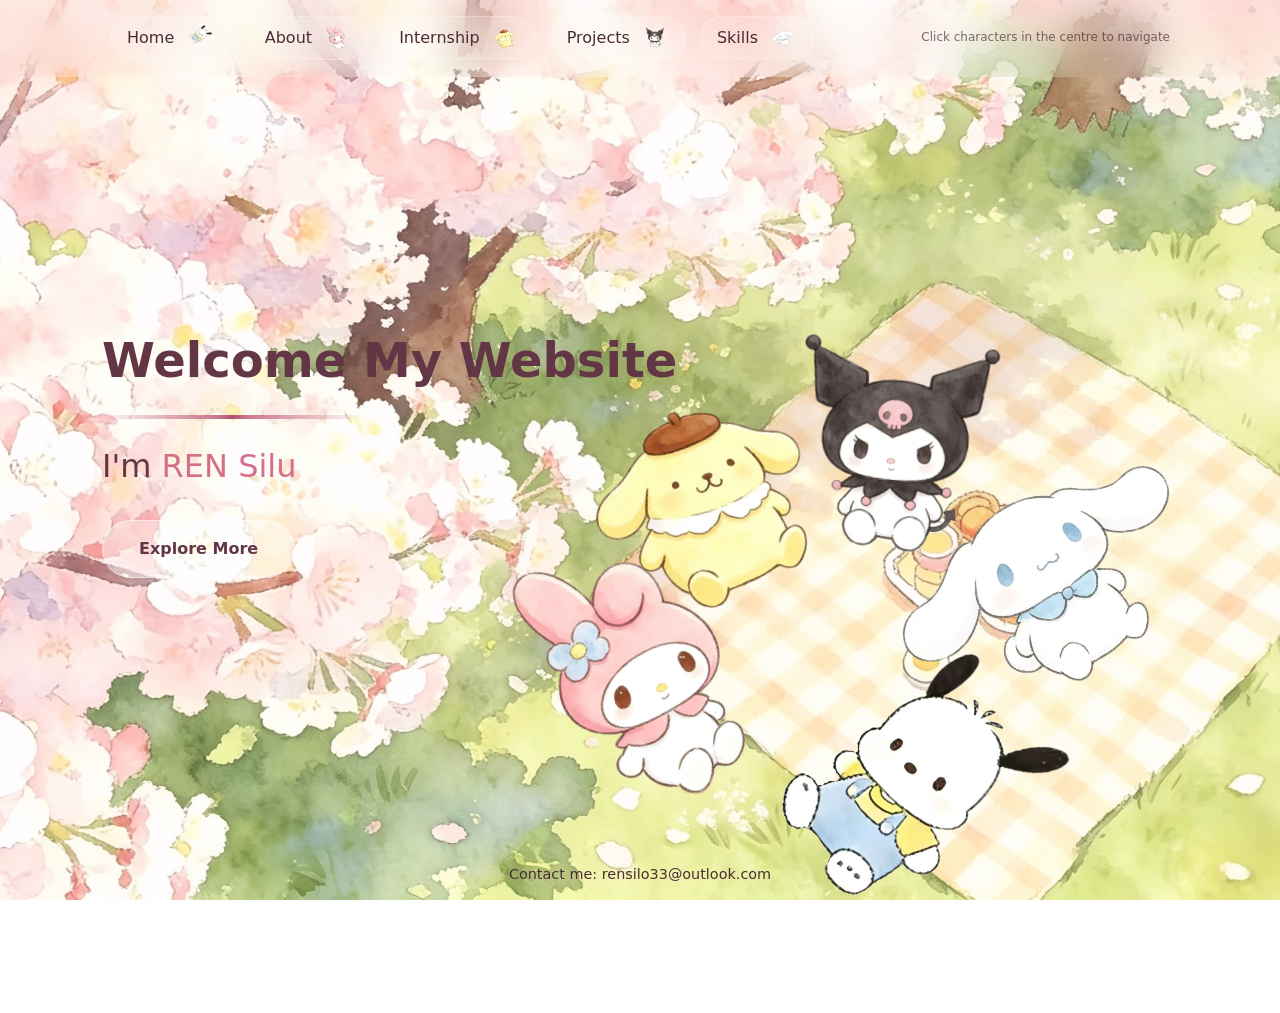
==== personal_website/home/index.html @ 6f242719 "Add files via upload" ====
<!DOCTYPE html>
<html lang="zh-HK">
<head>
    <meta charset="UTF-8">
    <meta name="viewport" content="width=device-width, initial-scale=1.0">
    <title>My Portfolio | COM1006 Assignment</title>
    <link rel="stylesheet" href="./home.css">
</head>
<body>
    <nav id="navbar">
        <div class="nav-container">
            <ul class="nav-links">
                <li>
                    <a href="../home/index.html" class="glass-nav-item">
                        Home
                        <img class="nav-char-icon" src="../images/char-home.png" alt="pochacco">
                    </a>
                </li>
                <li>
                    <a href="../about/about.html" class="glass-nav-item">
                        About
                        <img class="nav-char-icon" src="../images/char-about.png" alt="melody">
                    </a>
                </li>
                <li>
                    <a href="../internship/internship.html" class="glass-nav-item">
                        Internship
                        <img class="nav-char-icon" src="../images/char-internship.png" alt="pompompurin">
                    </a>
                </li>
                <li>
                    <a href="../projects/projects.html" class="glass-nav-item">
                        Projects
                        <img class="nav-char-icon" src="../images/char-projects.png" alt="cinnamoroll">
                    </a>
                </li>
                <li>
                    <a href="../skills/skills.html" class="glass-nav-item">
                        Skills
                        <img class="nav-char-icon" src="../images/char-skills.png" alt="kuromi">
                    </a>
                </li>
            </ul>
            <!-- Hint text on the right side of navbar -->
            <div class="nav-hint">Click characters in the centre to navigate</div>
            <div class="menu-btn" id="menuBtn">☰</div>
        </div>
    </nav>

    <section id="home" class="hero">
        <div class="hero-overlay"></div>

        <!-- Floating character PNG layer with hover lift effect -->
        <div class="character-float-wrap">
            <a href="../about/about.html" class="char-float" data-name="about">
                <img src="../images/char-about.png" alt="about">
            </a>
            <a href="../internship/internship.html" class="char-float" data-name="internship">
                <img src="../images/char-internship.png" alt="internship">
            </a>
            <a href="../projects/projects.html" class="char-float" data-name="projects">
                <img src="../images/char-projects.png" alt="projects">
            </a>
            <a href="../skills/skills.html" class="char-float" data-name="skills">
                <img src="../images/char-skills.png" alt="skills">
            </a>
            <a href="./index.html" class="char-float" data-name="home">
                <img src="../images/char-home.png" alt="home">
            </a>
        </div>

        <div class="hero-content">
            <div class="animate-item item-1 title-main">Welcome My Website</div>
            <div class="animate-item item-2 divider-line"></div>
            <div class="animate-item item-3">
                <p class="intro-text">I'm <span class="highlight">REN Silu</span></p>
            </div>
            <div class="animate-item item-4">
                <a href="../about/about.html" class="btn-explore">Explore More</a>
            </div>
        </div>
    </section>

    <footer>
        <p>Contact me: rensilo33@outlook.com</p>
    </footer>

    <script src="./home.js"></script>
</body>
</html>
---- personal_website/home/home.css ----
* {
    margin: 0;
    padding: 0;
    box-sizing: border-box;
    font-family: system-ui, -apple-system, BlinkMacSystemFont, "Segoe UI", sans-serif;
}

html {
    scroll-behavior: smooth;
}

body {
    line-height: 1.6;
    color: #443333;
    height:100vh;
    overflow:hidden;
}

/* ====================== Navbar｜Glassmorphism capsule style ====================== */
#navbar {
    position: fixed;
    width: 100%;
    z-index: 999;
    background: rgba(255, 255, 255, 0.04);
    backdrop-filter: blur(22px);
    -webkit-backdrop-filter: blur(22px);
    border-bottom: 1px solid rgba(255,255,255,0.08);
}

.nav-container {
    max-width: 1100px;
    margin: 0 auto;
    padding: 1rem 20px;
    display: flex;
    justify-content: space-between;
    align-items: center;
}

.logo {
    font-size: 1.3rem;
    font-weight: 600;
    color: #4b2c36;
}

.nav-links {
    display: flex;
    gap:14px;
    list-style: none;
}

.glass-nav-item{
    display: inline-block;
    padding:7px 16px;
    border-radius:999px;
    background:rgba(255,255,255,0.15);
    backdrop-filter: blur(12px);
    -webkit-backdrop-filter: blur(12px);
    border:1px solid rgba(255,255,255,0.25);
    color:#4b2c36;
    text-decoration: none;
    font-weight:500;
    transition: all 0.25s ease;
}

.glass-nav-item:hover{
    transform: scale(1.12);
    background:rgba(255,255,255,0.3);
    color:#b85c78;
}

.menu-btn {
    display: none;
    font-size: 1.8rem;
    cursor: pointer;
    color: #4b2c36;
}

/* ===================== Hero Section｜Left aligned text ===================== */
.hero {
    height: 100vh;
    width: 100%;
    background: url("../images/home-bg.png") center center / cover no-repeat;
    position: relative;
    display: flex;
    align-items: center;
    justify-content: flex-start;
    padding-left: 8vw;
}

.hero-overlay {
    position: absolute;
    inset: 0;
    background-color: rgba(255, 245, 248, 0.22);
}

.hero-content {
    position: relative;
    z-index: 10;
    text-align: left;
}

/* Pop bounce animation */
.animate-item{
    opacity: 0;
    transform: translateY(80px) scale(0.92);
}
.item-1{
    animation: popBounce 0.85s cubic-bezier(0.175, 0.885, 0.32, 1.275) forwards;
}
.item-2{
    animation: popBounce 0.85s cubic-bezier(0.175, 0.885, 0.32, 1.275) 0.22s forwards;
}
.item-3{
    animation: popBounce 0.85s cubic-bezier(0.175, 0.885, 0.32, 1.275) 0.44s forwards;
}
.item-4{
    animation: popBounce 0.85s cubic-bezier(0.175, 0.885, 0.32, 1.275) 0.66s forwards;
}

@keyframes popBounce {
    to{
        opacity:1;
        transform: translateY(0) scale(1);
    }
}

.title-main{
    font-size:3rem;
    font-weight:600;
    color:#633646;
}

.divider-line{
    width: 260px;
    height:4px;
    margin:16px 0 22px;
    background: linear-gradient(90deg, transparent, #c9748f 45%,#b04f6b 50%,#c9748f 55%, transparent);
    font-size:0 !important;
}

.intro-text{
    font-size:2rem;
    color:#633646;
}
.highlight{
    color:#d46e8c;
}

.btn-explore{
    display: inline-block;
    margin-top:28px;
    padding:15px 36px;
    border-radius:999px;
    background: rgba(255, 255, 255, 0.45);
    backdrop-filter: blur(8px);
    -webkit-backdrop-filter: blur(8px);
    border:1px solid rgba(255,255,255,0.45);
    color:#633646;
    text-decoration:none;
    font-weight:600;
    transition: all 0.25s ease;
}

.btn-explore:hover{
    transform: scale(1.08);
    background:rgba(255,255,255,0.38);
}

footer{
    position: fixed;
    bottom:0;
    width:100%;
    text-align:center;
    padding:14px;
    color:#4b2c36;
    font-size:0.9rem;
}

/* ========= Floating character PNG layer ========= */
.character-float-wrap{
    position: absolute;

    /* Position of the whole group for ~1500px window */
    right: 90px;
    bottom: -20px;

    /* Size ratio 5:4 */
    width: 800px;
    height: 640px;

    z-index: 5;
}

.char-float{
    position: absolute;
    display: block;
    cursor: pointer;
    transform-origin: center bottom;
    background: transparent;
    transition: transform 0.3s cubic-bezier(0.2,1.3,0.4,1),
                filter 0.3s ease;
}

/* Image scales with parent container */
.char-float img{
    width: 100%;
    height: auto;
    display: block;
    background: transparent;
}

/* Hover lift effect */
.char-float:hover{
    filter: drop-shadow(0 18px 26px rgba(176,79,107,0.35));
    z-index: 20;
}

/* ===== About (My Melody) ===== */
.char-float[data-name="about"]{
    width: 303px;
    left: 132px;
    top: 240px;
    transform: rotate(-11.5deg);
}
.char-float[data-name="about"]:hover{
    transform: translateY(-14px) scale(1.005) rotate(-11.5deg);
}

/* ===== Internship (Pompompurin) ===== */
.char-float[data-name="internship"]{
    width: 300px;
    left: 195px;
    top: 65.5px;
    transform: rotate(-10.5deg);
}
.char-float[data-name="internship"]:hover{
    transform: translateY(-14px) scale(1.005) rotate(-10.5deg);
}

/* ===== Projects (Cinnamoroll) ===== */
.char-float[data-name="projects"]{
    width: 303px;
    left: 345px;
    top: 18px;
    transform: rotate(3.8deg);
}
.char-float[data-name="projects"]:hover{
    transform: translateY(-14px) scale(1.005) rotate(3deg);
}

/* ===== Skills (Kuromi) ===== */
.char-float[data-name="skills"]{
    width: 370px;
    left: 525px;
    top: 110px;
    transform: rotate(-17deg);
}
.char-float[data-name="skills"]:hover{
    transform: translateY(-14px) scale(1.005) rotate(-17deg);
}

/* ===== Contact (Pochacco) ===== */
.char-float[data-name="home"]{
    width: 420px;
    left: 330px;
    top: 355px;
    transform: rotate(-1deg);
}
.char-float[data-name="home"]:hover{
    transform: translateY(-14px) scale(1.005) rotate(-1deg);
}

/* ========== Mobile responsive ========== */
@media(max-width:768px){
    .nav-links{
        position:absolute;
        top:100%;
        left:0;
        right:0;
        background:rgba(255, 255, 255, 0.10);
        backdrop-filter: blur(18px);
        -webkit-backdrop-filter: blur(18px);
        flex-direction:column;
        text-align:center;
        gap:12px;
        padding:18px 0;
        display:none;
    }
    .nav-links.active{
        display:flex;
    }
    .menu-btn{
        display:block;
    }
    .hero{
        justify-content:flex-start;
        padding-left:5vw;
    }
    .title-main{
        font-size:2rem;
    }
    .intro-text{
        font-size:1.4rem;
    }
    .divider-line{
        width:200px;
    }
    .character-float-wrap{
        right:3vw;
        bottom:17vw;
        width:54vw;
        height:44vw;
    }
    .char-float:hover{
        transform: translateY(-8px) scale(1.08) !important;
    }
}

/* ========= New: Navbar small character icons (decorative only, not clickable) ========= */
.nav-char-icon{
    height:28px;
    width:auto;
    margin-left:6px;
    vertical-align:middle;
    pointer-events:none; /* Image is decorative only, click passes through */
}
/* Hint text on right of navbar */
.nav-hint{
    color:#4b2c36;
    font-size:0.75rem;
    opacity:0.7;
    white-space:nowrap;
    margin-left:20px;
}

/* Mobile adaptation: hide hint text, shrink small nav icons */
@media(max-width:768px){
    .nav-hint{
        display:none;
    }
    .nav-char-icon{
        height:14px;
    }
}
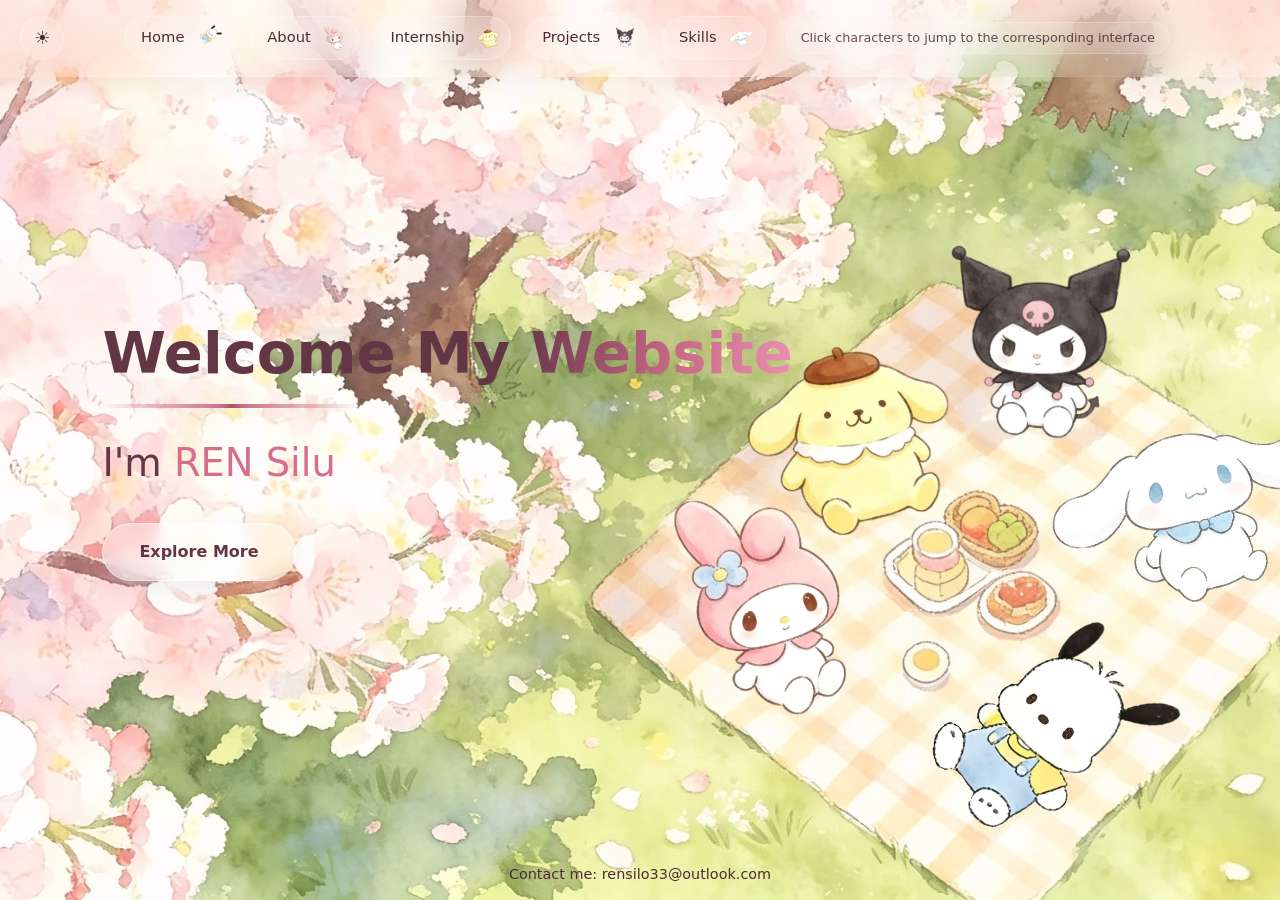
==== commit 2fdcaf3a: "Add files via upload" ====
--- a/personal_website/home/index.html
+++ b/personal_website/home/index.html
@@ -1,90 +1,106 @@
-<!DOCTYPE html>
-<html lang="zh-HK">
-<head>
-    <meta charset="UTF-8">
-    <meta name="viewport" content="width=device-width, initial-scale=1.0">
-    <title>My Portfolio | COM1006 Assignment</title>
-    <link rel="stylesheet" href="./home.css">
-</head>
-<body>
-    <nav id="navbar">
-        <div class="nav-container">
-            <ul class="nav-links">
-                <li>
-                    <a href="../home/index.html" class="glass-nav-item">
-                        Home
-                        <img class="nav-char-icon" src="../images/char-home.png" alt="pochacco">
-                    </a>
-                </li>
-                <li>
-                    <a href="../about/about.html" class="glass-nav-item">
-                        About
-                        <img class="nav-char-icon" src="../images/char-about.png" alt="melody">
-                    </a>
-                </li>
-                <li>
-                    <a href="../internship/internship.html" class="glass-nav-item">
-                        Internship
-                        <img class="nav-char-icon" src="../images/char-internship.png" alt="pompompurin">
-                    </a>
-                </li>
-                <li>
-                    <a href="../projects/projects.html" class="glass-nav-item">
-                        Projects
-                        <img class="nav-char-icon" src="../images/char-projects.png" alt="cinnamoroll">
-                    </a>
-                </li>
-                <li>
-                    <a href="../skills/skills.html" class="glass-nav-item">
-                        Skills
-                        <img class="nav-char-icon" src="../images/char-skills.png" alt="kuromi">
-                    </a>
-                </li>
-            </ul>
-            <!-- Hint text on the right side of navbar -->
-            <div class="nav-hint">Click characters in the centre to navigate</div>
-            <div class="menu-btn" id="menuBtn">☰</div>
-        </div>
-    </nav>
-
-    <section id="home" class="hero">
-        <div class="hero-overlay"></div>
-
-        <!-- Floating character PNG layer with hover lift effect -->
-        <div class="character-float-wrap">
-            <a href="../about/about.html" class="char-float" data-name="about">
-                <img src="../images/char-about.png" alt="about">
-            </a>
-            <a href="../internship/internship.html" class="char-float" data-name="internship">
-                <img src="../images/char-internship.png" alt="internship">
-            </a>
-            <a href="../projects/projects.html" class="char-float" data-name="projects">
-                <img src="../images/char-projects.png" alt="projects">
-            </a>
-            <a href="../skills/skills.html" class="char-float" data-name="skills">
-                <img src="../images/char-skills.png" alt="skills">
-            </a>
-            <a href="./index.html" class="char-float" data-name="home">
-                <img src="../images/char-home.png" alt="home">
-            </a>
-        </div>
-
-        <div class="hero-content">
-            <div class="animate-item item-1 title-main">Welcome My Website</div>
-            <div class="animate-item item-2 divider-line"></div>
-            <div class="animate-item item-3">
-                <p class="intro-text">I'm <span class="highlight">REN Silu</span></p>
-            </div>
-            <div class="animate-item item-4">
-                <a href="../about/about.html" class="btn-explore">Explore More</a>
-            </div>
-        </div>
-    </section>
-
-    <footer>
-        <p>Contact me: rensilo33@outlook.com</p>
-    </footer>
-
-    <script src="./home.js"></script>
-</body>
-</html>
+<!DOCTYPE html>
+<html lang="zh-HK">
+<head>
+    <meta charset="UTF-8">
+    <meta name="viewport" content="width=device-width, initial-scale=1.0">
+    <title>My Portfolio | COM1006 Assignment</title>
+    <link rel="stylesheet" href="../common.css?v=gradient-titles-1">
+    <link rel="stylesheet" href="./home.css?v=welcome-effects-scale-22">
+</head>
+<body>
+    <div class="night-world"></div>
+    <div class="night-stars"></div>
+    <div class="night-moon"></div>
+
+    <nav id="navbar">
+        <div class="nav-container">
+            <ul class="nav-links">
+                <!-- Day / Night -->
+                <li class="theme-switch-item">
+                    <button class="day-night-toggle" id="dayNightToggle" aria-label="Toggle day and night">
+                        <span class="sun-icon">☀</span>
+                        <span class="moon-icon">☾</span>
+                    </button>
+                </li>
+                <li>
+                    <a href="../home/index.html" class="glass-nav-item">
+                        Home
+                        <img class="nav-char-icon" src="../images/char-home.png" alt="pochacco">
+                    </a>
+                </li>
+                <li>
+                    <a href="../about/about.html" class="glass-nav-item">
+                        About
+                        <img class="nav-char-icon" src="../images/char-about.png" alt="melody">
+                    </a>
+                </li>
+                <li>
+                    <a href="../internship/internship.html" class="glass-nav-item">
+                        Internship
+                        <img class="nav-char-icon" src="../images/char-internship.png" alt="pompompurin">
+                    </a>
+                </li>
+                <li>
+                    <a href="../projects/projects.html" class="glass-nav-item">
+                        Projects
+                        <img class="nav-char-icon" src="../images/char-projects.png" alt="cinnamoroll">
+                    </a>
+                </li>
+                <li>
+                    <a href="../skills/skills.html" class="glass-nav-item">
+                        Skills
+                        <img class="nav-char-icon" src="../images/char-skills.png" alt="kuromi">
+                    </a>
+                </li>
+            </ul>
+            <div class="menu-btn" id="menuBtn">☰</div>
+            <p class="welcome-hint">Click characters to jump to the corresponding interface</p>
+        </div>
+    </nav>
+
+    <section id="home" class="hero">
+        <div class="hero-overlay"></div>
+        <div class="petals-container"></div>
+         <div class="cursor-glow"></div>
+        <div class="floating-ribbons" aria-hidden="true"></div>
+        <div class="floating-bubbles" aria-hidden="true"></div>
+        <div class="sparkles" aria-hidden="true"></div>
+
+        <!-- Floating character PNG layer with hover lift effect -->
+        <div class="character-float-wrap">
+            <a href="../about/about.html" class="char-float" data-name="about">
+                <img src="../images/char-about-rug.png" alt="about">
+            </a>
+            <a href="../internship/internship.html" class="char-float" data-name="internship">
+                <img src="../images/char-internship-rug.png" alt="internship">
+            </a>
+            <a href="../projects/projects.html" class="char-float" data-name="projects">
+                <img src="../images/char-projects-rug.png" alt="projects">
+            </a>
+            <a href="../skills/skills.html" class="char-float" data-name="skills">
+                <img src="../images/char-skills-rug.png" alt="skills">
+            </a>
+            <a href="./index.html" class="char-float" data-name="home">
+                <img src="../images/char-home-rug.png" alt="home">
+            </a>
+        </div>
+
+        <div class="hero-content">
+            <div class="animate-item item-1 title-main"><span class="title-heading">Welcome My</span> <span class="title-gradient-accent">Website</span></div>
+            <div class="animate-item item-2 divider-line"></div>
+            <div class="animate-item item-3">
+                <p class="intro-text">I'm <span class="highlight">REN Silu</span></p>
+            </div>
+            <div class="animate-item item-4">
+                <a href="../about/about.html" class="btn-explore">Explore More</a>
+            </div>
+        </div>
+    </section>
+
+    <footer>
+        <p>Contact me: rensilo33@outlook.com</p>
+    </footer>
+
+    <script src="./home.js"></script>
+</body>
+</html>
--- a/personal_website/common.css
+++ b/personal_website/common.css
@@ -0,0 +1,417 @@
+/* Shared layout polish across the portfolio pages. */
+:root {
+    --ink: #4b2c36;
+    --ink-soft: #704e5b;
+    --rose: #b85c78;
+    --glass: rgba(255, 255, 255, .68);
+    --glass-border: rgba(255, 255, 255, .72);
+    --shadow: 0 18px 48px rgba(92, 48, 64, .12);
+}
+
+*, *::before, *::after { box-sizing: border-box; }
+html { scroll-behavior: smooth; }
+body { min-height: 100vh; overflow-x: hidden; color: var(--ink); }
+img { max-width: 100%; }
+
+#navbar {
+    background: rgba(255, 250, 252, .76);
+    border-bottom: 1px solid rgba(255, 255, 255, .8);
+    box-shadow: 0 6px 24px rgba(92, 48, 64, .06);
+}
+.nav-container {
+    width: min(100% - 40px, 1200px);
+    min-height: 76px;
+    padding: 10px 0;
+    gap: 20px;
+}
+.nav-links { align-items: center; gap: 10px; }
+.glass-nav-item {
+    display: inline-flex;
+    align-items: center;
+    justify-content: center;
+    gap: 7px;
+    min-height: 44px;
+    padding: 6px 15px;
+    white-space: nowrap;
+    font-size: .92rem;
+    transition: transform .2s ease, background .2s ease, box-shadow .2s ease;
+}
+.glass-nav-item:hover { transform: translateY(-2px); box-shadow: 0 8px 20px rgba(184, 92, 119, .13); }
+.nav-char-icon { width: 30px; height: 30px; object-fit: contain; margin: 0; vertical-align: middle; }
+.menu-btn { min-width: 44px; min-height: 44px; align-items: center; justify-content: center; }
+
+.btn-primary, .btn-secondary, .btn-explore {
+    min-height: 48px;
+    display: inline-flex;
+    align-items: center;
+    justify-content: center;
+    gap: 8px;
+    padding: 12px 24px;
+    border-radius: 999px;
+    box-shadow: 0 8px 22px rgba(92, 48, 64, .08);
+    transition: transform .2s ease, box-shadow .2s ease, background .2s ease;
+}
+.btn-primary:hover, .btn-secondary:hover, .btn-explore:hover { transform: translateY(-2px); box-shadow: 0 12px 26px rgba(92, 48, 64, .14); }
+.page-bottom-btn-group { width: min(100%, 1100px); gap: 18px !important; justify-content: space-between; align-items: center; margin: 30px auto 0; }
+.page-title { line-height: 1.12; text-wrap: balance; }
+.title-gradient-accent {
+    color: #c66b89;
+    background: linear-gradient(100deg, #6b384c 0%, #bd627f 48%, #ed91b3 100%);
+    -webkit-background-clip: text;
+    background-clip: text;
+    -webkit-text-fill-color: transparent;
+}
+
+/* Home */
+body:has(.hero) { height: auto; min-height: 100vh; overflow-x: hidden; overflow-y: auto; }
+.hero { min-height: 720px; height: 100svh; }
+.character-float-wrap { max-width: 58vw; max-height: 74vh; }
+footer { pointer-events: none; }
+
+/* About */
+.about-hero { min-height: 100svh; height: auto; padding: 120px 6vw 54px; }
+.about-container { width: min(100%, 1120px); gap: clamp(28px, 5vw, 72px); margin: 0 auto 28px; }
+.profile-img-wrap img { width: clamp(210px, 25vw, 320px); height: clamp(210px, 25vw, 320px); object-fit: cover; }
+.about-container .glass-card { max-width: 720px; background: var(--glass); border-color: var(--glass-border); box-shadow: var(--shadow); }
+.decor { pointer-events: none; }
+
+/* Internship and project pages */
+.internship-hero, .projects-hero { min-height: 100svh; height: auto; }
+.internship-container { max-width: 1120px; margin-top: 18px; }
+.internship-container .page-title, .projects-container .page-title { font-size: clamp(2.35rem, 5vw, 3.6rem); color: #563340; margin: 12px auto 30px; }
+.internship-container .two-col-wrapper, .projects-container .two-col-wrapper { gap: 24px; }
+.internship-container .text-box, .projects-container .glass-card { background: var(--glass); border-color: var(--glass-border); box-shadow: var(--shadow); }
+.internship-container .text-box { min-height: 220px; padding: 22px; }
+.internship-container .image-box { aspect-ratio: 4 / 3; }
+.internship-container .slider-track img { object-fit: contain; background: rgba(255,255,255,.4); }
+.slider-btn { width: 42px; height: 42px; box-shadow: 0 4px 14px rgba(0,0,0,.13); }
+.projects-container { max-width: 1120px; }
+.projects-container .hero-carousel { height: clamp(210px, 30vw, 340px); box-shadow: var(--shadow); }
+.projects-container .glass-card { height: 100%; }
+
+/* Skills */
+.skills-stage { min-height: 100svh; }
+.skills-content { width: min(100%, 1180px); }
+
+@media (max-width: 900px) {
+    .nav-container { width: min(100% - 32px, 1200px); }
+    .nav-links { gap: 6px; }
+    .glass-nav-item { padding: 6px 10px; font-size: .84rem; }
+    .nav-char-icon { width: 25px; height: 25px; }
+    .nav-hint { display: none; }
+    .character-float-wrap { right: 2vw; max-width: 66vw; transform: scale(.85); transform-origin: right bottom; }
+}
+
+@media (max-width: 768px) {
+    html, body { height: auto; overflow-x: hidden; overflow-y: auto; }
+    .nav-container { width: 100%; min-height: 64px; padding: 8px 18px; }
+    .menu-btn { display: flex; }
+    .nav-links {
+        position: absolute; top: 100%; left: 0; right: 0;
+        display: none; flex-direction: column; align-items: stretch; gap: 8px;
+        padding: 14px 18px 18px; background: rgba(255, 250, 252, .96);
+        border-bottom: 1px solid rgba(255,255,255,.85); box-shadow: 0 14px 24px rgba(92,48,64,.1);
+    }
+    .nav-links.active { display: flex; }
+    .glass-nav-item { justify-content: center; width: 100%; min-height: 46px; font-size: .95rem; }
+    .nav-char-icon { width: 26px; height: 26px; }
+    .hero { min-height: 680px; height: 100svh; padding: 0 7vw; align-items: flex-start; justify-content: center; flex-direction: column; }
+    .hero-content { margin-top: -130px; }
+    .character-float-wrap { width: 70vw; height: 56vw; right: 0; bottom: 6vh; transform: scale(.78); }
+    .title-main { font-size: clamp(2rem, 8vw, 3rem); }
+    .intro-text { font-size: clamp(1.25rem, 5vw, 1.8rem); }
+    .about-hero { padding: 96px 20px 42px; }
+    .about-container { flex-direction: column; text-align: center; gap: 22px; }
+    .about-container .glass-card { padding: 26px; }
+    .card-divider { margin-left: auto; margin-right: auto; }
+    .decor { width: 74px; }
+    .decor-left { left: 0; bottom: -40px; }
+    .decor-right { right: 0; bottom: -40px; }
+    .page-bottom-btn-group { justify-content: center; flex-wrap: wrap; }
+    .internship-hero, .projects-hero { padding: 88px 20px 36px; }
+    .internship-container { margin-top: 0; }
+    .internship-container .two-col-wrapper, .projects-container .two-col-wrapper { grid-template-columns: 1fr; }
+    .internship-container .text-box { min-height: 0; }
+    .internship-container .image-box { aspect-ratio: 16 / 10; }
+    .projects-container .hero-carousel { height: 220px; }
+    .internship-hero .page-bottom-btn-group, .projects-hero .page-bottom-btn-group { justify-content: space-between; }
+    .skills-stage { padding: 100px 20px 60px; }
+    .page-bottom-btn-group a { flex: 1 1 210px; text-align: center; }
+}
+
+@media (max-width: 480px) {
+    .character-float-wrap { width: 92vw; height: 72vw; right: -12vw; bottom: 5vh; transform: scale(.72); }
+    .hero-content { margin-top: -180px; }
+    .about-container .glass-card { padding: 22px 18px; }
+    .internship-container .page-title, .projects-container .page-title { font-size: 2.15rem; }
+    .internship-hero .page-bottom-btn-group, .projects-hero .page-bottom-btn-group { flex-direction: column; }
+    .internship-hero .page-bottom-btn-group a, .projects-hero .page-bottom-btn-group a { width: 100%; }
+}
+
+@media (prefers-reduced-motion: reduce) {
+    *, *::before, *::after { scroll-behavior: auto !important; animation-duration: .01ms !important; animation-iteration-count: 1 !important; transition-duration: .01ms !important; }
+}
+
+/* Responsive sticker layer follows the same cover crop as the home background. */
+body:has(.hero .character-float-wrap) { overflow-x: hidden; }
+.hero {
+    width: 100%;
+    min-width: 0;
+    height: 100svh;
+    min-height: 100svh;
+    background-position: center center;
+    background-size: cover;
+    overflow: hidden;
+}
+.hero .character-float-wrap {
+    position: absolute;
+    top: 50%;
+    left: 50%;
+    right: auto;
+    bottom: auto;
+    width: max(100%, calc(100svh * 1.78));
+    height: max(100%, calc(100vw / 1.78));
+    max-width: none;
+    max-height: none;
+    transform: translate(-50%, -50%);
+}
+.hero .character-float-wrap .char-float {
+    width: auto;
+    height: auto;
+    transform: translate(-50%, -50%);
+}
+.hero .character-float-wrap .char-float img {
+    display: block;
+    width: auto;
+    height: clamp(120px, 15vh, 172px);
+    max-width: none;
+    object-fit: contain;
+}
+.hero .character-float-wrap .char-float[data-name="projects"] { left: 66%; top: 48%; }
+.hero .character-float-wrap .char-float[data-name="about"] { left: 79%; top: 51%; }
+.hero .character-float-wrap .char-float[data-name="internship"] { left: 58%; top: 69%; }
+.hero .character-float-wrap .char-float[data-name="skills"] { left: 85%; top: 69%; }
+.hero .character-float-wrap .char-float[data-name="home"] { left: 72%; top: 87%; }
+.hero .character-float-wrap .char-float:hover { transform: translate(-50%, -56%) scale(1.04); }
+
+/* =====================================================
+   DAY / NIGHT BUTTON
+   ===================================================== */
+
+.theme-switch-item {
+    display: flex;
+    align-items: center;
+}
+
+.day-night-toggle {
+    width: 44px;
+    height: 44px;
+
+    padding: 0;
+    margin: 0;
+
+    display: inline-flex;
+    align-items: center;
+    justify-content: center;
+
+    border-radius: 999px;
+
+    border: 1px solid rgba(255,255,255,.25);
+
+    background: rgba(255,255,255,.15);
+
+    backdrop-filter: blur(12px);
+    -webkit-backdrop-filter: blur(12px);
+
+    color: #4b2c36;
+
+    font-size: 18px;
+
+    cursor: pointer;
+
+    transition:
+        transform .25s ease,
+        background .25s ease,
+        box-shadow .25s ease;
+}
+
+.day-night-toggle:hover {
+    transform: scale(1.08);
+
+    background: rgba(255,255,255,.30);
+
+    box-shadow:
+        0 8px 20px rgba(184,92,119,.14);
+}
+
+
+/* Sun / Moon animation */
+
+.sun-icon,
+.moon-icon {
+    position: absolute;
+
+    transition:
+        opacity .35s ease,
+        transform .35s ease;
+}
+
+.sun-icon {
+    opacity: 1;
+    transform: scale(1) rotate(0deg);
+}
+
+.moon-icon {
+    opacity: 0;
+    transform: scale(.5) rotate(-90deg);
+}
+
+
+/* Night */
+
+body.night-mode .sun-icon {
+    opacity: 0;
+    transform: scale(.5) rotate(90deg);
+}
+
+body.night-mode .moon-icon {
+    opacity: 1;
+    transform: scale(1) rotate(0deg);
+}
+
+/* =====================================================
+   NIGHT WORLD
+   ===================================================== */
+
+.night-world {
+    position: fixed;
+    inset: 0;
+
+    z-index: 1;
+
+    pointer-events: none;
+
+    opacity: 0;
+
+    background:
+        radial-gradient(
+            circle at 78% 18%,
+            rgba(255,190,225,.25),
+            transparent 25%
+        ),
+        radial-gradient(
+            circle at 20% 78%,
+            rgba(180,140,255,.18),
+            transparent 30%
+        ),
+        linear-gradient(
+            145deg,
+            #21152e 0%,
+            #321b3e 42%,
+            #4a2449 72%,
+            #24152f 100%
+        );
+
+    transition: opacity 1s ease;
+}
+
+body.night-mode .night-world {
+    opacity: 1;
+}
+
+/* =====================================================
+   NIGHT STARS
+   ===================================================== */
+
+.night-stars {
+    position: fixed;
+    inset: 0;
+
+    z-index: 4;
+
+    pointer-events: none;
+
+    opacity: 0;
+
+    transition: opacity 1s ease;
+}
+
+body.night-mode .night-stars {
+    opacity: 1;
+}
+
+.night-star {
+    position: absolute;
+
+    width: 3px;
+    height: 3px;
+
+    border-radius: 50%;
+
+    background: #fff7fc;
+
+    box-shadow:
+        0 0 5px rgba(255,220,240,.9),
+        0 0 12px rgba(255,170,215,.55);
+
+    animation:
+        nightTwinkle 2.8s ease-in-out infinite;
+}
+
+@keyframes nightTwinkle {
+
+    0%,
+    100% {
+        opacity: .25;
+        transform: scale(.7);
+    }
+
+    50% {
+        opacity: 1;
+        transform: scale(1.35);
+    }
+}
+/* =====================================================
+   NIGHT MOON
+   ===================================================== */
+
+.night-moon {
+    position: fixed;
+
+    top: 105px;
+    right: 9vw;
+
+    width: 105px;
+    height: 105px;
+
+    border-radius: 50%;
+
+    pointer-events: none;
+    z-index: 4;
+    opacity: 0;
+
+    transform: scale(.7);
+
+    background:
+        radial-gradient(
+            circle at 35% 35%,
+            #fffafd 0%,
+            #ffe8f5 45%,
+            #f7b9dc 100%
+        );
+
+    box-shadow:
+        0 0 25px rgba(255,215,240,.55),
+        0 0 70px rgba(255,175,220,.28),
+        0 0 120px rgba(210,150,255,.18);
+
+    transition:
+        opacity 1s ease,
+        transform 1s cubic-bezier(.2,.8,.2,1);
+}
+
+body.night-mode .night-moon {
+    opacity: 1;
+    transform: scale(1);
+}
+
--- a/personal_website/home/home.css
+++ b/personal_website/home/home.css
@@ -1,344 +1,568 @@
-* {
-    margin: 0;
-    padding: 0;
-    box-sizing: border-box;
-    font-family: system-ui, -apple-system, BlinkMacSystemFont, "Segoe UI", sans-serif;
-}
-
-html {
-    scroll-behavior: smooth;
-}
-
-body {
-    line-height: 1.6;
-    color: #443333;
-    height:100vh;
-    overflow:hidden;
-}
-
-/* ====================== Navbar｜Glassmorphism capsule style ====================== */
-#navbar {
-    position: fixed;
-    width: 100%;
-    z-index: 999;
-    background: rgba(255, 255, 255, 0.04);
-    backdrop-filter: blur(22px);
-    -webkit-backdrop-filter: blur(22px);
-    border-bottom: 1px solid rgba(255,255,255,0.08);
-}
-
-.nav-container {
-    max-width: 1100px;
-    margin: 0 auto;
-    padding: 1rem 20px;
-    display: flex;
-    justify-content: space-between;
-    align-items: center;
-}
-
-.logo {
-    font-size: 1.3rem;
-    font-weight: 600;
-    color: #4b2c36;
-}
-
-.nav-links {
-    display: flex;
-    gap:14px;
-    list-style: none;
-}
-
-.glass-nav-item{
-    display: inline-block;
-    padding:7px 16px;
-    border-radius:999px;
-    background:rgba(255,255,255,0.15);
-    backdrop-filter: blur(12px);
-    -webkit-backdrop-filter: blur(12px);
-    border:1px solid rgba(255,255,255,0.25);
-    color:#4b2c36;
-    text-decoration: none;
-    font-weight:500;
-    transition: all 0.25s ease;
-}
-
-.glass-nav-item:hover{
-    transform: scale(1.12);
-    background:rgba(255,255,255,0.3);
-    color:#b85c78;
-}
-
-.menu-btn {
-    display: none;
-    font-size: 1.8rem;
-    cursor: pointer;
-    color: #4b2c36;
-}
-
-/* ===================== Hero Section｜Left aligned text ===================== */
-.hero {
-    height: 100vh;
-    width: 100%;
-    background: url("../images/home-bg.png") center center / cover no-repeat;
-    position: relative;
-    display: flex;
-    align-items: center;
-    justify-content: flex-start;
-    padding-left: 8vw;
-}
-
-.hero-overlay {
-    position: absolute;
-    inset: 0;
-    background-color: rgba(255, 245, 248, 0.22);
-}
-
-.hero-content {
-    position: relative;
-    z-index: 10;
-    text-align: left;
-}
-
-/* Pop bounce animation */
-.animate-item{
-    opacity: 0;
-    transform: translateY(80px) scale(0.92);
-}
-.item-1{
-    animation: popBounce 0.85s cubic-bezier(0.175, 0.885, 0.32, 1.275) forwards;
-}
-.item-2{
-    animation: popBounce 0.85s cubic-bezier(0.175, 0.885, 0.32, 1.275) 0.22s forwards;
-}
-.item-3{
-    animation: popBounce 0.85s cubic-bezier(0.175, 0.885, 0.32, 1.275) 0.44s forwards;
-}
-.item-4{
-    animation: popBounce 0.85s cubic-bezier(0.175, 0.885, 0.32, 1.275) 0.66s forwards;
-}
-
-@keyframes popBounce {
-    to{
-        opacity:1;
-        transform: translateY(0) scale(1);
-    }
-}
-
-.title-main{
-    font-size:3rem;
-    font-weight:600;
-    color:#633646;
-}
-
-.divider-line{
-    width: 260px;
-    height:4px;
-    margin:16px 0 22px;
-    background: linear-gradient(90deg, transparent, #c9748f 45%,#b04f6b 50%,#c9748f 55%, transparent);
-    font-size:0 !important;
-}
-
-.intro-text{
-    font-size:2rem;
-    color:#633646;
-}
-.highlight{
-    color:#d46e8c;
-}
-
-.btn-explore{
-    display: inline-block;
-    margin-top:28px;
-    padding:15px 36px;
-    border-radius:999px;
-    background: rgba(255, 255, 255, 0.45);
-    backdrop-filter: blur(8px);
-    -webkit-backdrop-filter: blur(8px);
-    border:1px solid rgba(255,255,255,0.45);
-    color:#633646;
-    text-decoration:none;
-    font-weight:600;
-    transition: all 0.25s ease;
-}
-
-.btn-explore:hover{
-    transform: scale(1.08);
-    background:rgba(255,255,255,0.38);
-}
-
-footer{
-    position: fixed;
-    bottom:0;
-    width:100%;
-    text-align:center;
-    padding:14px;
-    color:#4b2c36;
-    font-size:0.9rem;
-}
-
-/* ========= Floating character PNG layer ========= */
-.character-float-wrap{
-    position: absolute;
-
-    /* Position of the whole group for ~1500px window */
-    right: 90px;
-    bottom: -20px;
-
-    /* Size ratio 5:4 */
-    width: 800px;
-    height: 640px;
-
-    z-index: 5;
-}
-
-.char-float{
-    position: absolute;
-    display: block;
-    cursor: pointer;
-    transform-origin: center bottom;
-    background: transparent;
-    transition: transform 0.3s cubic-bezier(0.2,1.3,0.4,1),
-                filter 0.3s ease;
-}
-
-/* Image scales with parent container */
-.char-float img{
-    width: 100%;
-    height: auto;
-    display: block;
-    background: transparent;
-}
-
-/* Hover lift effect */
-.char-float:hover{
-    filter: drop-shadow(0 18px 26px rgba(176,79,107,0.35));
-    z-index: 20;
-}
-
-/* ===== About (My Melody) ===== */
-.char-float[data-name="about"]{
-    width: 303px;
-    left: 132px;
-    top: 240px;
-    transform: rotate(-11.5deg);
-}
-.char-float[data-name="about"]:hover{
-    transform: translateY(-14px) scale(1.005) rotate(-11.5deg);
-}
-
-/* ===== Internship (Pompompurin) ===== */
-.char-float[data-name="internship"]{
-    width: 300px;
-    left: 195px;
-    top: 65.5px;
-    transform: rotate(-10.5deg);
-}
-.char-float[data-name="internship"]:hover{
-    transform: translateY(-14px) scale(1.005) rotate(-10.5deg);
-}
-
-/* ===== Projects (Cinnamoroll) ===== */
-.char-float[data-name="projects"]{
-    width: 303px;
-    left: 345px;
-    top: 18px;
-    transform: rotate(3.8deg);
-}
-.char-float[data-name="projects"]:hover{
-    transform: translateY(-14px) scale(1.005) rotate(3deg);
-}
-
-/* ===== Skills (Kuromi) ===== */
-.char-float[data-name="skills"]{
-    width: 370px;
-    left: 525px;
-    top: 110px;
-    transform: rotate(-17deg);
-}
-.char-float[data-name="skills"]:hover{
-    transform: translateY(-14px) scale(1.005) rotate(-17deg);
-}
-
-/* ===== Contact (Pochacco) ===== */
-.char-float[data-name="home"]{
-    width: 420px;
-    left: 330px;
-    top: 355px;
-    transform: rotate(-1deg);
-}
-.char-float[data-name="home"]:hover{
-    transform: translateY(-14px) scale(1.005) rotate(-1deg);
-}
-
-/* ========== Mobile responsive ========== */
-@media(max-width:768px){
-    .nav-links{
-        position:absolute;
-        top:100%;
-        left:0;
-        right:0;
-        background:rgba(255, 255, 255, 0.10);
-        backdrop-filter: blur(18px);
-        -webkit-backdrop-filter: blur(18px);
-        flex-direction:column;
-        text-align:center;
-        gap:12px;
-        padding:18px 0;
-        display:none;
-    }
-    .nav-links.active{
-        display:flex;
-    }
-    .menu-btn{
-        display:block;
-    }
-    .hero{
-        justify-content:flex-start;
-        padding-left:5vw;
-    }
-    .title-main{
-        font-size:2rem;
-    }
-    .intro-text{
-        font-size:1.4rem;
-    }
-    .divider-line{
-        width:200px;
-    }
-    .character-float-wrap{
-        right:3vw;
-        bottom:17vw;
-        width:54vw;
-        height:44vw;
-    }
-    .char-float:hover{
-        transform: translateY(-8px) scale(1.08) !important;
-    }
-}
-
-/* ========= New: Navbar small character icons (decorative only, not clickable) ========= */
-.nav-char-icon{
-    height:28px;
-    width:auto;
-    margin-left:6px;
-    vertical-align:middle;
-    pointer-events:none; /* Image is decorative only, click passes through */
-}
-/* Hint text on right of navbar */
-.nav-hint{
-    color:#4b2c36;
-    font-size:0.75rem;
-    opacity:0.7;
-    white-space:nowrap;
-    margin-left:20px;
-}
-
-/* Mobile adaptation: hide hint text, shrink small nav icons */
-@media(max-width:768px){
-    .nav-hint{
-        display:none;
-    }
-    .nav-char-icon{
-        height:14px;
-    }
-}
+* {
+    margin: 0;
+    padding: 0;
+    box-sizing: border-box;
+    font-family: system-ui, -apple-system, BlinkMacSystemFont, "Segoe UI", sans-serif;
+}
+
+html {
+    scroll-behavior: smooth;
+}
+
+body {
+    line-height: 1.6;
+    color: #443333;
+    height:100vh;
+    overflow:hidden;
+}
+
+/* ====================== Navbar｜Glassmorphism capsule style ====================== */
+#navbar {
+    position: fixed;
+    width: 100%;
+    z-index: 999;
+    background: rgba(255, 255, 255, 0.04);
+    backdrop-filter: blur(22px);
+    -webkit-backdrop-filter: blur(22px);
+    border-bottom: 1px solid rgba(255,255,255,0.08);
+}
+
+.nav-container {
+    max-width: 1100px;
+    margin: 0 auto;
+    padding: 1rem 20px;
+    display: flex;
+    justify-content: space-between;
+    align-items: center;
+}
+
+.logo {
+    font-size: 1.3rem;
+    font-weight: 600;
+    color: #4b2c36;
+}
+
+.nav-links {
+    display: flex;
+    gap:14px;
+    list-style: none;
+}
+
+.glass-nav-item{
+    display: inline-block;
+    padding:7px 16px;
+    border-radius:999px;
+    background:rgba(255,255,255,0.15);
+    backdrop-filter: blur(12px);
+    -webkit-backdrop-filter: blur(12px);
+    border:1px solid rgba(255,255,255,0.25);
+    color:#4b2c36;
+    text-decoration: none;
+    font-weight:500;
+    transition: all 0.25s ease;
+}
+
+.glass-nav-item:hover{
+    transform: scale(1.12);
+    background:rgba(255,255,255,0.3);
+    color:#b85c78;
+}
+
+.menu-btn {
+    display: none;
+    font-size: 1.8rem;
+    cursor: pointer;
+    color: #4b2c36;
+}
+
+/* ===================== Hero Section｜Left aligned text ===================== */
+.hero {
+    height: 100vh;
+    width: 100%;
+    background: url("../images/home-bg.png") center center / cover no-repeat;
+    position: relative;
+    display: flex;
+    align-items: center;
+    justify-content: flex-start;
+    padding-left: 8vw;
+}
+
+
+
+.hero-overlay {
+    position: absolute;
+    inset: 0;
+    background-color: rgba(255, 245, 248, 0.22);
+}
+
+.hero-content {
+    position: relative;
+    z-index: 10;
+    text-align: left;
+}
+
+/* Pop bounce animation */
+.animate-item{
+    opacity: 0;
+    transform: translateY(80px) scale(0.92);
+}
+.item-1{
+    animation: popBounce 0.85s cubic-bezier(0.175, 0.885, 0.32, 1.275) forwards;
+}
+.item-2{
+    animation: popBounce 0.85s cubic-bezier(0.175, 0.885, 0.32, 1.275) 0.22s forwards;
+}
+.item-3{
+    animation: popBounce 0.85s cubic-bezier(0.175, 0.885, 0.32, 1.275) 0.44s forwards;
+}
+.item-4{
+    animation: popBounce 0.85s cubic-bezier(0.175, 0.885, 0.32, 1.275) 0.66s forwards;
+}
+
+@keyframes popBounce {
+    to{
+        opacity:1;
+        transform: translateY(0) scale(1);
+    }
+}
+
+.title-main{
+    font-size:3.6rem;
+    line-height:1.2;
+    font-weight:600;
+    color:#633646;
+}
+
+.divider-line{
+    width: 260px;
+    height:4px;
+    margin:16px 0 22px;
+    background: linear-gradient(90deg, transparent, #c9748f 45%,#b04f6b 50%,#c9748f 55%, transparent);
+    font-size:0 !important;
+}
+
+.intro-text{
+    font-size:2.4rem;
+    line-height:1.7;
+    color:#633646;
+}
+.highlight{
+    color:#d46e8c;
+}
+
+.btn-explore{
+    display: inline-block;
+    margin-top:28px;
+    padding:15px 36px;
+    border-radius:999px;
+    background: rgba(255, 255, 255, 0.45);
+    backdrop-filter: blur(8px);
+    -webkit-backdrop-filter: blur(8px);
+    border:1px solid rgba(255,255,255,0.45);
+    color:#633646;
+    text-decoration:none;
+    font-weight:600;
+    transition: all 0.25s ease;
+}
+
+.btn-explore:hover{
+    transform: scale(1.08);
+    background:rgba(255,255,255,0.38);
+}
+
+footer{
+    position: fixed;
+    bottom:0;
+    width:100%;
+    text-align:center;
+    padding:14px;
+    color:#4b2c36;
+    font-size:0.9rem;
+}
+
+/* ========= Floating character PNG layer ========= */
+.character-float-wrap {
+    position:absolute;
+    z-index:5;
+}
+
+.char-float {
+    position:absolute;
+    display:block;
+    cursor:pointer;
+    transform-origin:center bottom;
+    background:transparent;
+    transition:transform .3s cubic-bezier(.2,1.3,.4,1), filter .3s ease;
+}
+
+.char-float img {
+    display:block;
+    width:100%;
+    height:auto;
+    background:transparent;
+}
+
+.char-float:hover {
+    filter:drop-shadow(0 18px 26px rgba(176,79,107,.35));
+    z-index:20;
+}
+
+.nav-char-icon {
+    width:auto;
+    height:28px;
+    margin-left:6px;
+    vertical-align:middle;
+    pointer-events:none;
+}
+@media(max-width:768px) {
+    .nav-char-icon { height:14px; }
+}
+
+/* Welcome hint and ambient background motion. */
+.welcome-hint {
+    margin:0;
+    white-space:nowrap;
+    padding:6px 14px;
+    border:1px solid rgba(255,255,255,.25);
+    border-radius:999px;
+    background:rgba(255,255,255,.15);
+    backdrop-filter:blur(12px);
+    -webkit-backdrop-filter:blur(12px);
+    color:#4b2c36;
+    font-size:.8rem;
+    line-height:1.4;
+    opacity:.85;
+}
+@media(max-width:1200px) and (min-width:1101px) {
+    .welcome-hint { font-size:.75rem; padding:5px 10px; }
+}
+/* Wide screens: pin hint to the far right edge of the navbar, away from the Skills link */
+@media(min-width:1401px) {
+    .welcome-hint {
+        position:absolute;
+        right:clamp(24px, 3vw, 56px);
+        top:50%;
+        transform:translateY(-50%);
+    }
+}
+
+.floating-ribbons,
+.floating-bubbles,
+.sparkles {
+    position:fixed;
+    inset:0;
+    pointer-events:none;
+}
+.floating-ribbons { z-index:1; overflow:hidden; }
+.floating-bubbles,
+.sparkles { z-index:2; }
+.floating-ribbons::before,
+.floating-ribbons::after {
+    content:"";
+    position:absolute;
+    width:900px;
+    height:180px;
+    border-radius:120px;
+    filter:blur(35px);
+    background:linear-gradient(90deg, rgba(255,215,230,.08), rgba(255,255,255,.04), rgba(255,215,230,.08));
+}
+.floating-ribbons::before { top:18%; left:-240px; transform:rotate(-10deg); animation:ribbonMove1 18s ease-in-out infinite; }
+.floating-ribbons::after { right:-240px; bottom:15%; transform:rotate(12deg); animation:ribbonMove2 22s ease-in-out infinite; }
+@keyframes ribbonMove1 { 50% { transform:rotate(-6deg) translateX(90px); } }
+@keyframes ribbonMove2 { 50% { transform:rotate(18deg) translateX(-90px); } }
+.floating-bubbles::before,
+.floating-bubbles::after {
+    content:"";
+    position:absolute;
+    border-radius:50%;
+    background:rgba(255,255,255,.2);
+    filter:blur(8px);
+}
+.floating-bubbles::before { width:170px; height:170px; left:8%; bottom:-120px; animation:bubbleRise1 16s linear infinite; }
+.floating-bubbles::after { width:260px; height:260px; right:6%; bottom:-170px; animation:bubbleRise2 24s linear infinite; }
+@keyframes bubbleRise1 { to { transform:translateY(-130vh); } }
+@keyframes bubbleRise2 { to { transform:translateY(-145vh); } }
+.sparkles {
+    background-image:radial-gradient(circle, #fff 1.2px, transparent 1.2px), radial-gradient(circle, #ffd9e7 1px, transparent 1px);
+    background-size:140px 140px, 90px 90px;
+    opacity:.36;
+    animation:twinkle 12s linear infinite;
+}
+@keyframes twinkle { from { background-position:0 0, 40px 60px; } to { background-position:140px 140px, -40px 120px; } }
+
+/* Enlarged character links placed across the rug. */
+/* Sticker layer follows the same cover crop as the hero background,
+   so characters stay glued to the rug at any viewport size. */
+.hero .character-float-wrap {
+    top:50%;
+    left:50%;
+    right:auto;
+    bottom:auto;
+    width:max(100%, calc(100svh * 1.78));
+    height:max(100%, calc(100vw / 1.78));
+    max-width:none;
+    max-height:none;
+    transform:translate(-50%, -50%);
+}
+.hero .character-float-wrap .char-float { width:auto; height:auto; transform:translate(-50%, -50%); transform-origin:center; }
+/* Per-character size and position matched to the rug reference image (1080x605).
+   Height uses max(f*100svh, f*100vw/1.78): the same cover-crop scale the background
+   uses, so characters keep their size/position relative to the rug at any viewport. */
+.hero .character-float-wrap .char-float img { width:auto; max-width:none; object-fit:contain; }
+.hero .character-float-wrap .char-float[data-name="internship"] { left:63%; top:49%; }
+.hero .character-float-wrap .char-float[data-name="internship"] img { height:max(21svh, 11.8vw); }
+.hero .character-float-wrap .char-float[data-name="projects"] { left:75%; top:38%; }
+.hero .character-float-wrap .char-float[data-name="projects"] img { height:max(21.5svh, 12.1vw); }
+.hero .character-float-wrap .char-float[data-name="skills"] { left:84%; top:57.5%; }
+.hero .character-float-wrap .char-float[data-name="skills"] img { height:max(19svh, 10.7vw); }
+.hero .character-float-wrap .char-float[data-name="about"] { left:57.5%; top:67.5%; }
+.hero .character-float-wrap .char-float[data-name="about"] img { height:max(24svh, 13.5vw); }
+.hero .character-float-wrap .char-float[data-name="home"] { left:76%; top:80.5%; }
+.hero .character-float-wrap .char-float[data-name="home"] img { height:max(23svh, 12.9vw); }
+.hero .character-float-wrap .char-float[data-name]:hover { transform:translate(-50%, -56%) scale(1.04); }
+
+@media(max-width:1200px) and (min-width:901px) {
+    .title-main { font-size:clamp(3rem, 5vw, 3.5rem); }
+    .intro-text { font-size:clamp(2rem, 3vw, 2.3rem); }
+}
+@media(max-width:1100px) {
+    .welcome-hint { display:none; }
+}
+@media(max-width:768px) {
+    .nav-links {
+        position:absolute;
+        top:100%;
+        left:0;
+        right:0;
+        display:none;
+        flex-direction:column;
+        gap:12px;
+        padding:18px;
+        background:rgba(255,255,255,.10);
+        backdrop-filter:blur(18px);
+        -webkit-backdrop-filter:blur(18px);
+    }
+    .nav-links.active { display:flex; }
+    .menu-btn { display:flex; }
+    .hero { justify-content:flex-start; align-items:flex-start; padding:clamp(90px, 12vh, 120px) 5vw 0; }
+    .hero-content { width:100%; min-width:0; margin-top:0; }
+    .title-main { font-size:clamp(2.4rem, 7vw, 3rem); line-height:1.2; }
+    .intro-text { font-size:clamp(1.7rem, 5vw, 2rem); }
+    .divider-line { width:200px; }
+}
+@media(max-width:480px) {
+    .hero { padding:clamp(100px, 14vh, 120px) 6vw 0; }
+    .title-main { width:100%; max-width:100%; font-size:clamp(2.15rem, 9vw, 2.7rem); line-height:1.18; white-space:normal; overflow-wrap:anywhere; text-wrap:balance; }
+    .title-main .title-gradient-accent { display:block; }
+    .intro-text { font-size:clamp(1.55rem, 7vw, 1.9rem); }
+    .btn-explore { margin-top:16px; padding:12px 24px; }
+}
+
+/* =====================================================
+   DAY / NIGHT BUTTON
+   Does NOT affect navbar layout
+   ===================================================== */
+
+#navbar .day-night-toggle {
+    position: absolute;
+
+    left: 20px;
+    top: 50%;
+    transform: translateY(-50%);
+
+    width: 44px;
+    height: 44px;
+
+    padding: 0;
+    margin: 0;
+
+    display: flex;
+    align-items: center;
+    justify-content: center;
+
+    border-radius: 999px;
+
+    border: 1px solid rgba(255,255,255,.25);
+
+    background: rgba(255,255,255,.15);
+
+    backdrop-filter: blur(12px);
+    -webkit-backdrop-filter: blur(12px);
+
+    color: #4b2c36;
+
+    font-size: 18px;
+    line-height: 1;
+
+    cursor: pointer;
+
+    z-index: 1000;
+
+    transition:
+        transform .25s ease,
+        background .25s ease,
+        box-shadow .25s ease;
+}
+
+#navbar .day-night-toggle:hover {
+    transform: translateY(-50%) scale(1.08);
+
+    background: rgba(255,255,255,.30);
+
+    box-shadow:
+        0 8px 20px rgba(184,92,119,.14);
+}
+
+#navbar .sun-icon,
+#navbar .moon-icon {
+    position: absolute;
+
+    transition:
+        opacity .35s ease,
+        transform .35s ease;
+}
+
+#navbar .sun-icon {
+    opacity: 1;
+    transform: scale(1) rotate(0deg);
+}
+
+#navbar .moon-icon {
+    opacity: 0;
+    transform: scale(.5) rotate(-90deg);
+}
+
+body.night-mode #navbar .sun-icon {
+    opacity: 0;
+    transform: scale(.5) rotate(90deg);
+}
+
+body.night-mode #navbar .moon-icon {
+    opacity: 1;
+    transform: scale(1) rotate(0deg);
+}
+/* ================= Sakura Petals ================= */
+
+.petals-container {
+    position: absolute;
+    inset: 0;
+    overflow: hidden;
+    pointer-events: none;
+    z-index: 3;
+}
+
+.petal {
+    position: absolute;
+
+    width: 18px;
+    height: 14px;
+
+    background: linear-gradient(
+        145deg,
+        #fff6fa,
+        #ffd7e7
+    );
+
+    border-radius:
+        70% 30%
+        70% 30%;
+
+    opacity: .8;
+
+    filter: drop-shadow(
+        0 0 4px rgba(255, 210, 230, .45)
+    );
+
+    animation:
+        fall linear forwards,
+        sway ease-in-out infinite;
+}
+
+@keyframes fall {
+    from {
+        transform:
+            translateY(-120px)
+            rotate(0deg);
+    }
+
+    to {
+        transform:
+            translateY(120vh)
+            rotate(360deg);
+    }
+}
+
+@keyframes sway {
+    50% {
+        margin-left: 28px;
+    }
+}
+/* ===== Sparkle Burst ===== */
+
+.sparkle {
+    position: absolute;
+    width: 8px;
+    height: 8px;
+    border-radius: 50%;
+    pointer-events: none;
+    z-index: 30;
+
+    background: radial-gradient(
+        circle,
+        #fff,
+        #ffd3e5
+    );
+
+    box-shadow:
+        0 0 12px rgba(255, 255, 255, .9),
+        0 0 22px rgba(255, 170, 205, .8);
+
+    animation: sparkleBurst .65s ease-out forwards;
+}
+
+@keyframes sparkleBurst {
+    from {
+        opacity: 1;
+
+        transform:
+            translate(0, 0)
+            scale(1);
+    }
+
+    to {
+        opacity: 0;
+
+        transform:
+            translate(var(--dx), var(--dy))
+            scale(.15);
+    }
+}
+
+
+/* ===== Cursor Glow ===== */
+
+.cursor-glow {
+    position: fixed;
+    width: 260px;
+    height: 260px;
+
+    border-radius: 50%;
+    pointer-events: none;
+
+    background:
+        radial-gradient(
+            circle,
+            rgba(255, 220, 235, .25),
+            transparent 70%
+        );
+
+    filter: blur(28px);
+
+    z-index: 2;
+
+    transform: translate(-50%, -50%);
+
+    transition:
+        left .08s linear,
+        top .08s linear;
+}
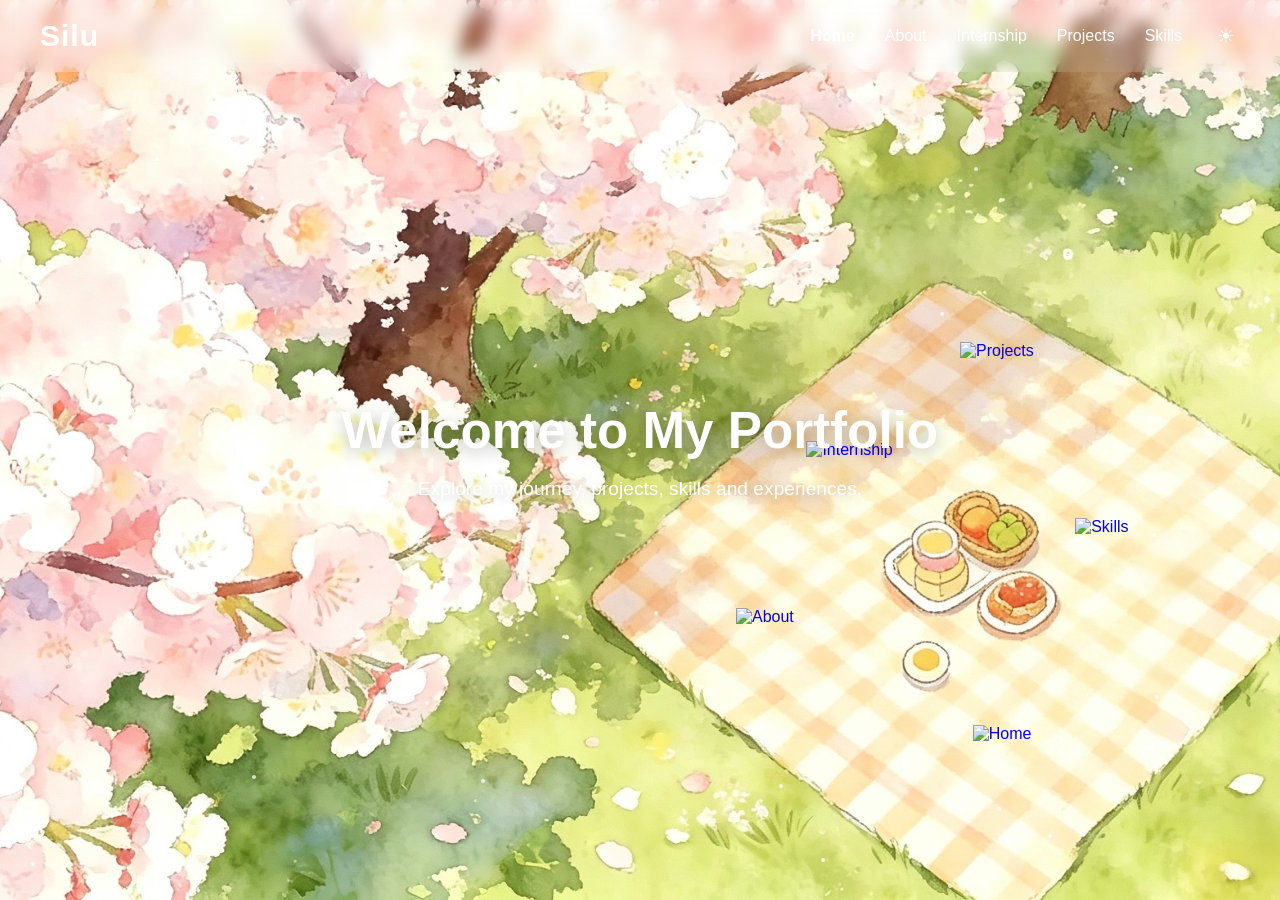
==== commit a5d5857c: "Add files via upload" ====
--- a/personal_website/home/index.html
+++ b/personal_website/home/index.html
@@ -1,106 +1,166 @@
 <!DOCTYPE html>
-<html lang="zh-HK">
+<html lang="en">
 <head>
     <meta charset="UTF-8">
     <meta name="viewport" content="width=device-width, initial-scale=1.0">
-    <title>My Portfolio | COM1006 Assignment</title>
-    <link rel="stylesheet" href="../common.css?v=gradient-titles-1">
-    <link rel="stylesheet" href="./home.css?v=welcome-effects-scale-22">
+
+    <title>Silu | Personal Website</title>
+
+    <link rel="stylesheet" href="home.css">
 </head>
+
 <body>
-    <div class="night-world"></div>
-    <div class="night-stars"></div>
-    <div class="night-moon"></div>
 
-    <nav id="navbar">
+    <!-- =========================
+         NAVIGATION
+    ========================== -->
+    <nav class="navbar">
+
         <div class="nav-container">
-            <ul class="nav-links">
-                <!-- Day / Night -->
-                <li class="theme-switch-item">
-                    <button class="day-night-toggle" id="dayNightToggle" aria-label="Toggle day and night">
-                        <span class="sun-icon">☀</span>
-                        <span class="moon-icon">☾</span>
-                    </button>
-                </li>
-                <li>
-                    <a href="../home/index.html" class="glass-nav-item">
-                        Home
-                        <img class="nav-char-icon" src="../images/char-home.png" alt="pochacco">
-                    </a>
-                </li>
-                <li>
-                    <a href="../about/about.html" class="glass-nav-item">
-                        About
-                        <img class="nav-char-icon" src="../images/char-about.png" alt="melody">
-                    </a>
-                </li>
-                <li>
-                    <a href="../internship/internship.html" class="glass-nav-item">
-                        Internship
-                        <img class="nav-char-icon" src="../images/char-internship.png" alt="pompompurin">
-                    </a>
-                </li>
-                <li>
-                    <a href="../projects/projects.html" class="glass-nav-item">
-                        Projects
-                        <img class="nav-char-icon" src="../images/char-projects.png" alt="cinnamoroll">
-                    </a>
-                </li>
-                <li>
-                    <a href="../skills/skills.html" class="glass-nav-item">
-                        Skills
-                        <img class="nav-char-icon" src="../images/char-skills.png" alt="kuromi">
-                    </a>
-                </li>
-            </ul>
-            <div class="menu-btn" id="menuBtn">☰</div>
-            <p class="welcome-hint">Click characters to jump to the corresponding interface</p>
+
+            <a href="./index.html" class="logo">
+                Silu
+            </a>
+
+            <div class="menu-btn"
+                 id="menuBtn"
+                 role="button"
+                 aria-label="Open navigation menu"
+                 tabindex="0">
+                ☰
+            </div>
+
+            <div class="nav-links">
+
+                <a href="./index.html" class="active">
+                    Home
+                </a>
+
+                <a href="../about/about.html">
+                    About
+                </a>
+
+                <a href="../internship/internship.html">
+                    Internship
+                </a>
+
+                <a href="../projects/projects.html">
+                    Projects
+                </a>
+
+                <a href="../skills/skills.html">
+                    Skills
+                </a>
+
+                <button id="themeToggle" class="theme-toggle">
+                    ☀
+                </button>
+
+            </div>
+
         </div>
+
     </nav>
 
-    <section id="home" class="hero">
+
+    <!-- =========================
+         HOME HERO
+    ========================== -->
+
+    <main class="hero" id="homeHero">
+
         <div class="hero-overlay"></div>
-        <div class="petals-container"></div>
-         <div class="cursor-glow"></div>
-        <div class="floating-ribbons" aria-hidden="true"></div>
-        <div class="floating-bubbles" aria-hidden="true"></div>
-        <div class="sparkles" aria-hidden="true"></div>
 
-        <!-- Floating character PNG layer with hover lift effect -->
-        <div class="character-float-wrap">
-            <a href="../about/about.html" class="char-float" data-name="about">
-                <img src="../images/char-about-rug.png" alt="about">
-            </a>
-            <a href="../internship/internship.html" class="char-float" data-name="internship">
-                <img src="../images/char-internship-rug.png" alt="internship">
-            </a>
-            <a href="../projects/projects.html" class="char-float" data-name="projects">
-                <img src="../images/char-projects-rug.png" alt="projects">
-            </a>
-            <a href="../skills/skills.html" class="char-float" data-name="skills">
-                <img src="../images/char-skills-rug.png" alt="skills">
-            </a>
-            <a href="./index.html" class="char-float" data-name="home">
-                <img src="../images/char-home-rug.png" alt="home">
-            </a>
+        <!-- Decorative layers -->
+        <div class="decorations">
+            <div class="stars"></div>
+            <div class="petals"></div>
+            <div class="sparkles"></div>
         </div>
 
+
+        <!-- =========================
+             CHARACTER LINKS
+        ========================== -->
+
+        <div class="character-float-wrap">
+
+            <!-- ABOUT -->
+            <a href="../about/about.html"
+               class="character-link character-about">
+
+                <img src="../images/about.png"
+                     alt="About">
+
+            </a>
+
+
+            <!-- INTERNSHIP -->
+            <a href="../internship/internship.html"
+               class="character-link character-internship">
+
+                <img src="../images/internship.png"
+                     alt="Internship">
+
+            </a>
+
+
+            <!-- PROJECTS -->
+            <a href="../projects/projects.html"
+               class="character-link character-projects">
+
+                <img src="../images/projects.png"
+                     alt="Projects">
+
+            </a>
+
+
+            <!-- SKILLS -->
+            <a href="../skills/skills.html"
+               class="character-link character-skills">
+
+                <img src="../images/skills.png"
+                     alt="Skills">
+
+            </a>
+
+
+            <!-- HOME -->
+            <a href="./index.html"
+               class="character-link character-home">
+
+                <img src="../images/home.png"
+                     alt="Home">
+
+            </a>
+
+        </div>
+
+
+        <!-- =========================
+             HERO TEXT
+        ========================== -->
+
         <div class="hero-content">
-            <div class="animate-item item-1 title-main"><span class="title-heading">Welcome My</span> <span class="title-gradient-accent">Website</span></div>
-            <div class="animate-item item-2 divider-line"></div>
-            <div class="animate-item item-3">
-                <p class="intro-text">I'm <span class="highlight">REN Silu</span></p>
-            </div>
-            <div class="animate-item item-4">
-                <a href="../about/about.html" class="btn-explore">Explore More</a>
-            </div>
+
+            <h1>
+                Welcome to My Portfolio
+            </h1>
+
+            <p>
+                Explore my journey, projects, skills and experiences.
+            </p>
+
         </div>
-    </section>
 
-    <footer>
-        <p>Contact me: rensilo33@outlook.com</p>
-    </footer>
+    </main>
 
-    <script src="./home.js"></script>
+
+    <!-- =========================
+         JAVASCRIPT
+    ========================== -->
+
+    <script src="home.js"></script>
+
 </body>
-</html>
+</html>
--- a/personal_website/home/home.css
+++ b/personal_website/home/home.css
@@ -1,568 +1,1277 @@
+/* =========================================================
+   HOME PAGE
+   ORIGINAL DESKTOP STYLES
+========================================================= */
+
 * {
     margin: 0;
     padding: 0;
     box-sizing: border-box;
-    font-family: system-ui, -apple-system, BlinkMacSystemFont, "Segoe UI", sans-serif;
-}
-
-html {
-    scroll-behavior: smooth;
-}
-
+}
+
+html,
 body {
-    line-height: 1.6;
-    color: #443333;
-    height:100vh;
-    overflow:hidden;
-}
-
-/* ====================== Navbar｜Glassmorphism capsule style ====================== */
-#navbar {
+    width: 100%;
+    height: 100%;
+}
+
+body {
+    font-family: Arial, Helvetica, sans-serif;
+    overflow: hidden;
+    background: #fff7f5;
+}
+
+
+/* =========================================================
+   NAVBAR
+========================================================= */
+
+.navbar {
     position: fixed;
+    top: 0;
+    left: 0;
     width: 100%;
-    z-index: 999;
-    background: rgba(255, 255, 255, 0.04);
-    backdrop-filter: blur(22px);
-    -webkit-backdrop-filter: blur(22px);
-    border-bottom: 1px solid rgba(255,255,255,0.08);
+    height: 72px;
+
+    display: flex;
+    align-items: center;
+
+    z-index: 1000;
+
+    background: rgba(255, 255, 255, 0.08);
+
+    backdrop-filter: blur(8px);
+    -webkit-backdrop-filter: blur(8px);
 }
 
 .nav-container {
-    max-width: 1100px;
+    width: 100%;
+    max-width: 1400px;
+
     margin: 0 auto;
-    padding: 1rem 20px;
+
+    padding: 0 40px;
+
     display: flex;
+    align-items: center;
     justify-content: space-between;
-    align-items: center;
 }
 
 .logo {
-    font-size: 1.3rem;
-    font-weight: 600;
-    color: #4b2c36;
+    text-decoration: none;
+
+    font-size: 30px;
+    font-weight: 700;
+
+    color: #ffffff;
+
+    letter-spacing: 1px;
+
+    z-index: 1001;
 }
 
 .nav-links {
     display: flex;
-    gap:14px;
-    list-style: none;
-}
-
-.glass-nav-item{
-    display: inline-block;
-    padding:7px 16px;
-    border-radius:999px;
-    background:rgba(255,255,255,0.15);
-    backdrop-filter: blur(12px);
-    -webkit-backdrop-filter: blur(12px);
-    border:1px solid rgba(255,255,255,0.25);
-    color:#4b2c36;
+    align-items: center;
+
+    gap: 30px;
+}
+
+.nav-links a {
     text-decoration: none;
-    font-weight:500;
-    transition: all 0.25s ease;
-}
-
-.glass-nav-item:hover{
-    transform: scale(1.12);
-    background:rgba(255,255,255,0.3);
-    color:#b85c78;
+
+    color: #ffffff;
+
+    font-size: 16px;
+    font-weight: 500;
+
+    transition: 0.3s ease;
+}
+
+.nav-links a:hover {
+    opacity: 0.7;
+}
+
+.nav-links a.active {
+    font-weight: 700;
 }
 
 .menu-btn {
     display: none;
-    font-size: 1.8rem;
+
+    font-size: 28px;
+
+    color: #ffffff;
+
     cursor: pointer;
-    color: #4b2c36;
-}
-
-/* ===================== Hero Section｜Left aligned text ===================== */
+
+    user-select: none;
+}
+
+.theme-toggle {
+    border: none;
+    background: transparent;
+
+    color: #ffffff;
+
+    font-size: 20px;
+
+    cursor: pointer;
+
+    padding: 5px;
+}
+
+
+/* =========================================================
+   HERO
+========================================================= */
+
 .hero {
+    position: relative;
+
+    width: 100%;
     height: 100vh;
-    width: 100%;
-    background: url("../images/home-bg.png") center center / cover no-repeat;
-    position: relative;
-    display: flex;
-    align-items: center;
-    justify-content: flex-start;
-    padding-left: 8vw;
-}
-
-
+
+    overflow: hidden;
+
+    background: #fff7f5;
+}
+
+
+/* =========================================================
+   BACKGROUND
+========================================================= */
+
+.hero::before {
+    content: "";
+
+    position: absolute;
+
+    inset: 0;
+
+    background:
+        url("../images/home-bg.png")
+        center center /
+        cover
+        no-repeat;
+
+    z-index: 0;
+}
+
+
+/* =========================================================
+   OVERLAY
+========================================================= */
 
 .hero-overlay {
     position: absolute;
+
     inset: 0;
-    background-color: rgba(255, 245, 248, 0.22);
-}
+
+    z-index: 1;
+
+    pointer-events: none;
+}
+
+
+/* =========================================================
+   DECORATIONS
+========================================================= */
+
+.decorations {
+    position: absolute;
+
+    inset: 0;
+
+    z-index: 2;
+
+    pointer-events: none;
+
+    overflow: hidden;
+}
+
+.stars,
+.petals,
+.sparkles {
+    position: absolute;
+
+    inset: 0;
+}
+
+
+/* =========================================================
+   CHARACTER CONTAINER
+========================================================= */
+
+.character-float-wrap {
+    position: absolute;
+
+    left: 0;
+    top: 50%;
+
+    width: 100%;
+    height: 100%;
+
+    transform: translateY(-50%);
+
+    z-index: 5;
+
+    pointer-events: none;
+}
+
+
+/* =========================================================
+   CHARACTER LINKS
+========================================================= */
+
+.character-link {
+    position: absolute;
+
+    display: block;
+
+    pointer-events: auto;
+
+    text-decoration: none;
+
+    transition:
+        transform 0.35s ease,
+        filter 0.35s ease;
+
+    animation:
+        characterFloat 4s ease-in-out infinite;
+}
+
+.character-link img {
+    display: block;
+
+    width: 100%;
+    height: auto;
+
+    object-fit: contain;
+
+    user-select: none;
+
+    -webkit-user-drag: none;
+}
+
+.character-link:hover {
+    transform: scale(1.08);
+
+    filter:
+        drop-shadow(
+            0 12px 20px
+            rgba(0, 0, 0, 0.18)
+        );
+}
+
+
+/* =========================================================
+   CHARACTER POSITIONS
+========================================================= */
+
+.character-internship {
+    left: 63%;
+    top: 49%;
+
+    width: 17%;
+}
+
+.character-projects {
+    left: 75%;
+    top: 38%;
+
+    width: 16%;
+}
+
+.character-skills {
+    left: 84%;
+    top: 57.5%;
+
+    width: 14%;
+}
+
+.character-about {
+    left: 57.5%;
+    top: 67.5%;
+
+    width: 17%;
+}
+
+.character-home {
+    left: 76%;
+    top: 80.5%;
+
+    width: 15%;
+}
+
+
+/* =========================================================
+   HERO CONTENT
+========================================================= */
 
 .hero-content {
-    position: relative;
+    position: absolute;
+
+    left: 50%;
+    top: 50%;
+
+    transform:
+        translate(-50%, -50%);
+
     z-index: 10;
-    text-align: left;
-}
-
-/* Pop bounce animation */
-.animate-item{
-    opacity: 0;
-    transform: translateY(80px) scale(0.92);
-}
-.item-1{
-    animation: popBounce 0.85s cubic-bezier(0.175, 0.885, 0.32, 1.275) forwards;
-}
-.item-2{
-    animation: popBounce 0.85s cubic-bezier(0.175, 0.885, 0.32, 1.275) 0.22s forwards;
-}
-.item-3{
-    animation: popBounce 0.85s cubic-bezier(0.175, 0.885, 0.32, 1.275) 0.44s forwards;
-}
-.item-4{
-    animation: popBounce 0.85s cubic-bezier(0.175, 0.885, 0.32, 1.275) 0.66s forwards;
-}
-
-@keyframes popBounce {
-    to{
-        opacity:1;
-        transform: translateY(0) scale(1);
-    }
-}
-
-.title-main{
-    font-size:3.6rem;
-    line-height:1.2;
-    font-weight:600;
-    color:#633646;
-}
-
-.divider-line{
-    width: 260px;
-    height:4px;
-    margin:16px 0 22px;
-    background: linear-gradient(90deg, transparent, #c9748f 45%,#b04f6b 50%,#c9748f 55%, transparent);
-    font-size:0 !important;
-}
-
-.intro-text{
-    font-size:2.4rem;
-    line-height:1.7;
-    color:#633646;
-}
-.highlight{
-    color:#d46e8c;
-}
-
-.btn-explore{
-    display: inline-block;
-    margin-top:28px;
-    padding:15px 36px;
-    border-radius:999px;
-    background: rgba(255, 255, 255, 0.45);
-    backdrop-filter: blur(8px);
-    -webkit-backdrop-filter: blur(8px);
-    border:1px solid rgba(255,255,255,0.45);
-    color:#633646;
-    text-decoration:none;
-    font-weight:600;
-    transition: all 0.25s ease;
-}
-
-.btn-explore:hover{
-    transform: scale(1.08);
-    background:rgba(255,255,255,0.38);
-}
-
-footer{
-    position: fixed;
-    bottom:0;
-    width:100%;
-    text-align:center;
-    padding:14px;
-    color:#4b2c36;
-    font-size:0.9rem;
-}
-
-/* ========= Floating character PNG layer ========= */
-.character-float-wrap {
-    position:absolute;
-    z-index:5;
-}
-
-.char-float {
-    position:absolute;
-    display:block;
-    cursor:pointer;
-    transform-origin:center bottom;
-    background:transparent;
-    transition:transform .3s cubic-bezier(.2,1.3,.4,1), filter .3s ease;
-}
-
-.char-float img {
-    display:block;
-    width:100%;
-    height:auto;
-    background:transparent;
-}
-
-.char-float:hover {
-    filter:drop-shadow(0 18px 26px rgba(176,79,107,.35));
-    z-index:20;
-}
-
-.nav-char-icon {
-    width:auto;
-    height:28px;
-    margin-left:6px;
-    vertical-align:middle;
-    pointer-events:none;
-}
-@media(max-width:768px) {
-    .nav-char-icon { height:14px; }
-}
-
-/* Welcome hint and ambient background motion. */
-.welcome-hint {
-    margin:0;
-    white-space:nowrap;
-    padding:6px 14px;
-    border:1px solid rgba(255,255,255,.25);
-    border-radius:999px;
-    background:rgba(255,255,255,.15);
-    backdrop-filter:blur(12px);
-    -webkit-backdrop-filter:blur(12px);
-    color:#4b2c36;
-    font-size:.8rem;
-    line-height:1.4;
-    opacity:.85;
-}
-@media(max-width:1200px) and (min-width:1101px) {
-    .welcome-hint { font-size:.75rem; padding:5px 10px; }
-}
-/* Wide screens: pin hint to the far right edge of the navbar, away from the Skills link */
-@media(min-width:1401px) {
-    .welcome-hint {
-        position:absolute;
-        right:clamp(24px, 3vw, 56px);
-        top:50%;
-        transform:translateY(-50%);
-    }
-}
-
-.floating-ribbons,
-.floating-bubbles,
-.sparkles {
-    position:fixed;
-    inset:0;
-    pointer-events:none;
-}
-.floating-ribbons { z-index:1; overflow:hidden; }
-.floating-bubbles,
-.sparkles { z-index:2; }
-.floating-ribbons::before,
-.floating-ribbons::after {
-    content:"";
-    position:absolute;
-    width:900px;
-    height:180px;
-    border-radius:120px;
-    filter:blur(35px);
-    background:linear-gradient(90deg, rgba(255,215,230,.08), rgba(255,255,255,.04), rgba(255,215,230,.08));
-}
-.floating-ribbons::before { top:18%; left:-240px; transform:rotate(-10deg); animation:ribbonMove1 18s ease-in-out infinite; }
-.floating-ribbons::after { right:-240px; bottom:15%; transform:rotate(12deg); animation:ribbonMove2 22s ease-in-out infinite; }
-@keyframes ribbonMove1 { 50% { transform:rotate(-6deg) translateX(90px); } }
-@keyframes ribbonMove2 { 50% { transform:rotate(18deg) translateX(-90px); } }
-.floating-bubbles::before,
-.floating-bubbles::after {
-    content:"";
-    position:absolute;
-    border-radius:50%;
-    background:rgba(255,255,255,.2);
-    filter:blur(8px);
-}
-.floating-bubbles::before { width:170px; height:170px; left:8%; bottom:-120px; animation:bubbleRise1 16s linear infinite; }
-.floating-bubbles::after { width:260px; height:260px; right:6%; bottom:-170px; animation:bubbleRise2 24s linear infinite; }
-@keyframes bubbleRise1 { to { transform:translateY(-130vh); } }
-@keyframes bubbleRise2 { to { transform:translateY(-145vh); } }
-.sparkles {
-    background-image:radial-gradient(circle, #fff 1.2px, transparent 1.2px), radial-gradient(circle, #ffd9e7 1px, transparent 1px);
-    background-size:140px 140px, 90px 90px;
-    opacity:.36;
-    animation:twinkle 12s linear infinite;
-}
-@keyframes twinkle { from { background-position:0 0, 40px 60px; } to { background-position:140px 140px, -40px 120px; } }
-
-/* Enlarged character links placed across the rug. */
-/* Sticker layer follows the same cover crop as the hero background,
-   so characters stay glued to the rug at any viewport size. */
-.hero .character-float-wrap {
-    top:50%;
-    left:50%;
-    right:auto;
-    bottom:auto;
-    width:max(100%, calc(100svh * 1.78));
-    height:max(100%, calc(100vw / 1.78));
-    max-width:none;
-    max-height:none;
-    transform:translate(-50%, -50%);
-}
-.hero .character-float-wrap .char-float { width:auto; height:auto; transform:translate(-50%, -50%); transform-origin:center; }
-/* Per-character size and position matched to the rug reference image (1080x605).
-   Height uses max(f*100svh, f*100vw/1.78): the same cover-crop scale the background
-   uses, so characters keep their size/position relative to the rug at any viewport. */
-.hero .character-float-wrap .char-float img { width:auto; max-width:none; object-fit:contain; }
-.hero .character-float-wrap .char-float[data-name="internship"] { left:63%; top:49%; }
-.hero .character-float-wrap .char-float[data-name="internship"] img { height:max(21svh, 11.8vw); }
-.hero .character-float-wrap .char-float[data-name="projects"] { left:75%; top:38%; }
-.hero .character-float-wrap .char-float[data-name="projects"] img { height:max(21.5svh, 12.1vw); }
-.hero .character-float-wrap .char-float[data-name="skills"] { left:84%; top:57.5%; }
-.hero .character-float-wrap .char-float[data-name="skills"] img { height:max(19svh, 10.7vw); }
-.hero .character-float-wrap .char-float[data-name="about"] { left:57.5%; top:67.5%; }
-.hero .character-float-wrap .char-float[data-name="about"] img { height:max(24svh, 13.5vw); }
-.hero .character-float-wrap .char-float[data-name="home"] { left:76%; top:80.5%; }
-.hero .character-float-wrap .char-float[data-name="home"] img { height:max(23svh, 12.9vw); }
-.hero .character-float-wrap .char-float[data-name]:hover { transform:translate(-50%, -56%) scale(1.04); }
-
-@media(max-width:1200px) and (min-width:901px) {
-    .title-main { font-size:clamp(3rem, 5vw, 3.5rem); }
-    .intro-text { font-size:clamp(2rem, 3vw, 2.3rem); }
-}
-@media(max-width:1100px) {
-    .welcome-hint { display:none; }
-}
-@media(max-width:768px) {
-    .nav-links {
-        position:absolute;
-        top:100%;
-        left:0;
-        right:0;
-        display:none;
-        flex-direction:column;
-        gap:12px;
-        padding:18px;
-        background:rgba(255,255,255,.10);
-        backdrop-filter:blur(18px);
-        -webkit-backdrop-filter:blur(18px);
-    }
-    .nav-links.active { display:flex; }
-    .menu-btn { display:flex; }
-    .hero { justify-content:flex-start; align-items:flex-start; padding:clamp(90px, 12vh, 120px) 5vw 0; }
-    .hero-content { width:100%; min-width:0; margin-top:0; }
-    .title-main { font-size:clamp(2.4rem, 7vw, 3rem); line-height:1.2; }
-    .intro-text { font-size:clamp(1.7rem, 5vw, 2rem); }
-    .divider-line { width:200px; }
-}
-@media(max-width:480px) {
-    .hero { padding:clamp(100px, 14vh, 120px) 6vw 0; }
-    .title-main { width:100%; max-width:100%; font-size:clamp(2.15rem, 9vw, 2.7rem); line-height:1.18; white-space:normal; overflow-wrap:anywhere; text-wrap:balance; }
-    .title-main .title-gradient-accent { display:block; }
-    .intro-text { font-size:clamp(1.55rem, 7vw, 1.9rem); }
-    .btn-explore { margin-top:16px; padding:12px 24px; }
-}
-
-/* =====================================================
-   DAY / NIGHT BUTTON
-   Does NOT affect navbar layout
-   ===================================================== */
-
-#navbar .day-night-toggle {
+
+    text-align: center;
+
+    color: #ffffff;
+
+    pointer-events: none;
+}
+
+.hero-content h1 {
+    font-size: clamp(
+        32px,
+        4vw,
+        68px
+    );
+
+    font-weight: 700;
+
+    margin-bottom: 18px;
+
+    text-shadow:
+        0 4px 15px
+        rgba(0, 0, 0, 0.25);
+}
+
+.hero-content p {
+    font-size: clamp(
+        15px,
+        1.5vw,
+        22px
+    );
+
+    text-shadow:
+        0 3px 12px
+        rgba(0, 0, 0, 0.2);
+}
+
+
+/* =========================================================
+   CHARACTER FLOAT ANIMATION
+========================================================= */
+
+@keyframes characterFloat {
+
+    0% {
+        margin-top: 0;
+    }
+
+    50% {
+        margin-top: -10px;
+    }
+
+    100% {
+        margin-top: 0;
+    }
+
+}
+
+
+/* =========================================================
+   STARS
+========================================================= */
+
+.star {
     position: absolute;
 
-    left: 20px;
-    top: 50%;
-    transform: translateY(-50%);
-
-    width: 44px;
-    height: 44px;
-
-    padding: 0;
-    margin: 0;
-
-    display: flex;
-    align-items: center;
-    justify-content: center;
-
-    border-radius: 999px;
-
-    border: 1px solid rgba(255,255,255,.25);
-
-    background: rgba(255,255,255,.15);
-
-    backdrop-filter: blur(12px);
-    -webkit-backdrop-filter: blur(12px);
-
-    color: #4b2c36;
-
-    font-size: 18px;
-    line-height: 1;
-
-    cursor: pointer;
-
-    z-index: 1000;
-
-    transition:
-        transform .25s ease,
-        background .25s ease,
-        box-shadow .25s ease;
-}
-
-#navbar .day-night-toggle:hover {
-    transform: translateY(-50%) scale(1.08);
-
-    background: rgba(255,255,255,.30);
-
-    box-shadow:
-        0 8px 20px rgba(184,92,119,.14);
-}
-
-#navbar .sun-icon,
-#navbar .moon-icon {
-    position: absolute;
-
-    transition:
-        opacity .35s ease,
-        transform .35s ease;
-}
-
-#navbar .sun-icon {
-    opacity: 1;
-    transform: scale(1) rotate(0deg);
-}
-
-#navbar .moon-icon {
-    opacity: 0;
-    transform: scale(.5) rotate(-90deg);
-}
-
-body.night-mode #navbar .sun-icon {
-    opacity: 0;
-    transform: scale(.5) rotate(90deg);
-}
-
-body.night-mode #navbar .moon-icon {
-    opacity: 1;
-    transform: scale(1) rotate(0deg);
-}
-/* ================= Sakura Petals ================= */
-
-.petals-container {
-    position: absolute;
-    inset: 0;
-    overflow: hidden;
-    pointer-events: none;
-    z-index: 3;
-}
+    width: 4px;
+    height: 4px;
+
+    border-radius: 50%;
+
+    background: #ffffff;
+
+    opacity: 0.75;
+
+    animation:
+        starTwinkle 2s
+        ease-in-out
+        infinite;
+}
+
+@keyframes starTwinkle {
+
+    0%,
+    100% {
+        opacity: 0.25;
+        transform: scale(0.8);
+    }
+
+    50% {
+        opacity: 1;
+        transform: scale(1.3);
+    }
+
+}
+
+
+/* =========================================================
+   PETALS
+========================================================= */
 
 .petal {
     position: absolute;
 
-    width: 18px;
-    height: 14px;
-
-    background: linear-gradient(
-        145deg,
-        #fff6fa,
-        #ffd7e7
+    width: 12px;
+    height: 18px;
+
+    border-radius:
+        80% 20% 80% 20%;
+
+    background: rgba(
+        255,
+        255,
+        255,
+        0.75
     );
 
-    border-radius:
-        70% 30%
-        70% 30%;
-
-    opacity: .8;
-
-    filter: drop-shadow(
-        0 0 4px rgba(255, 210, 230, .45)
-    );
-
     animation:
-        fall linear forwards,
-        sway ease-in-out infinite;
-}
-
-@keyframes fall {
-    from {
+        petalFall
+        linear
+        infinite;
+}
+
+@keyframes petalFall {
+
+    0% {
         transform:
-            translateY(-120px)
+            translateY(-50px)
             rotate(0deg);
-    }
-
-    to {
+
+        opacity: 0;
+    }
+
+    10% {
+        opacity: 1;
+    }
+
+    90% {
+        opacity: 1;
+    }
+
+    100% {
         transform:
-            translateY(120vh)
+            translateY(110vh)
             rotate(360deg);
-    }
-}
-
-@keyframes sway {
-    50% {
-        margin-left: 28px;
-    }
-}
-/* ===== Sparkle Burst ===== */
+
+        opacity: 0;
+    }
+
+}
+
+
+/* =========================================================
+   SPARKLES
+========================================================= */
 
 .sparkle {
     position: absolute;
-    width: 8px;
-    height: 8px;
+
+    width: 5px;
+    height: 5px;
+
     border-radius: 50%;
+
+    background: #ffffff;
+
     pointer-events: none;
-    z-index: 30;
-
-    background: radial-gradient(
-        circle,
-        #fff,
-        #ffd3e5
-    );
-
-    box-shadow:
-        0 0 12px rgba(255, 255, 255, .9),
-        0 0 22px rgba(255, 170, 205, .8);
-
-    animation: sparkleBurst .65s ease-out forwards;
-}
-
-@keyframes sparkleBurst {
-    from {
+
+    animation:
+        sparkleAnimation
+        0.8s
+        ease-out
+        forwards;
+}
+
+@keyframes sparkleAnimation {
+
+    0% {
         opacity: 1;
 
         transform:
-            translate(0, 0)
-            scale(1);
-    }
-
-    to {
+            scale(1)
+            translate(0, 0);
+    }
+
+    100% {
         opacity: 0;
 
         transform:
-            translate(var(--dx), var(--dy))
-            scale(.15);
-    }
-}
-
-
-/* ===== Cursor Glow ===== */
-
-.cursor-glow {
-    position: fixed;
-    width: 260px;
-    height: 260px;
-
-    border-radius: 50%;
-    pointer-events: none;
-
+            scale(0)
+            translate(
+                var(--tx),
+                var(--ty)
+            );
+    }
+
+}
+
+
+/* =========================================================
+   DAY / NIGHT
+========================================================= */
+
+body.night-mode {
+    background: #111522;
+}
+
+body.night-mode .navbar {
     background:
-        radial-gradient(
-            circle,
-            rgba(255, 220, 235, .25),
-            transparent 70%
+        rgba(
+            15,
+            20,
+            35,
+            0.2
         );
-
-    filter: blur(28px);
-
-    z-index: 2;
-
-    transform: translate(-50%, -50%);
-
-    transition:
-        left .08s linear,
-        top .08s linear;
+}
+
+body.night-mode .hero::before {
+    filter:
+        brightness(0.65)
+        saturate(0.85);
+}
+
+
+/* =========================================================
+   LARGE DESKTOP
+========================================================= */
+
+@media screen and (min-width: 1400px) {
+
+    .nav-container {
+        padding-left: 60px;
+        padding-right: 60px;
+    }
+
+    .character-internship {
+        width: 18%;
+    }
+
+    .character-projects {
+        width: 17%;
+    }
+
+    .character-skills {
+        width: 15%;
+    }
+
+    .character-about {
+        width: 18%;
+    }
+
+    .character-home {
+        width: 16%;
+    }
+
+}
+
+
+/* =========================================================
+   TABLET
+========================================================= */
+
+@media screen and (min-width: 769px)
+and (max-width: 1100px) {
+
+    .nav-container {
+        padding-left: 25px;
+        padding-right: 25px;
+    }
+
+    .nav-links {
+        gap: 18px;
+    }
+
+}
+
+
+/* =========================================================
+   MOBILE ONLY
+   Everything below this point affects screens
+   768px and smaller.
+========================================================= */
+
+@media screen and (max-width: 768px) {
+
+    html,
+    body {
+        width: 100%;
+        min-width: 0;
+        height: 100%;
+
+        overflow: hidden;
+    }
+
+
+    /* =====================================================
+       MOBILE NAVBAR
+    ===================================================== */
+
+    .navbar {
+        position: fixed;
+
+        top: 0;
+        left: 0;
+
+        width: 100%;
+        height: 64px;
+
+        background:
+            rgba(
+                255,
+                250,
+                252,
+                0.97
+            );
+
+        backdrop-filter: none;
+        -webkit-backdrop-filter: none;
+
+        box-shadow:
+            0 2px 12px
+            rgba(
+                0,
+                0,
+                0,
+                0.08
+            );
+
+        z-index: 10000;
+    }
+
+    .nav-container {
+        width: 100%;
+
+        padding:
+            0 18px;
+
+        margin: 0;
+
+        display: flex;
+
+        align-items: center;
+        justify-content: space-between;
+    }
+
+    .logo {
+        color: #5f4650;
+
+        font-size: 24px;
+
+        z-index: 10002;
+    }
+
+    .menu-btn {
+        display: block;
+
+        color: #5f4650;
+
+        font-size: 29px;
+
+        line-height: 1;
+
+        z-index: 10002;
+
+        cursor: pointer;
+
+        padding: 6px;
+    }
+
+
+    /* =====================================================
+       MOBILE MENU
+    ===================================================== */
+
+    .nav-links {
+        position: fixed;
+
+        top: 64px;
+        left: 0;
+
+        width: 100%;
+
+        display: none;
+
+        flex-direction: column;
+
+        align-items: stretch;
+
+        gap: 0;
+
+        padding:
+            8px 14px 14px;
+
+        background:
+            rgba(
+                255,
+                250,
+                252,
+                0.99
+            );
+
+        box-shadow:
+            0 8px 18px
+            rgba(
+                0,
+                0,
+                0,
+                0.10
+            );
+
+        z-index: 10001;
+
+        max-height:
+            calc(
+                100svh - 64px
+            );
+
+        overflow-y: auto;
+    }
+
+    .nav-links.active {
+        display: flex;
+    }
+
+    .nav-links a {
+        display: flex;
+
+        align-items: center;
+
+        min-height: 48px;
+
+        padding:
+            10px 14px;
+
+        color: #5f4650;
+
+        font-size: 16px;
+
+        border-bottom:
+            1px solid
+            rgba(
+                95,
+                70,
+                80,
+                0.08
+            );
+
+        text-decoration: none;
+    }
+
+    .nav-links a:last-of-type {
+        border-bottom: none;
+    }
+
+    .nav-links a.active {
+        font-weight: 700;
+    }
+
+    .nav-links a:hover {
+        opacity: 1;
+
+        background:
+            rgba(
+                255,
+                220,
+                230,
+                0.35
+            );
+    }
+
+    .theme-toggle {
+        display: flex;
+
+        align-items: center;
+        justify-content: center;
+
+        align-self: flex-start;
+
+        margin:
+            10px 0 0 8px;
+
+        width: 42px;
+        height: 42px;
+
+        border-radius: 50%;
+
+        color: #5f4650;
+
+        background:
+            rgba(
+                255,
+                225,
+                235,
+                0.5
+            );
+    }
+
+
+    /* =====================================================
+       MOBILE HERO
+       Horizontal scrolling scene
+    ===================================================== */
+
+    .hero {
+        position: relative;
+
+        width: 100%;
+
+        height: 100svh;
+
+        min-height: 100svh;
+
+        padding: 0;
+        margin: 0;
+
+        display: block;
+
+        overflow-x: auto;
+        overflow-y: hidden;
+
+        -webkit-overflow-scrolling: touch;
+
+        overscroll-behavior-x: contain;
+
+        touch-action: pan-x;
+
+        scrollbar-width: none;
+
+        background: #fff7f5;
+    }
+
+    .hero::-webkit-scrollbar {
+        display: none;
+    }
+
+
+    /* =====================================================
+       WIDE MOBILE SCENE
+    ===================================================== */
+
+    .hero::before {
+        content: "";
+
+        position: absolute;
+
+        left: 0;
+        top: 50%;
+
+        width: 1100px;
+        height: 618px;
+
+        transform:
+            translateY(-50%);
+
+        background:
+            url("../images/home-bg.png")
+            center center /
+            100% 100%
+            no-repeat;
+
+        pointer-events: none;
+
+        z-index: 0;
+    }
+
+
+    .hero-overlay {
+        position: absolute;
+
+        left: 0;
+        top: 50%;
+
+        width: 1100px;
+        height: 618px;
+
+        transform:
+            translateY(-50%);
+
+        pointer-events: none;
+
+        z-index: 1;
+    }
+
+
+    /* =====================================================
+       MOBILE DECORATIONS
+    ===================================================== */
+
+    .decorations {
+        position: absolute;
+
+        left: 0;
+        top: 0;
+
+        width: 1100px;
+        height: 100%;
+
+        pointer-events: none;
+
+        z-index: 2;
+    }
+
+
+    /* =====================================================
+       MOBILE CHARACTER AREA
+    ===================================================== */
+
+    .character-float-wrap {
+        position: absolute;
+
+        left: 0;
+        top: 50%;
+
+        width: 1100px;
+        height: 618px;
+
+        transform:
+            translateY(-50%);
+
+        z-index: 5;
+
+        pointer-events: none;
+    }
+
+    .character-link {
+        pointer-events: auto;
+
+        animation:
+            characterFloatMobile
+            4s
+            ease-in-out
+            infinite;
+    }
+
+
+    /* =====================================================
+       MOBILE CHARACTER POSITIONS
+       Original relative positions retained
+    ===================================================== */
+
+    .character-internship {
+        left: 63%;
+        top: 49%;
+
+        width: clamp(
+            150px,
+            18vw,
+            205px
+        );
+    }
+
+    .character-projects {
+        left: 75%;
+        top: 38%;
+
+        width: clamp(
+            145px,
+            17vw,
+            195px
+        );
+    }
+
+    .character-skills {
+        left: 84%;
+        top: 57.5%;
+
+        width: clamp(
+            125px,
+            15vw,
+            175px
+        );
+    }
+
+    .character-about {
+        left: 57.5%;
+        top: 67.5%;
+
+        width: clamp(
+            150px,
+            18vw,
+            205px
+        );
+    }
+
+    .character-home {
+        left: 76%;
+        top: 80.5%;
+
+        width: clamp(
+            135px,
+            16vw,
+            185px
+        );
+    }
+
+
+    /* =====================================================
+       MOBILE CHARACTER IMAGE
+    ===================================================== */
+
+    .character-link img {
+        width: 100%;
+        height: auto;
+
+        display: block;
+
+        object-fit: contain;
+    }
+
+    .character-link:hover {
+        transform: none;
+
+        filter: none;
+    }
+
+    .character-link:active {
+        transform: scale(0.97);
+    }
+
+
+    /* =====================================================
+       MOBILE FLOAT ANIMATION
+    ===================================================== */
+
+    @keyframes characterFloatMobile {
+
+        0% {
+            margin-top: 0;
+        }
+
+        50% {
+            margin-top: -7px;
+        }
+
+        100% {
+            margin-top: 0;
+        }
+
+    }
+
+
+    /* =====================================================
+       MOBILE HERO TEXT
+       Text remains fixed in viewport
+    ===================================================== */
+
+    .hero-content {
+        position: sticky;
+
+        left: 0;
+
+        width: 100vw;
+
+        max-width: 100vw;
+
+        min-height: 100svh;
+
+        padding:
+            86px 20px 30px;
+
+        display: flex;
+
+        flex-direction: column;
+
+        align-items: center;
+        justify-content: center;
+
+        text-align: center;
+
+        transform: none;
+
+        z-index: 10;
+
+        pointer-events: none;
+    }
+
+    .hero-content h1 {
+        max-width: 90vw;
+
+        font-size:
+            clamp(
+                25px,
+                7vw,
+                38px
+            );
+
+        line-height: 1.15;
+
+        margin-bottom: 12px;
+
+        text-shadow:
+            0 3px 12px
+            rgba(
+                0,
+                0,
+                0,
+                0.22
+            );
+    }
+
+    .hero-content p {
+        max-width: 82vw;
+
+        font-size:
+            clamp(
+                13px,
+                3.6vw,
+                18px
+            );
+
+        line-height: 1.5;
+    }
+
+
+    /* =====================================================
+       SMALL MOBILE
+    ===================================================== */
+
+    @media screen and (max-width: 480px) {
+
+        .navbar {
+            height: 60px;
+        }
+
+        .nav-links {
+            top: 60px;
+
+            max-height:
+                calc(
+                    100svh - 60px
+                );
+        }
+
+        .logo {
+            font-size: 22px;
+        }
+
+        .menu-btn {
+            font-size: 27px;
+        }
+
+        .character-float-wrap {
+            height: 560px;
+        }
+
+        .hero::before {
+            height: 560px;
+        }
+
+        .hero-overlay {
+            height: 560px;
+        }
+
+        .character-internship {
+            width: 165px;
+        }
+
+        .character-projects {
+            width: 155px;
+        }
+
+        .character-skills {
+            width: 140px;
+        }
+
+        .character-about {
+            width: 165px;
+        }
+
+        .character-home {
+            width: 150px;
+        }
+
+    }
+
+
+    /* =====================================================
+       VERY SMALL PHONES
+    ===================================================== */
+
+    @media screen and (max-width: 360px) {
+
+        .nav-container {
+            padding-left: 14px;
+            padding-right: 14px;
+        }
+
+        .hero-content {
+            padding-left: 14px;
+            padding-right: 14px;
+        }
+
+        .character-float-wrap {
+            width: 1100px;
+        }
+
+    }
+
+
+    /* =====================================================
+       LANDSCAPE MOBILE
+    ===================================================== */
+
+    @media screen
+    and (max-height: 500px)
+    and (orientation: landscape) {
+
+        .navbar {
+            height: 52px;
+        }
+
+        .nav-links {
+            top: 52px;
+
+            max-height:
+                calc(
+                    100svh - 52px
+                );
+        }
+
+        .hero-content {
+            padding-top: 60px;
+            padding-bottom: 10px;
+        }
+
+        .hero-content h1 {
+            font-size: 24px;
+            margin-bottom: 6px;
+        }
+
+        .hero-content p {
+            font-size: 13px;
+        }
+
+    }
+
+
+    /* =====================================================
+       REDUCED MOTION
+    ===================================================== */
+
+    @media (prefers-reduced-motion: reduce) {
+
+        .character-link,
+        .star,
+        .petal,
+        .sparkle {
+            animation: none !important;
+        }
+
+        .character-link {
+            transition: none;
+        }
+
+    }
+
 }
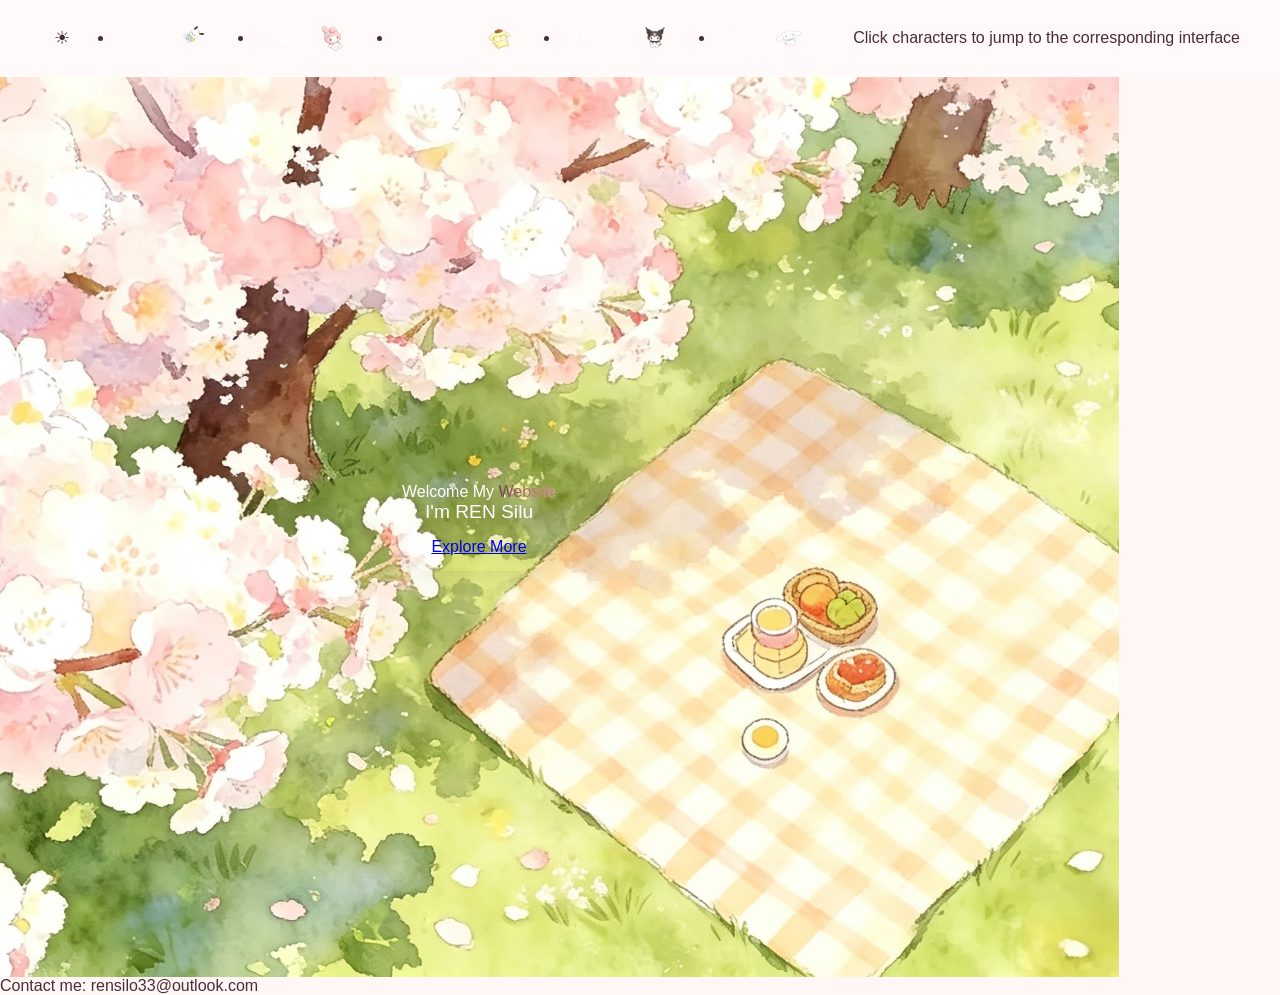
==== commit 72838e9a: "Add files via upload" ====
--- a/personal_website/home/index.html
+++ b/personal_website/home/index.html
@@ -1,166 +1,106 @@
 <!DOCTYPE html>
-<html lang="en">
+<html lang="zh-HK">
 <head>
     <meta charset="UTF-8">
     <meta name="viewport" content="width=device-width, initial-scale=1.0">
+    <title>Silu  | Personal Website</title>
+    <link rel="stylesheet" href="../common.css?v=gradient-titles-1">
+    <link rel="stylesheet" href="./home.css?v=welcome-effects-scale-22">
+</head>
+<body>
+    <div class="night-world"></div>
+    <div class="night-stars"></div>
+    <div class="night-moon"></div>
 
-    <title>Silu | Personal Website</title>
+    <nav id="navbar">
+        <div class="nav-container">
+            <ul class="nav-links">
+                <!-- Day / Night -->
+                <li class="theme-switch-item">
+                    <button class="day-night-toggle" id="dayNightToggle" aria-label="Toggle day and night">
+                        <span class="sun-icon">☀</span>
+                        <span class="moon-icon">☾</span>
+                    </button>
+                </li>
+                <li>
+                    <a href="../home/index.html" class="glass-nav-item">
+                        Home
+                        <img class="nav-char-icon" src="../images/char-home.png" alt="pochacco">
+                    </a>
+                </li>
+                <li>
+                    <a href="../about/about.html" class="glass-nav-item">
+                        About
+                        <img class="nav-char-icon" src="../images/char-about.png" alt="melody">
+                    </a>
+                </li>
+                <li>
+                    <a href="../internship/internship.html" class="glass-nav-item">
+                        Internship
+                        <img class="nav-char-icon" src="../images/char-internship.png" alt="pompompurin">
+                    </a>
+                </li>
+                <li>
+                    <a href="../projects/projects.html" class="glass-nav-item">
+                        Projects
+                        <img class="nav-char-icon" src="../images/char-projects.png" alt="cinnamoroll">
+                    </a>
+                </li>
+                <li>
+                    <a href="../skills/skills.html" class="glass-nav-item">
+                        Skills
+                        <img class="nav-char-icon" src="../images/char-skills.png" alt="kuromi">
+                    </a>
+                </li>
+            </ul>
+            <div class="menu-btn" id="menuBtn">☰</div>
+            <p class="welcome-hint">Click characters to jump to the corresponding interface</p>
+        </div>
+    </nav>
 
-    <link rel="stylesheet" href="home.css">
-</head>
+    <section id="home" class="hero">
+        <div class="hero-overlay"></div>
+        <div class="petals-container"></div>
+         <div class="cursor-glow"></div>
+        <div class="floating-ribbons" aria-hidden="true"></div>
+        <div class="floating-bubbles" aria-hidden="true"></div>
+        <div class="sparkles" aria-hidden="true"></div>
 
-<body>
-
-    <!-- =========================
-         NAVIGATION
-    ========================== -->
-    <nav class="navbar">
-
-        <div class="nav-container">
-
-            <a href="./index.html" class="logo">
-                Silu
+        <!-- Floating character PNG layer with hover lift effect -->
+        <div class="character-float-wrap">
+            <a href="../about/about.html" class="char-float" data-name="about">
+                <img src="../images/char-about-rug.png" alt="about">
             </a>
-
-            <div class="menu-btn"
-                 id="menuBtn"
-                 role="button"
-                 aria-label="Open navigation menu"
-                 tabindex="0">
-                ☰
-            </div>
-
-            <div class="nav-links">
-
-                <a href="./index.html" class="active">
-                    Home
-                </a>
-
-                <a href="../about/about.html">
-                    About
-                </a>
-
-                <a href="../internship/internship.html">
-                    Internship
-                </a>
-
-                <a href="../projects/projects.html">
-                    Projects
-                </a>
-
-                <a href="../skills/skills.html">
-                    Skills
-                </a>
-
-                <button id="themeToggle" class="theme-toggle">
-                    ☀
-                </button>
-
-            </div>
-
+            <a href="../internship/internship.html" class="char-float" data-name="internship">
+                <img src="../images/char-internship-rug.png" alt="internship">
+            </a>
+            <a href="../projects/projects.html" class="char-float" data-name="projects">
+                <img src="../images/char-projects-rug.png" alt="projects">
+            </a>
+            <a href="../skills/skills.html" class="char-float" data-name="skills">
+                <img src="../images/char-skills-rug.png" alt="skills">
+            </a>
+            <a href="./index.html" class="char-float" data-name="home">
+                <img src="../images/char-home-rug.png" alt="home">
+            </a>
         </div>
 
-    </nav>
+        <div class="hero-content">
+            <div class="animate-item item-1 title-main"><span class="title-heading">Welcome My</span> <span class="title-gradient-accent">Website</span></div>
+            <div class="animate-item item-2 divider-line"></div>
+            <div class="animate-item item-3">
+                <p class="intro-text">I'm <span class="highlight">REN Silu</span></p>
+            </div>
+            <div class="animate-item item-4">
+                <a href="../about/about.html" class="btn-explore">Explore More</a>
+            </div>
+        </div>
+    </section>
 
+    <footer>
+        <p>Contact me: rensilo33@outlook.com</p>
+    </footer>
 
-    <!-- =========================
-         HOME HERO
-    ========================== -->
-
-    <main class="hero" id="homeHero">
-
-        <div class="hero-overlay"></div>
-
-        <!-- Decorative layers -->
-        <div class="decorations">
-            <div class="stars"></div>
-            <div class="petals"></div>
-            <div class="sparkles"></div>
-        </div>
-
-
-        <!-- =========================
-             CHARACTER LINKS
-        ========================== -->
-
-        <div class="character-float-wrap">
-
-            <!-- ABOUT -->
-            <a href="../about/about.html"
-               class="character-link character-about">
-
-                <img src="../images/about.png"
-                     alt="About">
-
-            </a>
-
-
-            <!-- INTERNSHIP -->
-            <a href="../internship/internship.html"
-               class="character-link character-internship">
-
-                <img src="../images/internship.png"
-                     alt="Internship">
-
-            </a>
-
-
-            <!-- PROJECTS -->
-            <a href="../projects/projects.html"
-               class="character-link character-projects">
-
-                <img src="../images/projects.png"
-                     alt="Projects">
-
-            </a>
-
-
-            <!-- SKILLS -->
-            <a href="../skills/skills.html"
-               class="character-link character-skills">
-
-                <img src="../images/skills.png"
-                     alt="Skills">
-
-            </a>
-
-
-            <!-- HOME -->
-            <a href="./index.html"
-               class="character-link character-home">
-
-                <img src="../images/home.png"
-                     alt="Home">
-
-            </a>
-
-        </div>
-
-
-        <!-- =========================
-             HERO TEXT
-        ========================== -->
-
-        <div class="hero-content">
-
-            <h1>
-                Welcome to My Portfolio
-            </h1>
-
-            <p>
-                Explore my journey, projects, skills and experiences.
-            </p>
-
-        </div>
-
-    </main>
-
-
-    <!-- =========================
-         JAVASCRIPT
-    ========================== -->
-
-    <script src="home.js"></script>
-
+    <script src="./home.js"></script>
 </body>
-</html>+</html>
--- a/personal_website/common.css
+++ b/personal_website/common.css
@@ -0,0 +1,417 @@
+/* Shared layout polish across the portfolio pages. */
+:root {
+    --ink: #4b2c36;
+    --ink-soft: #704e5b;
+    --rose: #b85c78;
+    --glass: rgba(255, 255, 255, .68);
+    --glass-border: rgba(255, 255, 255, .72);
+    --shadow: 0 18px 48px rgba(92, 48, 64, .12);
+}
+
+*, *::before, *::after { box-sizing: border-box; }
+html { scroll-behavior: smooth; }
+body { min-height: 100vh; overflow-x: hidden; color: var(--ink); }
+img { max-width: 100%; }
+
+#navbar {
+    background: rgba(255, 250, 252, .76);
+    border-bottom: 1px solid rgba(255, 255, 255, .8);
+    box-shadow: 0 6px 24px rgba(92, 48, 64, .06);
+}
+.nav-container {
+    width: min(100% - 40px, 1200px);
+    min-height: 76px;
+    padding: 10px 0;
+    gap: 20px;
+}
+.nav-links { align-items: center; gap: 10px; }
+.glass-nav-item {
+    display: inline-flex;
+    align-items: center;
+    justify-content: center;
+    gap: 7px;
+    min-height: 44px;
+    padding: 6px 15px;
+    white-space: nowrap;
+    font-size: .92rem;
+    transition: transform .2s ease, background .2s ease, box-shadow .2s ease;
+}
+.glass-nav-item:hover { transform: translateY(-2px); box-shadow: 0 8px 20px rgba(184, 92, 119, .13); }
+.nav-char-icon { width: 30px; height: 30px; object-fit: contain; margin: 0; vertical-align: middle; }
+.menu-btn { min-width: 44px; min-height: 44px; align-items: center; justify-content: center; }
+
+.btn-primary, .btn-secondary, .btn-explore {
+    min-height: 48px;
+    display: inline-flex;
+    align-items: center;
+    justify-content: center;
+    gap: 8px;
+    padding: 12px 24px;
+    border-radius: 999px;
+    box-shadow: 0 8px 22px rgba(92, 48, 64, .08);
+    transition: transform .2s ease, box-shadow .2s ease, background .2s ease;
+}
+.btn-primary:hover, .btn-secondary:hover, .btn-explore:hover { transform: translateY(-2px); box-shadow: 0 12px 26px rgba(92, 48, 64, .14); }
+.page-bottom-btn-group { width: min(100%, 1100px); gap: 18px !important; justify-content: space-between; align-items: center; margin: 30px auto 0; }
+.page-title { line-height: 1.12; text-wrap: balance; }
+.title-gradient-accent {
+    color: #c66b89;
+    background: linear-gradient(100deg, #6b384c 0%, #bd627f 48%, #ed91b3 100%);
+    -webkit-background-clip: text;
+    background-clip: text;
+    -webkit-text-fill-color: transparent;
+}
+
+/* Home */
+body:has(.hero) { height: auto; min-height: 100vh; overflow-x: hidden; overflow-y: auto; }
+.hero { min-height: 720px; height: 100svh; }
+.character-float-wrap { max-width: 58vw; max-height: 74vh; }
+footer { pointer-events: none; }
+
+/* About */
+.about-hero { min-height: 100svh; height: auto; padding: 120px 6vw 54px; }
+.about-container { width: min(100%, 1120px); gap: clamp(28px, 5vw, 72px); margin: 0 auto 28px; }
+.profile-img-wrap img { width: clamp(210px, 25vw, 320px); height: clamp(210px, 25vw, 320px); object-fit: cover; }
+.about-container .glass-card { max-width: 720px; background: var(--glass); border-color: var(--glass-border); box-shadow: var(--shadow); }
+.decor { pointer-events: none; }
+
+/* Internship and project pages */
+.internship-hero, .projects-hero { min-height: 100svh; height: auto; }
+.internship-container { max-width: 1120px; margin-top: 18px; }
+.internship-container .page-title, .projects-container .page-title { font-size: clamp(2.35rem, 5vw, 3.6rem); color: #563340; margin: 12px auto 30px; }
+.internship-container .two-col-wrapper, .projects-container .two-col-wrapper { gap: 24px; }
+.internship-container .text-box, .projects-container .glass-card { background: var(--glass); border-color: var(--glass-border); box-shadow: var(--shadow); }
+.internship-container .text-box { min-height: 220px; padding: 22px; }
+.internship-container .image-box { aspect-ratio: 4 / 3; }
+.internship-container .slider-track img { object-fit: contain; background: rgba(255,255,255,.4); }
+.slider-btn { width: 42px; height: 42px; box-shadow: 0 4px 14px rgba(0,0,0,.13); }
+.projects-container { max-width: 1120px; }
+.projects-container .hero-carousel { height: clamp(210px, 30vw, 340px); box-shadow: var(--shadow); }
+.projects-container .glass-card { height: 100%; }
+
+/* Skills */
+.skills-stage { min-height: 100svh; }
+.skills-content { width: min(100%, 1180px); }
+
+@media (max-width: 900px) {
+    .nav-container { width: min(100% - 32px, 1200px); }
+    .nav-links { gap: 6px; }
+    .glass-nav-item { padding: 6px 10px; font-size: .84rem; }
+    .nav-char-icon { width: 25px; height: 25px; }
+    .nav-hint { display: none; }
+    .character-float-wrap { right: 2vw; max-width: 66vw; transform: scale(.85); transform-origin: right bottom; }
+}
+
+@media (max-width: 768px) {
+    html, body { height: auto; overflow-x: hidden; overflow-y: auto; }
+    .nav-container { width: 100%; min-height: 64px; padding: 8px 18px; }
+    .menu-btn { display: flex; }
+    .nav-links {
+        position: absolute; top: 100%; left: 0; right: 0;
+        display: none; flex-direction: column; align-items: stretch; gap: 8px;
+        padding: 14px 18px 18px; background: rgba(255, 250, 252, .96);
+        border-bottom: 1px solid rgba(255,255,255,.85); box-shadow: 0 14px 24px rgba(92,48,64,.1);
+    }
+    .nav-links.active { display: flex; }
+    .glass-nav-item { justify-content: center; width: 100%; min-height: 46px; font-size: .95rem; }
+    .nav-char-icon { width: 26px; height: 26px; }
+    .hero { min-height: 680px; height: 100svh; padding: 0 7vw; align-items: flex-start; justify-content: center; flex-direction: column; }
+    .hero-content { margin-top: -130px; }
+    .character-float-wrap { width: 70vw; height: 56vw; right: 0; bottom: 6vh; transform: scale(.78); }
+    .title-main { font-size: clamp(2rem, 8vw, 3rem); }
+    .intro-text { font-size: clamp(1.25rem, 5vw, 1.8rem); }
+    .about-hero { padding: 96px 20px 42px; }
+    .about-container { flex-direction: column; text-align: center; gap: 22px; }
+    .about-container .glass-card { padding: 26px; }
+    .card-divider { margin-left: auto; margin-right: auto; }
+    .decor { width: 74px; }
+    .decor-left { left: 0; bottom: -40px; }
+    .decor-right { right: 0; bottom: -40px; }
+    .page-bottom-btn-group { justify-content: center; flex-wrap: wrap; }
+    .internship-hero, .projects-hero { padding: 88px 20px 36px; }
+    .internship-container { margin-top: 0; }
+    .internship-container .two-col-wrapper, .projects-container .two-col-wrapper { grid-template-columns: 1fr; }
+    .internship-container .text-box { min-height: 0; }
+    .internship-container .image-box { aspect-ratio: 16 / 10; }
+    .projects-container .hero-carousel { height: 220px; }
+    .internship-hero .page-bottom-btn-group, .projects-hero .page-bottom-btn-group { justify-content: space-between; }
+    .skills-stage { padding: 100px 20px 60px; }
+    .page-bottom-btn-group a { flex: 1 1 210px; text-align: center; }
+}
+
+@media (max-width: 480px) {
+    .character-float-wrap { width: 92vw; height: 72vw; right: -12vw; bottom: 5vh; transform: scale(.72); }
+    .hero-content { margin-top: -180px; }
+    .about-container .glass-card { padding: 22px 18px; }
+    .internship-container .page-title, .projects-container .page-title { font-size: 2.15rem; }
+    .internship-hero .page-bottom-btn-group, .projects-hero .page-bottom-btn-group { flex-direction: column; }
+    .internship-hero .page-bottom-btn-group a, .projects-hero .page-bottom-btn-group a { width: 100%; }
+}
+
+@media (prefers-reduced-motion: reduce) {
+    *, *::before, *::after { scroll-behavior: auto !important; animation-duration: .01ms !important; animation-iteration-count: 1 !important; transition-duration: .01ms !important; }
+}
+
+/* Responsive sticker layer follows the same cover crop as the home background. */
+body:has(.hero .character-float-wrap) { overflow-x: hidden; }
+.hero {
+    width: 100%;
+    min-width: 0;
+    height: 100svh;
+    min-height: 100svh;
+    background-position: center center;
+    background-size: cover;
+    overflow: hidden;
+}
+.hero .character-float-wrap {
+    position: absolute;
+    top: 50%;
+    left: 50%;
+    right: auto;
+    bottom: auto;
+    width: max(100%, calc(100svh * 1.78));
+    height: max(100%, calc(100vw / 1.78));
+    max-width: none;
+    max-height: none;
+    transform: translate(-50%, -50%);
+}
+.hero .character-float-wrap .char-float {
+    width: auto;
+    height: auto;
+    transform: translate(-50%, -50%);
+}
+.hero .character-float-wrap .char-float img {
+    display: block;
+    width: auto;
+    height: clamp(120px, 15vh, 172px);
+    max-width: none;
+    object-fit: contain;
+}
+.hero .character-float-wrap .char-float[data-name="projects"] { left: 66%; top: 48%; }
+.hero .character-float-wrap .char-float[data-name="about"] { left: 79%; top: 51%; }
+.hero .character-float-wrap .char-float[data-name="internship"] { left: 58%; top: 69%; }
+.hero .character-float-wrap .char-float[data-name="skills"] { left: 85%; top: 69%; }
+.hero .character-float-wrap .char-float[data-name="home"] { left: 72%; top: 87%; }
+.hero .character-float-wrap .char-float:hover { transform: translate(-50%, -56%) scale(1.04); }
+
+/* =====================================================
+   DAY / NIGHT BUTTON
+   ===================================================== */
+
+.theme-switch-item {
+    display: flex;
+    align-items: center;
+}
+
+.day-night-toggle {
+    width: 44px;
+    height: 44px;
+
+    padding: 0;
+    margin: 0;
+
+    display: inline-flex;
+    align-items: center;
+    justify-content: center;
+
+    border-radius: 999px;
+
+    border: 1px solid rgba(255,255,255,.25);
+
+    background: rgba(255,255,255,.15);
+
+    backdrop-filter: blur(12px);
+    -webkit-backdrop-filter: blur(12px);
+
+    color: #4b2c36;
+
+    font-size: 18px;
+
+    cursor: pointer;
+
+    transition:
+        transform .25s ease,
+        background .25s ease,
+        box-shadow .25s ease;
+}
+
+.day-night-toggle:hover {
+    transform: scale(1.08);
+
+    background: rgba(255,255,255,.30);
+
+    box-shadow:
+        0 8px 20px rgba(184,92,119,.14);
+}
+
+
+/* Sun / Moon animation */
+
+.sun-icon,
+.moon-icon {
+    position: absolute;
+
+    transition:
+        opacity .35s ease,
+        transform .35s ease;
+}
+
+.sun-icon {
+    opacity: 1;
+    transform: scale(1) rotate(0deg);
+}
+
+.moon-icon {
+    opacity: 0;
+    transform: scale(.5) rotate(-90deg);
+}
+
+
+/* Night */
+
+body.night-mode .sun-icon {
+    opacity: 0;
+    transform: scale(.5) rotate(90deg);
+}
+
+body.night-mode .moon-icon {
+    opacity: 1;
+    transform: scale(1) rotate(0deg);
+}
+
+/* =====================================================
+   NIGHT WORLD
+   ===================================================== */
+
+.night-world {
+    position: fixed;
+    inset: 0;
+
+    z-index: 1;
+
+    pointer-events: none;
+
+    opacity: 0;
+
+    background:
+        radial-gradient(
+            circle at 78% 18%,
+            rgba(255,190,225,.25),
+            transparent 25%
+        ),
+        radial-gradient(
+            circle at 20% 78%,
+            rgba(180,140,255,.18),
+            transparent 30%
+        ),
+        linear-gradient(
+            145deg,
+            #21152e 0%,
+            #321b3e 42%,
+            #4a2449 72%,
+            #24152f 100%
+        );
+
+    transition: opacity 1s ease;
+}
+
+body.night-mode .night-world {
+    opacity: 1;
+}
+
+/* =====================================================
+   NIGHT STARS
+   ===================================================== */
+
+.night-stars {
+    position: fixed;
+    inset: 0;
+
+    z-index: 4;
+
+    pointer-events: none;
+
+    opacity: 0;
+
+    transition: opacity 1s ease;
+}
+
+body.night-mode .night-stars {
+    opacity: 1;
+}
+
+.night-star {
+    position: absolute;
+
+    width: 3px;
+    height: 3px;
+
+    border-radius: 50%;
+
+    background: #fff7fc;
+
+    box-shadow:
+        0 0 5px rgba(255,220,240,.9),
+        0 0 12px rgba(255,170,215,.55);
+
+    animation:
+        nightTwinkle 2.8s ease-in-out infinite;
+}
+
+@keyframes nightTwinkle {
+
+    0%,
+    100% {
+        opacity: .25;
+        transform: scale(.7);
+    }
+
+    50% {
+        opacity: 1;
+        transform: scale(1.35);
+    }
+}
+/* =====================================================
+   NIGHT MOON
+   ===================================================== */
+
+.night-moon {
+    position: fixed;
+
+    top: 105px;
+    right: 9vw;
+
+    width: 105px;
+    height: 105px;
+
+    border-radius: 50%;
+
+    pointer-events: none;
+    z-index: 4;
+    opacity: 0;
+
+    transform: scale(.7);
+
+    background:
+        radial-gradient(
+            circle at 35% 35%,
+            #fffafd 0%,
+            #ffe8f5 45%,
+            #f7b9dc 100%
+        );
+
+    box-shadow:
+        0 0 25px rgba(255,215,240,.55),
+        0 0 70px rgba(255,175,220,.28),
+        0 0 120px rgba(210,150,255,.18);
+
+    transition:
+        opacity 1s ease,
+        transform 1s cubic-bezier(.2,.8,.2,1);
+}
+
+body.night-mode .night-moon {
+    opacity: 1;
+    transform: scale(1);
+}
+
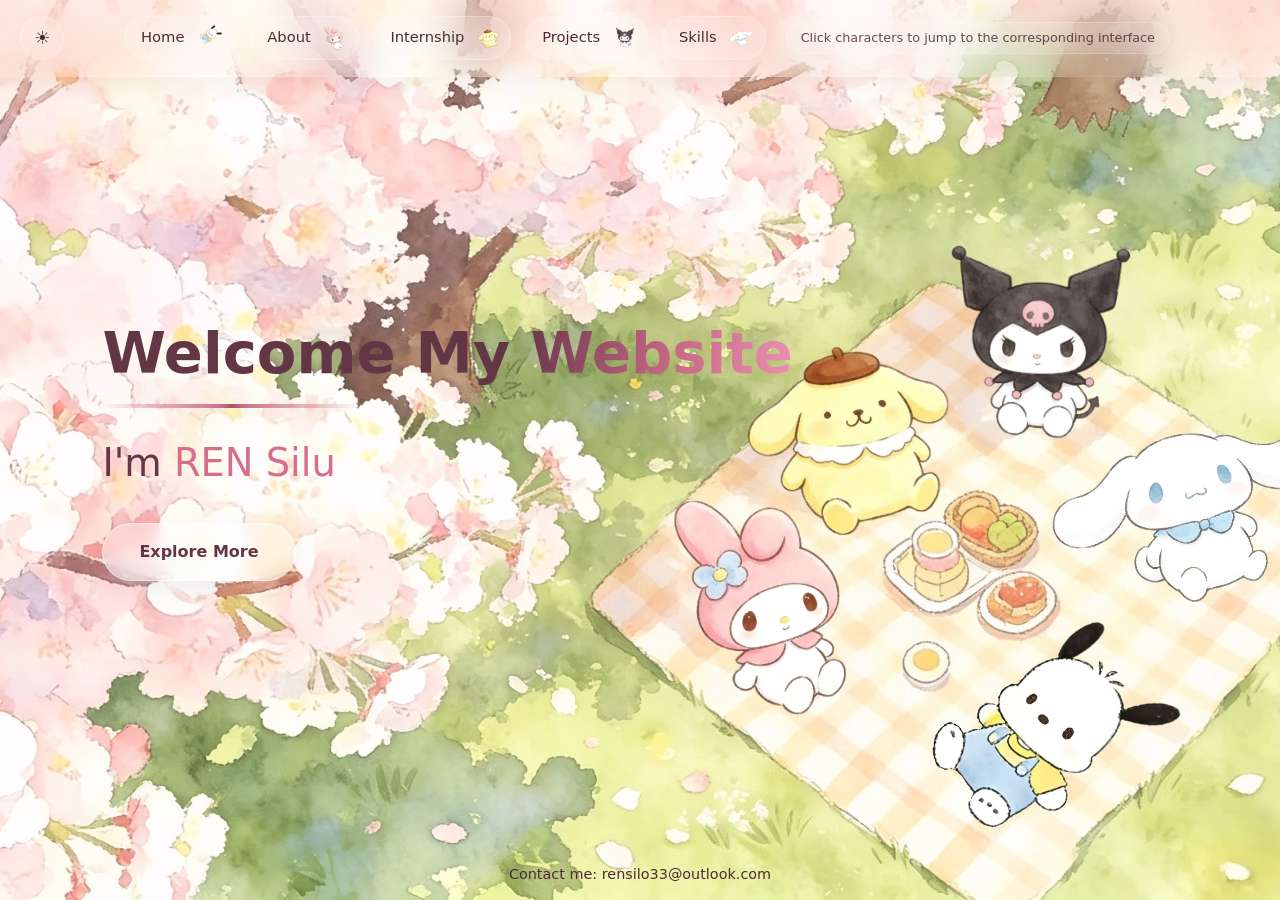
==== commit 8ab16bdb: "Add files via upload" ====
--- a/personal_website/home/index.html
+++ b/personal_website/home/index.html
@@ -3,7 +3,7 @@
 <head>
     <meta charset="UTF-8">
     <meta name="viewport" content="width=device-width, initial-scale=1.0">
-    <title>Silu  | Personal Website</title>
+    <title>Welcome to My Website</title>
     <link rel="stylesheet" href="../common.css?v=gradient-titles-1">
     <link rel="stylesheet" href="./home.css?v=welcome-effects-scale-22">
 </head>
--- a/personal_website/home/home.css
+++ b/personal_website/home/home.css
@@ -1,1277 +1,713 @@
-/* =========================================================
-   HOME PAGE
-   ORIGINAL DESKTOP STYLES
-========================================================= */
-
 * {
     margin: 0;
     padding: 0;
     box-sizing: border-box;
-}
-
-html,
+    font-family: system-ui, -apple-system, BlinkMacSystemFont, "Segoe UI", sans-serif;
+}
+
+html {
+    scroll-behavior: smooth;
+}
+
 body {
+    line-height: 1.6;
+    color: #443333;
+    height:100vh;
+    overflow:hidden;
+}
+
+/* ====================== Navbar｜Glassmorphism capsule style ====================== */
+#navbar {
+    position: fixed;
     width: 100%;
-    height: 100%;
-}
-
-body {
-    font-family: Arial, Helvetica, sans-serif;
-    overflow: hidden;
-    background: #fff7f5;
-}
-
-
-/* =========================================================
-   NAVBAR
-========================================================= */
-
-.navbar {
-    position: fixed;
-    top: 0;
-    left: 0;
+    z-index: 999;
+    background: rgba(255, 255, 255, 0.04);
+    backdrop-filter: blur(22px);
+    -webkit-backdrop-filter: blur(22px);
+    border-bottom: 1px solid rgba(255,255,255,0.08);
+}
+
+.nav-container {
+    max-width: 1100px;
+    margin: 0 auto;
+    padding: 1rem 20px;
+    display: flex;
+    justify-content: space-between;
+    align-items: center;
+}
+
+.logo {
+    font-size: 1.3rem;
+    font-weight: 600;
+    color: #4b2c36;
+}
+
+.nav-links {
+    display: flex;
+    gap:14px;
+    list-style: none;
+}
+
+.glass-nav-item{
+    display: inline-block;
+    padding:7px 16px;
+    border-radius:999px;
+    background:rgba(255,255,255,0.15);
+    backdrop-filter: blur(12px);
+    -webkit-backdrop-filter: blur(12px);
+    border:1px solid rgba(255,255,255,0.25);
+    color:#4b2c36;
+    text-decoration: none;
+    font-weight:500;
+    transition: all 0.25s ease;
+}
+
+.glass-nav-item:hover{
+    transform: scale(1.12);
+    background:rgba(255,255,255,0.3);
+    color:#b85c78;
+}
+
+.menu-btn {
+    display: none;
+    font-size: 1.8rem;
+    cursor: pointer;
+    color: #4b2c36;
+}
+
+/* ===================== Hero Section｜Left aligned text ===================== */
+.hero {
+    height: 100vh;
     width: 100%;
-    height: 72px;
-
+    background: url("../images/home-bg.png") center center / cover no-repeat;
+    position: relative;
     display: flex;
     align-items: center;
-
-    z-index: 1000;
-
-    background: rgba(255, 255, 255, 0.08);
-
+    justify-content: flex-start;
+    padding-left: 8vw;
+}
+
+
+
+.hero-overlay {
+    position: absolute;
+    inset: 0;
+    background-color: rgba(255, 245, 248, 0.22);
+}
+
+.hero-content {
+    position: relative;
+    z-index: 10;
+    text-align: left;
+}
+
+/* Pop bounce animation */
+.animate-item{
+    opacity: 0;
+    transform: translateY(80px) scale(0.92);
+}
+.item-1{
+    animation: popBounce 0.85s cubic-bezier(0.175, 0.885, 0.32, 1.275) forwards;
+}
+.item-2{
+    animation: popBounce 0.85s cubic-bezier(0.175, 0.885, 0.32, 1.275) 0.22s forwards;
+}
+.item-3{
+    animation: popBounce 0.85s cubic-bezier(0.175, 0.885, 0.32, 1.275) 0.44s forwards;
+}
+.item-4{
+    animation: popBounce 0.85s cubic-bezier(0.175, 0.885, 0.32, 1.275) 0.66s forwards;
+}
+
+@keyframes popBounce {
+    to{
+        opacity:1;
+        transform: translateY(0) scale(1);
+    }
+}
+
+.title-main{
+    font-size:3.6rem;
+    line-height:1.2;
+    font-weight:600;
+    color:#633646;
+}
+
+.divider-line{
+    width: 260px;
+    height:4px;
+    margin:16px 0 22px;
+    background: linear-gradient(90deg, transparent, #c9748f 45%,#b04f6b 50%,#c9748f 55%, transparent);
+    font-size:0 !important;
+}
+
+.intro-text{
+    font-size:2.4rem;
+    line-height:1.7;
+    color:#633646;
+}
+.highlight{
+    color:#d46e8c;
+}
+
+.btn-explore{
+    display: inline-block;
+    margin-top:28px;
+    padding:15px 36px;
+    border-radius:999px;
+    background: rgba(255, 255, 255, 0.45);
     backdrop-filter: blur(8px);
     -webkit-backdrop-filter: blur(8px);
-}
-
-.nav-container {
-    width: 100%;
-    max-width: 1400px;
-
-    margin: 0 auto;
-
-    padding: 0 40px;
+    border:1px solid rgba(255,255,255,0.45);
+    color:#633646;
+    text-decoration:none;
+    font-weight:600;
+    transition: all 0.25s ease;
+}
+
+.btn-explore:hover{
+    transform: scale(1.08);
+    background:rgba(255,255,255,0.38);
+}
+
+footer{
+    position: fixed;
+    bottom:0;
+    width:100%;
+    text-align:center;
+    padding:14px;
+    color:#4b2c36;
+    font-size:0.9rem;
+}
+
+/* ========= Floating character PNG layer ========= */
+.character-float-wrap {
+    position:absolute;
+    z-index:5;
+}
+
+.char-float {
+    position:absolute;
+    display:block;
+    cursor:pointer;
+    transform-origin:center bottom;
+    background:transparent;
+    transition:transform .3s cubic-bezier(.2,1.3,.4,1), filter .3s ease;
+}
+
+.char-float img {
+    display:block;
+    width:100%;
+    height:auto;
+    background:transparent;
+}
+
+.char-float:hover {
+    filter:drop-shadow(0 18px 26px rgba(176,79,107,.35));
+    z-index:20;
+}
+
+.nav-char-icon {
+    width:auto;
+    height:28px;
+    margin-left:6px;
+    vertical-align:middle;
+    pointer-events:none;
+}
+@media(max-width:768px) {
+    .nav-char-icon { height:14px; }
+}
+
+/* Welcome hint and ambient background motion. */
+.welcome-hint {
+    margin:0;
+    white-space:nowrap;
+    padding:6px 14px;
+    border:1px solid rgba(255,255,255,.25);
+    border-radius:999px;
+    background:rgba(255,255,255,.15);
+    backdrop-filter:blur(12px);
+    -webkit-backdrop-filter:blur(12px);
+    color:#4b2c36;
+    font-size:.8rem;
+    line-height:1.4;
+    opacity:.85;
+}
+@media(max-width:1200px) and (min-width:1101px) {
+    .welcome-hint { font-size:.75rem; padding:5px 10px; }
+}
+/* Wide screens: pin hint to the far right edge of the navbar, away from the Skills link */
+@media(min-width:1401px) {
+    .welcome-hint {
+        position:absolute;
+        right:clamp(24px, 3vw, 56px);
+        top:50%;
+        transform:translateY(-50%);
+    }
+}
+
+.floating-ribbons,
+.floating-bubbles,
+.sparkles {
+    position:fixed;
+    inset:0;
+    pointer-events:none;
+}
+.floating-ribbons { z-index:1; overflow:hidden; }
+.floating-bubbles,
+.sparkles { z-index:2; }
+.floating-ribbons::before,
+.floating-ribbons::after {
+    content:"";
+    position:absolute;
+    width:900px;
+    height:180px;
+    border-radius:120px;
+    filter:blur(35px);
+    background:linear-gradient(90deg, rgba(255,215,230,.08), rgba(255,255,255,.04), rgba(255,215,230,.08));
+}
+.floating-ribbons::before { top:18%; left:-240px; transform:rotate(-10deg); animation:ribbonMove1 18s ease-in-out infinite; }
+.floating-ribbons::after { right:-240px; bottom:15%; transform:rotate(12deg); animation:ribbonMove2 22s ease-in-out infinite; }
+@keyframes ribbonMove1 { 50% { transform:rotate(-6deg) translateX(90px); } }
+@keyframes ribbonMove2 { 50% { transform:rotate(18deg) translateX(-90px); } }
+.floating-bubbles::before,
+.floating-bubbles::after {
+    content:"";
+    position:absolute;
+    border-radius:50%;
+    background:rgba(255,255,255,.2);
+    filter:blur(8px);
+}
+.floating-bubbles::before { width:170px; height:170px; left:8%; bottom:-120px; animation:bubbleRise1 16s linear infinite; }
+.floating-bubbles::after { width:260px; height:260px; right:6%; bottom:-170px; animation:bubbleRise2 24s linear infinite; }
+@keyframes bubbleRise1 { to { transform:translateY(-130vh); } }
+@keyframes bubbleRise2 { to { transform:translateY(-145vh); } }
+.sparkles {
+    background-image:radial-gradient(circle, #fff 1.2px, transparent 1.2px), radial-gradient(circle, #ffd9e7 1px, transparent 1px);
+    background-size:140px 140px, 90px 90px;
+    opacity:.36;
+    animation:twinkle 12s linear infinite;
+}
+@keyframes twinkle { from { background-position:0 0, 40px 60px; } to { background-position:140px 140px, -40px 120px; } }
+
+/* Enlarged character links placed across the rug. */
+/* Sticker layer follows the same cover crop as the hero background,
+   so characters stay glued to the rug at any viewport size. */
+.hero .character-float-wrap {
+    top:50%;
+    left:50%;
+    right:auto;
+    bottom:auto;
+    width:max(100%, calc(100svh * 1.78));
+    height:max(100%, calc(100vw / 1.78));
+    max-width:none;
+    max-height:none;
+    transform:translate(-50%, -50%);
+}
+.hero .character-float-wrap .char-float { width:auto; height:auto; transform:translate(-50%, -50%); transform-origin:center; }
+/* Per-character size and position matched to the rug reference image (1080x605).
+   Height uses max(f*100svh, f*100vw/1.78): the same cover-crop scale the background
+   uses, so characters keep their size/position relative to the rug at any viewport. */
+.hero .character-float-wrap .char-float img { width:auto; max-width:none; object-fit:contain; }
+.hero .character-float-wrap .char-float[data-name="internship"] { left:63%; top:49%; }
+.hero .character-float-wrap .char-float[data-name="internship"] img { height:max(21svh, 11.8vw); }
+.hero .character-float-wrap .char-float[data-name="projects"] { left:75%; top:38%; }
+.hero .character-float-wrap .char-float[data-name="projects"] img { height:max(21.5svh, 12.1vw); }
+.hero .character-float-wrap .char-float[data-name="skills"] { left:84%; top:57.5%; }
+.hero .character-float-wrap .char-float[data-name="skills"] img { height:max(19svh, 10.7vw); }
+.hero .character-float-wrap .char-float[data-name="about"] { left:57.5%; top:67.5%; }
+.hero .character-float-wrap .char-float[data-name="about"] img { height:max(24svh, 13.5vw); }
+.hero .character-float-wrap .char-float[data-name="home"] { left:76%; top:80.5%; }
+.hero .character-float-wrap .char-float[data-name="home"] img { height:max(23svh, 12.9vw); }
+.hero .character-float-wrap .char-float[data-name]:hover { transform:translate(-50%, -56%) scale(1.04); }
+
+@media(max-width:1200px) and (min-width:901px) {
+    .title-main { font-size:clamp(3rem, 5vw, 3.5rem); }
+    .intro-text { font-size:clamp(2rem, 3vw, 2.3rem); }
+}
+@media(max-width:1100px) {
+    .welcome-hint { display:none; }
+}
+@media(max-width:768px) {
+    .nav-links {
+        position:absolute;
+        top:100%;
+        left:0;
+        right:0;
+        display:none;
+        flex-direction:column;
+        gap:12px;
+        padding:18px;
+        background:rgba(255,255,255,.10);
+        backdrop-filter:blur(18px);
+        -webkit-backdrop-filter:blur(18px);
+    }
+    .nav-links.active { display:flex; }
+    .menu-btn { display:flex; }
+    .hero { justify-content:flex-start; align-items:flex-start; padding:clamp(90px, 12vh, 120px) 5vw 0; }
+    .hero-content { width:100%; min-width:0; margin-top:0; }
+    .title-main { font-size:clamp(2.4rem, 7vw, 3rem); line-height:1.2; }
+    .intro-text { font-size:clamp(1.7rem, 5vw, 2rem); }
+    .divider-line { width:200px; }
+}
+@media(max-width:480px) {
+    .hero { padding:clamp(100px, 14vh, 120px) 6vw 0; }
+    .title-main { width:100%; max-width:100%; font-size:clamp(2.15rem, 9vw, 2.7rem); line-height:1.18; white-space:normal; overflow-wrap:anywhere; text-wrap:balance; }
+    .title-main .title-gradient-accent { display:block; }
+    .intro-text { font-size:clamp(1.55rem, 7vw, 1.9rem); }
+    .btn-explore { margin-top:16px; padding:12px 24px; }
+}
+
+/* =====================================================
+   DAY / NIGHT BUTTON
+   Does NOT affect navbar layout
+   ===================================================== */
+
+#navbar .day-night-toggle {
+    position: absolute;
+
+    left: 20px;
+    top: 50%;
+    transform: translateY(-50%);
+
+    width: 44px;
+    height: 44px;
+
+    padding: 0;
+    margin: 0;
 
     display: flex;
     align-items: center;
-    justify-content: space-between;
-}
-
-.logo {
-    text-decoration: none;
-
-    font-size: 30px;
-    font-weight: 700;
-
-    color: #ffffff;
-
-    letter-spacing: 1px;
-
-    z-index: 1001;
-}
-
-.nav-links {
-    display: flex;
-    align-items: center;
-
-    gap: 30px;
-}
-
-.nav-links a {
-    text-decoration: none;
-
-    color: #ffffff;
-
-    font-size: 16px;
-    font-weight: 500;
-
-    transition: 0.3s ease;
-}
-
-.nav-links a:hover {
-    opacity: 0.7;
-}
-
-.nav-links a.active {
-    font-weight: 700;
-}
-
-.menu-btn {
-    display: none;
-
-    font-size: 28px;
-
-    color: #ffffff;
+    justify-content: center;
+
+    border-radius: 999px;
+
+    border: 1px solid rgba(255,255,255,.25);
+
+    background: rgba(255,255,255,.15);
+
+    backdrop-filter: blur(12px);
+    -webkit-backdrop-filter: blur(12px);
+
+    color: #4b2c36;
+
+    font-size: 18px;
+    line-height: 1;
 
     cursor: pointer;
 
-    user-select: none;
-}
-
-.theme-toggle {
-    border: none;
-    background: transparent;
-
-    color: #ffffff;
-
-    font-size: 20px;
-
-    cursor: pointer;
-
-    padding: 5px;
-}
-
-
-/* =========================================================
-   HERO
-========================================================= */
-
-.hero {
-    position: relative;
-
-    width: 100%;
-    height: 100vh;
-
+    z-index: 1000;
+
+    transition:
+        transform .25s ease,
+        background .25s ease,
+        box-shadow .25s ease;
+}
+
+#navbar .day-night-toggle:hover {
+    transform: translateY(-50%) scale(1.08);
+
+    background: rgba(255,255,255,.30);
+
+    box-shadow:
+        0 8px 20px rgba(184,92,119,.14);
+}
+
+#navbar .sun-icon,
+#navbar .moon-icon {
+    position: absolute;
+
+    transition:
+        opacity .35s ease,
+        transform .35s ease;
+}
+
+#navbar .sun-icon {
+    opacity: 1;
+    transform: scale(1) rotate(0deg);
+}
+
+#navbar .moon-icon {
+    opacity: 0;
+    transform: scale(.5) rotate(-90deg);
+}
+
+body.night-mode #navbar .sun-icon {
+    opacity: 0;
+    transform: scale(.5) rotate(90deg);
+}
+
+body.night-mode #navbar .moon-icon {
+    opacity: 1;
+    transform: scale(1) rotate(0deg);
+}
+/* ================= Sakura Petals ================= */
+
+.petals-container {
+    position: absolute;
+    inset: 0;
     overflow: hidden;
-
-    background: #fff7f5;
-}
-
-
-/* =========================================================
-   BACKGROUND
-========================================================= */
-
-.hero::before {
-    content: "";
-
-    position: absolute;
-
-    inset: 0;
-
-    background:
-        url("../images/home-bg.png")
-        center center /
-        cover
-        no-repeat;
-
-    z-index: 0;
-}
-
-
-/* =========================================================
-   OVERLAY
-========================================================= */
-
-.hero-overlay {
-    position: absolute;
-
-    inset: 0;
-
-    z-index: 1;
-
     pointer-events: none;
-}
-
-
-/* =========================================================
-   DECORATIONS
-========================================================= */
-
-.decorations {
-    position: absolute;
-
-    inset: 0;
-
-    z-index: 2;
-
-    pointer-events: none;
-
-    overflow: hidden;
-}
-
-.stars,
-.petals,
-.sparkles {
-    position: absolute;
-
-    inset: 0;
-}
-
-
-/* =========================================================
-   CHARACTER CONTAINER
-========================================================= */
-
-.character-float-wrap {
-    position: absolute;
-
-    left: 0;
-    top: 50%;
-
-    width: 100%;
-    height: 100%;
-
-    transform: translateY(-50%);
-
-    z-index: 5;
-
-    pointer-events: none;
-}
-
-
-/* =========================================================
-   CHARACTER LINKS
-========================================================= */
-
-.character-link {
-    position: absolute;
-
-    display: block;
-
-    pointer-events: auto;
-
-    text-decoration: none;
-
-    transition:
-        transform 0.35s ease,
-        filter 0.35s ease;
-
-    animation:
-        characterFloat 4s ease-in-out infinite;
-}
-
-.character-link img {
-    display: block;
-
-    width: 100%;
-    height: auto;
-
-    object-fit: contain;
-
-    user-select: none;
-
-    -webkit-user-drag: none;
-}
-
-.character-link:hover {
-    transform: scale(1.08);
-
-    filter:
-        drop-shadow(
-            0 12px 20px
-            rgba(0, 0, 0, 0.18)
-        );
-}
-
-
-/* =========================================================
-   CHARACTER POSITIONS
-========================================================= */
-
-.character-internship {
-    left: 63%;
-    top: 49%;
-
-    width: 17%;
-}
-
-.character-projects {
-    left: 75%;
-    top: 38%;
-
-    width: 16%;
-}
-
-.character-skills {
-    left: 84%;
-    top: 57.5%;
-
-    width: 14%;
-}
-
-.character-about {
-    left: 57.5%;
-    top: 67.5%;
-
-    width: 17%;
-}
-
-.character-home {
-    left: 76%;
-    top: 80.5%;
-
-    width: 15%;
-}
-
-
-/* =========================================================
-   HERO CONTENT
-========================================================= */
-
-.hero-content {
-    position: absolute;
-
-    left: 50%;
-    top: 50%;
-
-    transform:
-        translate(-50%, -50%);
-
-    z-index: 10;
-
-    text-align: center;
-
-    color: #ffffff;
-
-    pointer-events: none;
-}
-
-.hero-content h1 {
-    font-size: clamp(
-        32px,
-        4vw,
-        68px
-    );
-
-    font-weight: 700;
-
-    margin-bottom: 18px;
-
-    text-shadow:
-        0 4px 15px
-        rgba(0, 0, 0, 0.25);
-}
-
-.hero-content p {
-    font-size: clamp(
-        15px,
-        1.5vw,
-        22px
-    );
-
-    text-shadow:
-        0 3px 12px
-        rgba(0, 0, 0, 0.2);
-}
-
-
-/* =========================================================
-   CHARACTER FLOAT ANIMATION
-========================================================= */
-
-@keyframes characterFloat {
-
-    0% {
-        margin-top: 0;
-    }
-
-    50% {
-        margin-top: -10px;
-    }
-
-    100% {
-        margin-top: 0;
-    }
-
-}
-
-
-/* =========================================================
-   STARS
-========================================================= */
-
-.star {
-    position: absolute;
-
-    width: 4px;
-    height: 4px;
-
-    border-radius: 50%;
-
-    background: #ffffff;
-
-    opacity: 0.75;
-
-    animation:
-        starTwinkle 2s
-        ease-in-out
-        infinite;
-}
-
-@keyframes starTwinkle {
-
-    0%,
-    100% {
-        opacity: 0.25;
-        transform: scale(0.8);
-    }
-
-    50% {
-        opacity: 1;
-        transform: scale(1.3);
-    }
-
-}
-
-
-/* =========================================================
-   PETALS
-========================================================= */
+    z-index: 3;
+}
 
 .petal {
     position: absolute;
 
-    width: 12px;
-    height: 18px;
+    width: 18px;
+    height: 14px;
+
+    background: linear-gradient(
+        145deg,
+        #fff6fa,
+        #ffd7e7
+    );
 
     border-radius:
-        80% 20% 80% 20%;
-
-    background: rgba(
-        255,
-        255,
-        255,
-        0.75
+        70% 30%
+        70% 30%;
+
+    opacity: .8;
+
+    filter: drop-shadow(
+        0 0 4px rgba(255, 210, 230, .45)
     );
 
     animation:
-        petalFall
-        linear
-        infinite;
-}
-
-@keyframes petalFall {
-
-    0% {
+        fall linear forwards,
+        sway ease-in-out infinite;
+}
+
+@keyframes fall {
+    from {
         transform:
-            translateY(-50px)
+            translateY(-120px)
             rotate(0deg);
-
-        opacity: 0;
-    }
-
-    10% {
-        opacity: 1;
-    }
-
-    90% {
-        opacity: 1;
-    }
-
-    100% {
+    }
+
+    to {
         transform:
-            translateY(110vh)
+            translateY(120vh)
             rotate(360deg);
-
-        opacity: 0;
-    }
-
-}
-
-
-/* =========================================================
-   SPARKLES
-========================================================= */
+    }
+}
+
+@keyframes sway {
+    50% {
+        margin-left: 28px;
+    }
+}
+/* ===== Sparkle Burst ===== */
 
 .sparkle {
     position: absolute;
-
-    width: 5px;
-    height: 5px;
-
+    width: 8px;
+    height: 8px;
     border-radius: 50%;
-
-    background: #ffffff;
-
     pointer-events: none;
-
-    animation:
-        sparkleAnimation
-        0.8s
-        ease-out
-        forwards;
-}
-
-@keyframes sparkleAnimation {
-
-    0% {
+    z-index: 30;
+
+    background: radial-gradient(
+        circle,
+        #fff,
+        #ffd3e5
+    );
+
+    box-shadow:
+        0 0 12px rgba(255, 255, 255, .9),
+        0 0 22px rgba(255, 170, 205, .8);
+
+    animation: sparkleBurst .65s ease-out forwards;
+}
+
+@keyframes sparkleBurst {
+    from {
         opacity: 1;
 
         transform:
-            scale(1)
-            translate(0, 0);
-    }
-
-    100% {
+            translate(0, 0)
+            scale(1);
+    }
+
+    to {
         opacity: 0;
 
         transform:
-            scale(0)
-            translate(
-                var(--tx),
-                var(--ty)
-            );
-    }
-
-}
-
-
+            translate(var(--dx), var(--dy))
+            scale(.15);
+    }
+}
+
+
+/* ===== Cursor Glow ===== */
+
+.cursor-glow {
+    position: fixed;
+    width: 260px;
+    height: 260px;
+
+    border-radius: 50%;
+    pointer-events: none;
+
+    background:
+        radial-gradient(
+            circle,
+            rgba(255, 220, 235, .25),
+            transparent 70%
+        );
+
+    filter: blur(28px);
+
+    z-index: 2;
+
+    transform: translate(-50%, -50%);
+
+    transition:
+        left .08s linear,
+        top .08s linear;
+}
 /* =========================================================
-   DAY / NIGHT
-========================================================= */
-
-body.night-mode {
-    background: #111522;
-}
-
-body.night-mode .navbar {
-    background:
-        rgba(
-            15,
-            20,
-            35,
-            0.2
-        );
-}
-
-body.night-mode .hero::before {
-    filter:
-        brightness(0.65)
-        saturate(0.85);
-}
-
-
-/* =========================================================
-   LARGE DESKTOP
-========================================================= */
-
-@media screen and (min-width: 1400px) {
-
-    .nav-container {
-        padding-left: 60px;
-        padding-right: 60px;
-    }
-
-    .character-internship {
-        width: 18%;
-    }
-
-    .character-projects {
-        width: 17%;
-    }
-
-    .character-skills {
-        width: 15%;
-    }
-
-    .character-about {
-        width: 18%;
-    }
-
-    .character-home {
-        width: 16%;
-    }
-
-}
-
-
-/* =========================================================
-   TABLET
-========================================================= */
-
-@media screen and (min-width: 769px)
-and (max-width: 1100px) {
-
-    .nav-container {
-        padding-left: 25px;
-        padding-right: 25px;
-    }
-
-    .nav-links {
-        gap: 18px;
-    }
-
-}
-
-
-/* =========================================================
-   MOBILE ONLY
-   Everything below this point affects screens
-   768px and smaller.
-========================================================= */
-
-@media screen and (max-width: 768px) {
-
-    html,
-    body {
+   MOBILE HOME CHARACTER FIX
+   ========================================================= */
+
+@media (max-width: 768px) {
+
+    /* Allow the home scene to be viewed horizontally */
+    .hero {
         width: 100%;
-        min-width: 0;
-        height: 100%;
-
-        overflow: hidden;
-    }
-
-
-    /* =====================================================
-       MOBILE NAVBAR
-    ===================================================== */
-
-    .navbar {
-        position: fixed;
-
-        top: 0;
-        left: 0;
-
-        width: 100%;
-        height: 64px;
-
-        background:
-            rgba(
-                255,
-                250,
-                252,
-                0.97
-            );
-
-        backdrop-filter: none;
-        -webkit-backdrop-filter: none;
-
-        box-shadow:
-            0 2px 12px
-            rgba(
-                0,
-                0,
-                0,
-                0.08
-            );
-
-        z-index: 10000;
-    }
-
-    .nav-container {
-        width: 100%;
-
-        padding:
-            0 18px;
-
-        margin: 0;
-
-        display: flex;
-
-        align-items: center;
-        justify-content: space-between;
-    }
-
-    .logo {
-        color: #5f4650;
-
-        font-size: 24px;
-
-        z-index: 10002;
-    }
-
-    .menu-btn {
-        display: block;
-
-        color: #5f4650;
-
-        font-size: 29px;
-
-        line-height: 1;
-
-        z-index: 10002;
-
-        cursor: pointer;
-
-        padding: 6px;
-    }
-
-
-    /* =====================================================
-       MOBILE MENU
-    ===================================================== */
-
-    .nav-links {
-        position: fixed;
-
-        top: 64px;
-        left: 0;
-
-        width: 100%;
-
-        display: none;
-
-        flex-direction: column;
-
-        align-items: stretch;
-
-        gap: 0;
-
-        padding:
-            8px 14px 14px;
-
-        background:
-            rgba(
-                255,
-                250,
-                252,
-                0.99
-            );
-
-        box-shadow:
-            0 8px 18px
-            rgba(
-                0,
-                0,
-                0,
-                0.10
-            );
-
-        z-index: 10001;
-
-        max-height:
-            calc(
-                100svh - 64px
-            );
-
-        overflow-y: auto;
-    }
-
-    .nav-links.active {
-        display: flex;
-    }
-
-    .nav-links a {
-        display: flex;
-
-        align-items: center;
-
-        min-height: 48px;
-
-        padding:
-            10px 14px;
-
-        color: #5f4650;
-
-        font-size: 16px;
-
-        border-bottom:
-            1px solid
-            rgba(
-                95,
-                70,
-                80,
-                0.08
-            );
-
-        text-decoration: none;
-    }
-
-    .nav-links a:last-of-type {
-        border-bottom: none;
-    }
-
-    .nav-links a.active {
-        font-weight: 700;
-    }
-
-    .nav-links a:hover {
-        opacity: 1;
-
-        background:
-            rgba(
-                255,
-                220,
-                230,
-                0.35
-            );
-    }
-
-    .theme-toggle {
-        display: flex;
-
-        align-items: center;
-        justify-content: center;
-
-        align-self: flex-start;
-
-        margin:
-            10px 0 0 8px;
-
-        width: 42px;
-        height: 42px;
-
-        border-radius: 50%;
-
-        color: #5f4650;
-
-        background:
-            rgba(
-                255,
-                225,
-                235,
-                0.5
-            );
-    }
-
-
-    /* =====================================================
-       MOBILE HERO
-       Horizontal scrolling scene
-    ===================================================== */
-
-    .hero {
-        position: relative;
-
-        width: 100%;
-
+        min-width: 100%;
         height: 100svh;
-
-        min-height: 100svh;
-
-        padding: 0;
-        margin: 0;
-
-        display: block;
 
         overflow-x: auto;
         overflow-y: hidden;
 
         -webkit-overflow-scrolling: touch;
-
         overscroll-behavior-x: contain;
 
-        touch-action: pan-x;
-
-        scrollbar-width: none;
-
-        background: #fff7f5;
-    }
-
-    .hero::-webkit-scrollbar {
-        display: none;
-    }
-
-
-    /* =====================================================
-       WIDE MOBILE SCENE
-    ===================================================== */
-
-    .hero::before {
-        content: "";
-
+        position: relative;
+    }
+
+    /*
+       The character layer becomes wider than the phone.
+       Users can swipe left / right to see the complete scene.
+    */
+    .hero .character-float-wrap {
         position: absolute;
 
+        top: 50%;
         left: 0;
-        top: 50%;
-
-        width: 1100px;
-        height: 618px;
-
-        transform:
-            translateY(-50%);
-
-        background:
-            url("../images/home-bg.png")
-            center center /
-            100% 100%
-            no-repeat;
+
+        width: 150vw;
+        height: 100%;
+
+        max-width: none;
+        max-height: none;
+
+        transform: translateY(-50%);
 
         pointer-events: none;
-
-        z-index: 0;
-    }
-
-
-    .hero-overlay {
-        position: absolute;
-
-        left: 0;
-        top: 50%;
-
-        width: 1100px;
-        height: 618px;
-
-        transform:
-            translateY(-50%);
-
-        pointer-events: none;
-
-        z-index: 1;
-    }
-
-
-    /* =====================================================
-       MOBILE DECORATIONS
-    ===================================================== */
-
-    .decorations {
-        position: absolute;
-
-        left: 0;
-        top: 0;
-
-        width: 1100px;
-        height: 100%;
-
-        pointer-events: none;
-
-        z-index: 2;
-    }
-
-
-    /* =====================================================
-       MOBILE CHARACTER AREA
-    ===================================================== */
-
-    .character-float-wrap {
-        position: absolute;
-
-        left: 0;
-        top: 50%;
-
-        width: 1100px;
-        height: 618px;
-
-        transform:
-            translateY(-50%);
-
-        z-index: 5;
-
-        pointer-events: none;
-    }
-
-    .character-link {
+    }
+
+    /*
+       Individual characters remain clickable.
+    */
+    .hero .character-float-wrap .char-float {
         pointer-events: auto;
-
-        animation:
-            characterFloatMobile
-            4s
-            ease-in-out
-            infinite;
-    }
-
-
-    /* =====================================================
-       MOBILE CHARACTER POSITIONS
-       Original relative positions retained
-    ===================================================== */
-
-    .character-internship {
-        left: 63%;
-        top: 49%;
-
-        width: clamp(
-            150px,
-            18vw,
-            205px
-        );
-    }
-
-    .character-projects {
-        left: 75%;
-        top: 38%;
-
-        width: clamp(
-            145px,
-            17vw,
-            195px
-        );
-    }
-
-    .character-skills {
-        left: 84%;
-        top: 57.5%;
-
-        width: clamp(
-            125px,
-            15vw,
-            175px
-        );
-    }
-
-    .character-about {
-        left: 57.5%;
-        top: 67.5%;
-
-        width: clamp(
-            150px,
-            18vw,
-            205px
-        );
-    }
-
-    .character-home {
-        left: 76%;
-        top: 80.5%;
-
-        width: clamp(
-            135px,
-            16vw,
-            185px
-        );
-    }
-
-
-    /* =====================================================
-       MOBILE CHARACTER IMAGE
-    ===================================================== */
-
-    .character-link img {
-        width: 100%;
-        height: auto;
-
-        display: block;
-
-        object-fit: contain;
-    }
-
-    .character-link:hover {
-        transform: none;
-
-        filter: none;
-    }
-
-    .character-link:active {
-        transform: scale(0.97);
-    }
-
-
-    /* =====================================================
-       MOBILE FLOAT ANIMATION
-    ===================================================== */
-
-    @keyframes characterFloatMobile {
-
-        0% {
-            margin-top: 0;
-        }
-
-        50% {
-            margin-top: -7px;
-        }
-
-        100% {
-            margin-top: 0;
-        }
-
-    }
-
-
-    /* =====================================================
-       MOBILE HERO TEXT
-       Text remains fixed in viewport
-    ===================================================== */
-
-    .hero-content {
-        position: sticky;
-
-        left: 0;
-
-        width: 100vw;
-
-        max-width: 100vw;
-
-        min-height: 100svh;
-
-        padding:
-            86px 20px 30px;
-
-        display: flex;
-
-        flex-direction: column;
-
-        align-items: center;
-        justify-content: center;
-
-        text-align: center;
-
-        transform: none;
-
-        z-index: 10;
-
-        pointer-events: none;
-    }
-
-    .hero-content h1 {
-        max-width: 90vw;
-
-        font-size:
-            clamp(
-                25px,
-                7vw,
-                38px
-            );
-
-        line-height: 1.15;
-
-        margin-bottom: 12px;
-
-        text-shadow:
-            0 3px 12px
-            rgba(
-                0,
-                0,
-                0,
-                0.22
-            );
-    }
-
-    .hero-content p {
-        max-width: 82vw;
-
-        font-size:
-            clamp(
-                13px,
-                3.6vw,
-                18px
-            );
-
-        line-height: 1.5;
-    }
-
-
-    /* =====================================================
-       SMALL MOBILE
-    ===================================================== */
-
-    @media screen and (max-width: 480px) {
-
-        .navbar {
-            height: 60px;
-        }
-
-        .nav-links {
-            top: 60px;
-
-            max-height:
-                calc(
-                    100svh - 60px
-                );
-        }
-
-        .logo {
-            font-size: 22px;
-        }
-
-        .menu-btn {
-            font-size: 27px;
-        }
-
-        .character-float-wrap {
-            height: 560px;
-        }
-
-        .hero::before {
-            height: 560px;
-        }
-
-        .hero-overlay {
-            height: 560px;
-        }
-
-        .character-internship {
-            width: 165px;
-        }
-
-        .character-projects {
-            width: 155px;
-        }
-
-        .character-skills {
-            width: 140px;
-        }
-
-        .character-about {
-            width: 165px;
-        }
-
-        .character-home {
-            width: 150px;
-        }
-
-    }
-
-
-    /* =====================================================
-       VERY SMALL PHONES
-    ===================================================== */
-
-    @media screen and (max-width: 360px) {
-
-        .nav-container {
-            padding-left: 14px;
-            padding-right: 14px;
-        }
-
-        .hero-content {
-            padding-left: 14px;
-            padding-right: 14px;
-        }
-
-        .character-float-wrap {
-            width: 1100px;
-        }
-
-    }
-
-
-    /* =====================================================
-       LANDSCAPE MOBILE
-    ===================================================== */
-
-    @media screen
-    and (max-height: 500px)
-    and (orientation: landscape) {
-
-        .navbar {
-            height: 52px;
-        }
-
-        .nav-links {
-            top: 52px;
-
-            max-height:
-                calc(
-                    100svh - 52px
-                );
-        }
-
-        .hero-content {
-            padding-top: 60px;
-            padding-bottom: 10px;
-        }
-
-        .hero-content h1 {
-            font-size: 24px;
-            margin-bottom: 6px;
-        }
-
-        .hero-content p {
-            font-size: 13px;
-        }
-
-    }
-
-
-    /* =====================================================
-       REDUCED MOTION
-    ===================================================== */
-
-    @media (prefers-reduced-motion: reduce) {
-
-        .character-link,
-        .star,
-        .petal,
-        .sparkle {
-            animation: none !important;
-        }
-
-        .character-link {
-            transition: none;
-        }
-
-    }
-
+    }
+
+    /*
+       Mobile character sizes
+       Keep the whole character inside the scene.
+    */
+
+    .hero .character-float-wrap .char-float[data-name="internship"] {
+        left: 48%;
+        top: 48%;
+    }
+
+    .hero .character-float-wrap .char-float[data-name="internship"] img {
+        height: 20svh;
+        width: auto;
+        max-width: none;
+    }
+
+
+    .hero .character-float-wrap .char-float[data-name="projects"] {
+        left: 62%;
+        top: 37%;
+    }
+
+    .hero .character-float-wrap .char-float[data-name="projects"] img {
+        height: 20svh;
+        width: auto;
+        max-width: none;
+    }
+
+
+    .hero .character-float-wrap .char-float[data-name="skills"] {
+        left: 72%;
+        top: 56%;
+    }
+
+    .hero .character-float-wrap .char-float[data-name="skills"] img {
+        height: 18svh;
+        width: auto;
+        max-width: none;
+    }
+
+
+    .hero .character-float-wrap .char-float[data-name="about"] {
+        left: 43%;
+        top: 66%;
+    }
+
+    .hero .character-float-wrap .char-float[data-name="about"] img {
+        height: 22svh;
+        width: auto;
+        max-width: none;
+    }
+
+
+    .hero .character-float-wrap .char-float[data-name="home"] {
+        left: 67%;
+        top: 80%;
+    }
+
+    .hero .character-float-wrap .char-float[data-name="home"] img {
+        height: 21svh;
+        width: auto;
+        max-width: none;
+    }
+}
+
+
+/* =========================================================
+   VERY SMALL PHONES
+   ========================================================= */
+
+@media (max-width: 480px) {
+
+    .hero .character-float-wrap {
+        width: 165vw;
+    }
+
+    .hero .character-float-wrap .char-float[data-name="internship"] img {
+        height: 18svh;
+    }
+
+    .hero .character-float-wrap .char-float[data-name="projects"] img {
+        height: 18.5svh;
+    }
+
+    .hero .character-float-wrap .char-float[data-name="skills"] img {
+        height: 17svh;
+    }
+
+    .hero .character-float-wrap .char-float[data-name="about"] img {
+        height: 20svh;
+    }
+
+    .hero .character-float-wrap .char-float[data-name="home"] img {
+        height: 19svh;
+    }
 }
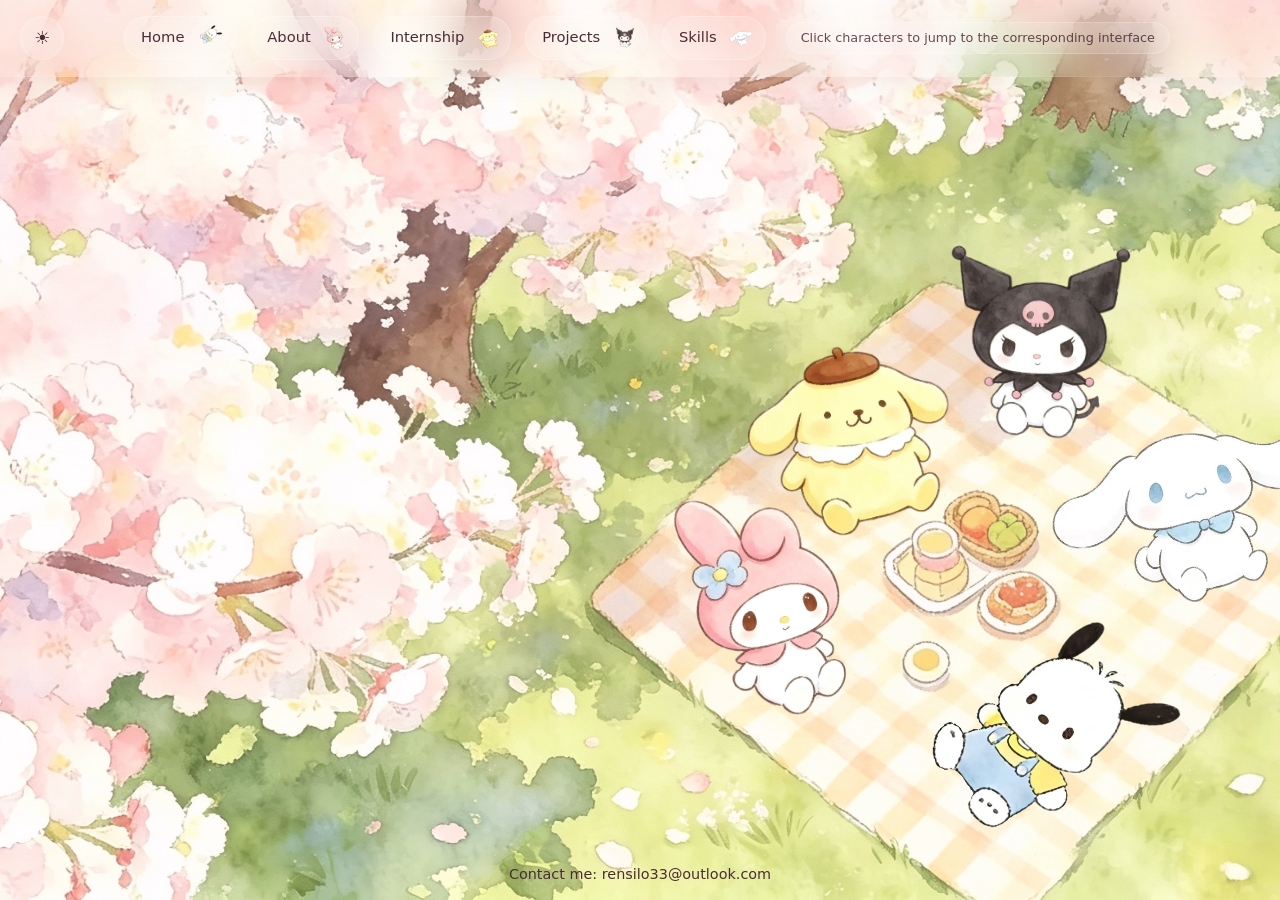
==== commit 0e401155: "Add files via upload" ====
--- a/personal_website/home/index.html
+++ b/personal_website/home/index.html
@@ -3,7 +3,7 @@
 <head>
     <meta charset="UTF-8">
     <meta name="viewport" content="width=device-width, initial-scale=1.0">
-    <title>Welcome to My Website</title>
+    <title>Silu | Welcome to My Website</title>
     <link rel="stylesheet" href="../common.css?v=gradient-titles-1">
     <link rel="stylesheet" href="./home.css?v=welcome-effects-scale-22">
 </head>
--- a/personal_website/home/home.css
+++ b/personal_website/home/home.css
@@ -1,8 +1,25 @@
+/* =========================================================
+   HOME.CSS
+   PC VERSION PRESERVED
+   MOBILE VERSION = TRUE HORIZONTAL CANVAS
+   ========================================================= */
+
+
+/* =========================================================
+   RESET
+   ========================================================= */
+
 * {
     margin: 0;
     padding: 0;
     box-sizing: border-box;
-    font-family: system-ui, -apple-system, BlinkMacSystemFont, "Segoe UI", sans-serif;
+
+    font-family:
+        system-ui,
+        -apple-system,
+        BlinkMacSystemFont,
+        "Segoe UI",
+        sans-serif;
 }
 
 html {
@@ -12,386 +29,1083 @@
 body {
     line-height: 1.6;
     color: #443333;
-    height:100vh;
-    overflow:hidden;
-}
-
-/* ====================== Navbar｜Glassmorphism capsule style ====================== */
+
+    height: 100vh;
+
+    overflow: hidden;
+}
+
+
+/* =========================================================
+   NAVBAR
+   ========================================================= */
+
 #navbar {
     position: fixed;
+
     width: 100%;
+
     z-index: 999;
+
     background: rgba(255, 255, 255, 0.04);
+
     backdrop-filter: blur(22px);
     -webkit-backdrop-filter: blur(22px);
-    border-bottom: 1px solid rgba(255,255,255,0.08);
+
+    border-bottom:
+        1px solid rgba(255, 255, 255, 0.08);
 }
 
 .nav-container {
     max-width: 1100px;
+
     margin: 0 auto;
+
     padding: 1rem 20px;
+
     display: flex;
+
     justify-content: space-between;
+
     align-items: center;
 }
 
 .logo {
     font-size: 1.3rem;
+
     font-weight: 600;
+
     color: #4b2c36;
 }
 
 .nav-links {
     display: flex;
-    gap:14px;
+
+    gap: 14px;
+
     list-style: none;
 }
 
-.glass-nav-item{
+.glass-nav-item {
     display: inline-block;
-    padding:7px 16px;
-    border-radius:999px;
-    background:rgba(255,255,255,0.15);
+
+    padding: 7px 16px;
+
+    border-radius: 999px;
+
+    background:
+        rgba(255, 255, 255, 0.15);
+
     backdrop-filter: blur(12px);
     -webkit-backdrop-filter: blur(12px);
-    border:1px solid rgba(255,255,255,0.25);
-    color:#4b2c36;
+
+    border:
+        1px solid rgba(255, 255, 255, 0.25);
+
+    color: #4b2c36;
+
     text-decoration: none;
-    font-weight:500;
+
+    font-weight: 500;
+
     transition: all 0.25s ease;
 }
 
-.glass-nav-item:hover{
+.glass-nav-item:hover {
     transform: scale(1.12);
-    background:rgba(255,255,255,0.3);
-    color:#b85c78;
+
+    background:
+        rgba(255, 255, 255, 0.3);
+
+    color: #b85c78;
 }
 
 .menu-btn {
     display: none;
+
     font-size: 1.8rem;
+
     cursor: pointer;
+
     color: #4b2c36;
 }
 
-/* ===================== Hero Section｜Left aligned text ===================== */
+
+/* =========================================================
+   HERO
+   ========================================================= */
+
 .hero {
     height: 100vh;
+
     width: 100%;
-    background: url("../images/home-bg.png") center center / cover no-repeat;
+
+    background:
+        url("../images/home-bg.png")
+        center center /
+        cover
+        no-repeat;
+
     position: relative;
+
     display: flex;
+
     align-items: center;
+
     justify-content: flex-start;
+
     padding-left: 8vw;
 }
-
 
 
 .hero-overlay {
     position: absolute;
+
     inset: 0;
-    background-color: rgba(255, 245, 248, 0.22);
-}
+
+    background-color:
+        rgba(255, 245, 248, 0.22);
+}
+
 
 .hero-content {
     position: relative;
+
     z-index: 10;
+
     text-align: left;
 }
 
-/* Pop bounce animation */
-.animate-item{
+
+/* =========================================================
+   ANIMATION
+   ========================================================= */
+
+.animate-item {
     opacity: 0;
-    transform: translateY(80px) scale(0.92);
-}
-.item-1{
-    animation: popBounce 0.85s cubic-bezier(0.175, 0.885, 0.32, 1.275) forwards;
-}
-.item-2{
-    animation: popBounce 0.85s cubic-bezier(0.175, 0.885, 0.32, 1.275) 0.22s forwards;
-}
-.item-3{
-    animation: popBounce 0.85s cubic-bezier(0.175, 0.885, 0.32, 1.275) 0.44s forwards;
-}
-.item-4{
-    animation: popBounce 0.85s cubic-bezier(0.175, 0.885, 0.32, 1.275) 0.66s forwards;
+
+    transform:
+        translateY(80px)
+        scale(0.92);
+}
+
+.item-1 {
+    animation:
+        popBounce
+        0.85s
+        cubic-bezier(
+            0.175,
+            0.885,
+            0.32,
+            1.275
+        )
+        forwards;
+}
+
+.item-2 {
+    animation:
+        popBounce
+        0.85s
+        cubic-bezier(
+            0.175,
+            0.885,
+            0.32,
+            1.275
+        )
+        0.22s
+        forwards;
+}
+
+.item-3 {
+    animation:
+        popBounce
+        0.85s
+        cubic-bezier(
+            0.175,
+            0.885,
+            0.32,
+            1.275
+        )
+        0.44s
+        forwards;
+}
+
+.item-4 {
+    animation:
+        popBounce
+        0.85s
+        cubic-bezier(
+            0.175,
+            0.885,
+            0.32,
+            1.275
+        )
+        0.66s
+        forwards;
 }
 
 @keyframes popBounce {
-    to{
-        opacity:1;
-        transform: translateY(0) scale(1);
-    }
-}
-
-.title-main{
-    font-size:3.6rem;
-    line-height:1.2;
-    font-weight:600;
-    color:#633646;
-}
-
-.divider-line{
+
+    to {
+        opacity: 1;
+
+        transform:
+            translateY(0)
+            scale(1);
+    }
+}
+
+
+/* =========================================================
+   TITLE
+   ========================================================= */
+
+.title-main {
+    font-size: 3.6rem;
+
+    line-height: 1.2;
+
+    font-weight: 600;
+
+    color: #633646;
+}
+
+.divider-line {
     width: 260px;
-    height:4px;
-    margin:16px 0 22px;
-    background: linear-gradient(90deg, transparent, #c9748f 45%,#b04f6b 50%,#c9748f 55%, transparent);
-    font-size:0 !important;
-}
-
-.intro-text{
-    font-size:2.4rem;
-    line-height:1.7;
-    color:#633646;
-}
-.highlight{
-    color:#d46e8c;
-}
-
-.btn-explore{
+
+    height: 4px;
+
+    margin: 16px 0 22px;
+
+    background:
+        linear-gradient(
+            90deg,
+            transparent,
+            #c9748f 45%,
+            #b04f6b 50%,
+            #c9748f 55%,
+            transparent
+        );
+
+    font-size: 0 !important;
+}
+
+.intro-text {
+    font-size: 2.4rem;
+
+    line-height: 1.7;
+
+    color: #633646;
+}
+
+.highlight {
+    color: #d46e8c;
+}
+
+
+/* =========================================================
+   BUTTON
+   ========================================================= */
+
+.btn-explore {
     display: inline-block;
-    margin-top:28px;
-    padding:15px 36px;
-    border-radius:999px;
-    background: rgba(255, 255, 255, 0.45);
+
+    margin-top: 28px;
+
+    padding: 15px 36px;
+
+    border-radius: 999px;
+
+    background:
+        rgba(255, 255, 255, 0.45);
+
     backdrop-filter: blur(8px);
     -webkit-backdrop-filter: blur(8px);
-    border:1px solid rgba(255,255,255,0.45);
-    color:#633646;
-    text-decoration:none;
-    font-weight:600;
+
+    border:
+        1px solid rgba(255, 255, 255, 0.45);
+
+    color: #633646;
+
+    text-decoration: none;
+
+    font-weight: 600;
+
     transition: all 0.25s ease;
 }
 
-.btn-explore:hover{
+.btn-explore:hover {
     transform: scale(1.08);
-    background:rgba(255,255,255,0.38);
-}
-
-footer{
+
+    background:
+        rgba(255, 255, 255, 0.38);
+}
+
+
+/* =========================================================
+   FOOTER
+   ========================================================= */
+
+footer {
     position: fixed;
-    bottom:0;
-    width:100%;
-    text-align:center;
-    padding:14px;
-    color:#4b2c36;
-    font-size:0.9rem;
-}
-
-/* ========= Floating character PNG layer ========= */
+
+    bottom: 0;
+
+    width: 100%;
+
+    text-align: center;
+
+    padding: 14px;
+
+    color: #4b2c36;
+
+    font-size: 0.9rem;
+
+    z-index: 100;
+}
+
+
+/* =========================================================
+   FLOATING CHARACTER CONTAINER
+   ========================================================= */
+
 .character-float-wrap {
-    position:absolute;
-    z-index:5;
+    position: absolute;
+
+    z-index: 5;
 }
 
 .char-float {
-    position:absolute;
-    display:block;
-    cursor:pointer;
-    transform-origin:center bottom;
-    background:transparent;
-    transition:transform .3s cubic-bezier(.2,1.3,.4,1), filter .3s ease;
+    position: absolute;
+
+    display: block;
+
+    cursor: pointer;
+
+    transform-origin: center bottom;
+
+    background: transparent;
+
+    transition:
+        transform
+        0.3s
+        cubic-bezier(
+            .2,
+            1.3,
+            .4,
+            1
+        ),
+        filter
+        0.3s ease;
 }
 
 .char-float img {
-    display:block;
-    width:100%;
-    height:auto;
-    background:transparent;
+    display: block;
+
+    width: 100%;
+
+    height: auto;
+
+    background: transparent;
 }
 
 .char-float:hover {
-    filter:drop-shadow(0 18px 26px rgba(176,79,107,.35));
-    z-index:20;
+    filter:
+        drop-shadow(
+            0 18px 26px
+            rgba(176, 79, 107, .35)
+        );
+
+    z-index: 20;
 }
 
 .nav-char-icon {
-    width:auto;
-    height:28px;
-    margin-left:6px;
-    vertical-align:middle;
-    pointer-events:none;
-}
-@media(max-width:768px) {
-    .nav-char-icon { height:14px; }
-}
-
-/* Welcome hint and ambient background motion. */
+    width: auto;
+
+    height: 28px;
+
+    margin-left: 6px;
+
+    vertical-align: middle;
+
+    pointer-events: none;
+}
+
+
+/* =========================================================
+   WELCOME HINT
+   ========================================================= */
+
 .welcome-hint {
-    margin:0;
-    white-space:nowrap;
-    padding:6px 14px;
-    border:1px solid rgba(255,255,255,.25);
-    border-radius:999px;
-    background:rgba(255,255,255,.15);
-    backdrop-filter:blur(12px);
-    -webkit-backdrop-filter:blur(12px);
-    color:#4b2c36;
-    font-size:.8rem;
-    line-height:1.4;
-    opacity:.85;
-}
+    margin: 0;
+
+    white-space: nowrap;
+
+    padding: 6px 14px;
+
+    border:
+        1px solid rgba(255, 255, 255, .25);
+
+    border-radius: 999px;
+
+    background:
+        rgba(255, 255, 255, .15);
+
+    backdrop-filter: blur(12px);
+    -webkit-backdrop-filter: blur(12px);
+
+    color: #4b2c36;
+
+    font-size: .8rem;
+
+    line-height: 1.4;
+
+    opacity: .85;
+}
+
 @media(max-width:1200px) and (min-width:1101px) {
-    .welcome-hint { font-size:.75rem; padding:5px 10px; }
-}
-/* Wide screens: pin hint to the far right edge of the navbar, away from the Skills link */
+
+    .welcome-hint {
+        font-size: .75rem;
+
+        padding: 5px 10px;
+    }
+}
+
 @media(min-width:1401px) {
+
     .welcome-hint {
-        position:absolute;
-        right:clamp(24px, 3vw, 56px);
-        top:50%;
-        transform:translateY(-50%);
-    }
-}
+        position: absolute;
+
+        right:
+            clamp(
+                24px,
+                3vw,
+                56px
+            );
+
+        top: 50%;
+
+        transform:
+            translateY(-50%);
+    }
+}
+
+
+/* =========================================================
+   FLOATING EFFECTS
+   ========================================================= */
 
 .floating-ribbons,
 .floating-bubbles,
 .sparkles {
-    position:fixed;
-    inset:0;
-    pointer-events:none;
-}
-.floating-ribbons { z-index:1; overflow:hidden; }
+    position: fixed;
+
+    inset: 0;
+
+    pointer-events: none;
+}
+
+.floating-ribbons {
+    z-index: 1;
+
+    overflow: hidden;
+}
+
 .floating-bubbles,
-.sparkles { z-index:2; }
+.sparkles {
+    z-index: 2;
+}
+
 .floating-ribbons::before,
 .floating-ribbons::after {
-    content:"";
-    position:absolute;
-    width:900px;
-    height:180px;
-    border-radius:120px;
-    filter:blur(35px);
-    background:linear-gradient(90deg, rgba(255,215,230,.08), rgba(255,255,255,.04), rgba(255,215,230,.08));
-}
-.floating-ribbons::before { top:18%; left:-240px; transform:rotate(-10deg); animation:ribbonMove1 18s ease-in-out infinite; }
-.floating-ribbons::after { right:-240px; bottom:15%; transform:rotate(12deg); animation:ribbonMove2 22s ease-in-out infinite; }
-@keyframes ribbonMove1 { 50% { transform:rotate(-6deg) translateX(90px); } }
-@keyframes ribbonMove2 { 50% { transform:rotate(18deg) translateX(-90px); } }
+    content: "";
+
+    position: absolute;
+
+    width: 900px;
+
+    height: 180px;
+
+    border-radius: 120px;
+
+    filter: blur(35px);
+
+    background:
+        linear-gradient(
+            90deg,
+            rgba(255,215,230,.08),
+            rgba(255,255,255,.04),
+            rgba(255,215,230,.08)
+        );
+}
+
+.floating-ribbons::before {
+    top: 18%;
+
+    left: -240px;
+
+    transform: rotate(-10deg);
+
+    animation:
+        ribbonMove1
+        18s
+        ease-in-out
+        infinite;
+}
+
+.floating-ribbons::after {
+    right: -240px;
+
+    bottom: 15%;
+
+    transform: rotate(12deg);
+
+    animation:
+        ribbonMove2
+        22s
+        ease-in-out
+        infinite;
+}
+
+@keyframes ribbonMove1 {
+
+    50% {
+        transform:
+            rotate(-6deg)
+            translateX(90px);
+    }
+}
+
+@keyframes ribbonMove2 {
+
+    50% {
+        transform:
+            rotate(18deg)
+            translateX(-90px);
+    }
+}
+
 .floating-bubbles::before,
 .floating-bubbles::after {
-    content:"";
-    position:absolute;
-    border-radius:50%;
-    background:rgba(255,255,255,.2);
-    filter:blur(8px);
-}
-.floating-bubbles::before { width:170px; height:170px; left:8%; bottom:-120px; animation:bubbleRise1 16s linear infinite; }
-.floating-bubbles::after { width:260px; height:260px; right:6%; bottom:-170px; animation:bubbleRise2 24s linear infinite; }
-@keyframes bubbleRise1 { to { transform:translateY(-130vh); } }
-@keyframes bubbleRise2 { to { transform:translateY(-145vh); } }
+    content: "";
+
+    position: absolute;
+
+    border-radius: 50%;
+
+    background:
+        rgba(255,255,255,.2);
+
+    filter: blur(8px);
+}
+
+.floating-bubbles::before {
+    width: 170px;
+
+    height: 170px;
+
+    left: 8%;
+
+    bottom: -120px;
+
+    animation:
+        bubbleRise1
+        16s
+        linear
+        infinite;
+}
+
+.floating-bubbles::after {
+    width: 260px;
+
+    height: 260px;
+
+    right: 6%;
+
+    bottom: -170px;
+
+    animation:
+        bubbleRise2
+        24s
+        linear
+        infinite;
+}
+
+@keyframes bubbleRise1 {
+
+    to {
+        transform:
+            translateY(-130vh);
+    }
+}
+
+@keyframes bubbleRise2 {
+
+    to {
+        transform:
+            translateY(-145vh);
+    }
+}
+
 .sparkles {
-    background-image:radial-gradient(circle, #fff 1.2px, transparent 1.2px), radial-gradient(circle, #ffd9e7 1px, transparent 1px);
-    background-size:140px 140px, 90px 90px;
-    opacity:.36;
-    animation:twinkle 12s linear infinite;
-}
-@keyframes twinkle { from { background-position:0 0, 40px 60px; } to { background-position:140px 140px, -40px 120px; } }
-
-/* Enlarged character links placed across the rug. */
-/* Sticker layer follows the same cover crop as the hero background,
-   so characters stay glued to the rug at any viewport size. */
+    background-image:
+        radial-gradient(
+            circle,
+            #fff 1.2px,
+            transparent 1.2px
+        ),
+        radial-gradient(
+            circle,
+            #ffd9e7 1px,
+            transparent 1px
+        );
+
+    background-size:
+        140px 140px,
+        90px 90px;
+
+    opacity: .36;
+
+    animation:
+        twinkle
+        12s
+        linear
+        infinite;
+}
+
+@keyframes twinkle {
+
+    from {
+        background-position:
+            0 0,
+            40px 60px;
+    }
+
+    to {
+        background-position:
+            140px 140px,
+            -40px 120px;
+    }
+}
+
+
+/* =========================================================
+   CHARACTER POSITIONING
+   DESKTOP
+   ========================================================= */
+
 .hero .character-float-wrap {
-    top:50%;
-    left:50%;
-    right:auto;
-    bottom:auto;
-    width:max(100%, calc(100svh * 1.78));
-    height:max(100%, calc(100vw / 1.78));
-    max-width:none;
-    max-height:none;
-    transform:translate(-50%, -50%);
-}
-.hero .character-float-wrap .char-float { width:auto; height:auto; transform:translate(-50%, -50%); transform-origin:center; }
-/* Per-character size and position matched to the rug reference image (1080x605).
-   Height uses max(f*100svh, f*100vw/1.78): the same cover-crop scale the background
-   uses, so characters keep their size/position relative to the rug at any viewport. */
-.hero .character-float-wrap .char-float img { width:auto; max-width:none; object-fit:contain; }
-.hero .character-float-wrap .char-float[data-name="internship"] { left:63%; top:49%; }
-.hero .character-float-wrap .char-float[data-name="internship"] img { height:max(21svh, 11.8vw); }
-.hero .character-float-wrap .char-float[data-name="projects"] { left:75%; top:38%; }
-.hero .character-float-wrap .char-float[data-name="projects"] img { height:max(21.5svh, 12.1vw); }
-.hero .character-float-wrap .char-float[data-name="skills"] { left:84%; top:57.5%; }
-.hero .character-float-wrap .char-float[data-name="skills"] img { height:max(19svh, 10.7vw); }
-.hero .character-float-wrap .char-float[data-name="about"] { left:57.5%; top:67.5%; }
-.hero .character-float-wrap .char-float[data-name="about"] img { height:max(24svh, 13.5vw); }
-.hero .character-float-wrap .char-float[data-name="home"] { left:76%; top:80.5%; }
-.hero .character-float-wrap .char-float[data-name="home"] img { height:max(23svh, 12.9vw); }
-.hero .character-float-wrap .char-float[data-name]:hover { transform:translate(-50%, -56%) scale(1.04); }
+
+    top: 50%;
+
+    left: 50%;
+
+    right: auto;
+
+    bottom: auto;
+
+    width:
+        max(
+            100%,
+            calc(100svh * 1.78)
+        );
+
+    height:
+        max(
+            100%,
+            calc(100vw / 1.78)
+        );
+
+    max-width: none;
+
+    max-height: none;
+
+    transform:
+        translate(
+            -50%,
+            -50%
+        );
+}
+
+.hero .character-float-wrap .char-float {
+
+    width: auto;
+
+    height: auto;
+
+    transform:
+        translate(
+            -50%,
+            -50%
+        );
+
+    transform-origin: center;
+}
+
+.hero .character-float-wrap .char-float img {
+
+    width: auto;
+
+    max-width: none;
+
+    object-fit: contain;
+}
+
+.hero .character-float-wrap
+.char-float[data-name="internship"] {
+
+    left: 63%;
+
+    top: 49%;
+}
+
+.hero .character-float-wrap
+.char-float[data-name="internship"] img {
+
+    height:
+        max(
+            21svh,
+            11.8vw
+        );
+}
+
+.hero .character-float-wrap
+.char-float[data-name="projects"] {
+
+    left: 75%;
+
+    top: 38%;
+}
+
+.hero .character-float-wrap
+.char-float[data-name="projects"] img {
+
+    height:
+        max(
+            21.5svh,
+            12.1vw
+        );
+}
+
+.hero .character-float-wrap
+.char-float[data-name="skills"] {
+
+    left: 84%;
+
+    top: 57.5%;
+}
+
+.hero .character-float-wrap
+.char-float[data-name="skills"] img {
+
+    height:
+        max(
+            19svh,
+            10.7vw
+        );
+}
+
+.hero .character-float-wrap
+.char-float[data-name="about"] {
+
+    left: 57.5%;
+
+    top: 67.5%;
+}
+
+.hero .character-float-wrap
+.char-float[data-name="about"] img {
+
+    height:
+        max(
+            24svh,
+            13.5vw
+        );
+}
+
+.hero .character-float-wrap
+.char-float[data-name="home"] {
+
+    left: 76%;
+
+    top: 80.5%;
+}
+
+.hero .character-float-wrap
+.char-float[data-name="home"] img {
+
+    height:
+        max(
+            23svh,
+            12.9vw
+        );
+}
+
+.hero .character-float-wrap
+.char-float[data-name]:hover {
+
+    transform:
+        translate(
+            -50%,
+            -56%
+        )
+        scale(1.04);
+}
+
+
+/* =========================================================
+   TABLET / SMALL DESKTOP
+   ========================================================= */
 
 @media(max-width:1200px) and (min-width:901px) {
-    .title-main { font-size:clamp(3rem, 5vw, 3.5rem); }
-    .intro-text { font-size:clamp(2rem, 3vw, 2.3rem); }
-}
+
+    .title-main {
+        font-size:
+            clamp(
+                3rem,
+                5vw,
+                3.5rem
+            );
+    }
+
+    .intro-text {
+        font-size:
+            clamp(
+                2rem,
+                3vw,
+                2.3rem
+            );
+    }
+}
+
+
+/* =========================================================
+   HIDE WELCOME HINT
+   ========================================================= */
+
 @media(max-width:1100px) {
-    .welcome-hint { display:none; }
-}
+
+    .welcome-hint {
+        display: none;
+    }
+}
+
+
+/* =========================================================
+   MOBILE NAVIGATION
+   ========================================================= */
+
 @media(max-width:768px) {
+
     .nav-links {
-        position:absolute;
-        top:100%;
-        left:0;
-        right:0;
-        display:none;
-        flex-direction:column;
-        gap:12px;
-        padding:18px;
-        background:rgba(255,255,255,.10);
-        backdrop-filter:blur(18px);
-        -webkit-backdrop-filter:blur(18px);
-    }
-    .nav-links.active { display:flex; }
-    .menu-btn { display:flex; }
-    .hero { justify-content:flex-start; align-items:flex-start; padding:clamp(90px, 12vh, 120px) 5vw 0; }
-    .hero-content { width:100%; min-width:0; margin-top:0; }
-    .title-main { font-size:clamp(2.4rem, 7vw, 3rem); line-height:1.2; }
-    .intro-text { font-size:clamp(1.7rem, 5vw, 2rem); }
-    .divider-line { width:200px; }
-}
+
+        position: absolute;
+
+        top: 100%;
+
+        left: 0;
+
+        right: 0;
+
+        display: none;
+
+        flex-direction: column;
+
+        gap: 12px;
+
+        padding: 18px;
+
+        background:
+            rgba(255,255,255,.10);
+
+        backdrop-filter: blur(18px);
+        -webkit-backdrop-filter: blur(18px);
+    }
+
+    .nav-links.active {
+        display: flex;
+    }
+
+    .menu-btn {
+        display: flex;
+    }
+
+    .hero {
+
+        justify-content: flex-start;
+
+        align-items: flex-start;
+
+        padding:
+            clamp(
+                90px,
+                12vh,
+                120px
+            )
+            5vw
+            0;
+    }
+
+    .hero-content {
+
+        width: 100%;
+
+        min-width: 0;
+
+        margin-top: 0;
+    }
+
+    .title-main {
+
+        font-size:
+            clamp(
+                2.4rem,
+                7vw,
+                3rem
+            );
+
+        line-height: 1.2;
+    }
+
+    .intro-text {
+
+        font-size:
+            clamp(
+                1.7rem,
+                5vw,
+                2rem
+            );
+    }
+
+    .divider-line {
+        width: 200px;
+    }
+}
+
+
+/* =========================================================
+   MOBILE SMALL
+   ========================================================= */
+
 @media(max-width:480px) {
-    .hero { padding:clamp(100px, 14vh, 120px) 6vw 0; }
-    .title-main { width:100%; max-width:100%; font-size:clamp(2.15rem, 9vw, 2.7rem); line-height:1.18; white-space:normal; overflow-wrap:anywhere; text-wrap:balance; }
-    .title-main .title-gradient-accent { display:block; }
-    .intro-text { font-size:clamp(1.55rem, 7vw, 1.9rem); }
-    .btn-explore { margin-top:16px; padding:12px 24px; }
-}
-
-/* =====================================================
+
+    .hero {
+
+        padding:
+            clamp(
+                100px,
+                14vh,
+                120px
+            )
+            6vw
+            0;
+    }
+
+    .title-main {
+
+        width: 100%;
+
+        max-width: 100%;
+
+        font-size:
+            clamp(
+                2.15rem,
+                9vw,
+                2.7rem
+            );
+
+        line-height: 1.18;
+
+        white-space: normal;
+
+        overflow-wrap: anywhere;
+
+        text-wrap: balance;
+    }
+
+    .title-main
+    .title-gradient-accent {
+
+        display: block;
+    }
+
+    .intro-text {
+
+        font-size:
+            clamp(
+                1.55rem,
+                7vw,
+                1.9rem
+            );
+    }
+
+    .btn-explore {
+
+        margin-top: 16px;
+
+        padding:
+            12px 24px;
+    }
+}
+
+
+/* =========================================================
    DAY / NIGHT BUTTON
-   Does NOT affect navbar layout
-   ===================================================== */
+   ========================================================= */
 
 #navbar .day-night-toggle {
+
     position: absolute;
 
     left: 20px;
+
     top: 50%;
-    transform: translateY(-50%);
+
+    transform:
+        translateY(-50%);
 
     width: 44px;
+
     height: 44px;
 
     padding: 0;
+
     margin: 0;
 
     display: flex;
+
     align-items: center;
+
     justify-content: center;
 
     border-radius: 999px;
 
-    border: 1px solid rgba(255,255,255,.25);
-
-    background: rgba(255,255,255,.15);
+    border:
+        1px solid rgba(
+            255,
+            255,
+            255,
+            .25
+        );
+
+    background:
+        rgba(
+            255,
+            255,
+            255,
+            .15
+        );
 
     backdrop-filter: blur(12px);
-    -webkit-backdrop-filter: blur(12px);
+
+    -webkit-backdrop-filter:
+        blur(12px);
 
     color: #4b2c36;
 
     font-size: 18px;
+
     line-height: 1;
 
     cursor: pointer;
@@ -405,16 +1119,32 @@
 }
 
 #navbar .day-night-toggle:hover {
-    transform: translateY(-50%) scale(1.08);
-
-    background: rgba(255,255,255,.30);
+
+    transform:
+        translateY(-50%)
+        scale(1.08);
+
+    background:
+        rgba(
+            255,
+            255,
+            255,
+            .30
+        );
 
     box-shadow:
-        0 8px 20px rgba(184,92,119,.14);
+        0 8px 20px
+        rgba(
+            184,
+            92,
+            119,
+            .14
+        );
 }
 
 #navbar .sun-icon,
 #navbar .moon-icon {
+
     position: absolute;
 
     transition:
@@ -423,45 +1153,75 @@
 }
 
 #navbar .sun-icon {
+
     opacity: 1;
-    transform: scale(1) rotate(0deg);
+
+    transform:
+        scale(1)
+        rotate(0deg);
 }
 
 #navbar .moon-icon {
+
     opacity: 0;
-    transform: scale(.5) rotate(-90deg);
-}
-
-body.night-mode #navbar .sun-icon {
+
+    transform:
+        scale(.5)
+        rotate(-90deg);
+}
+
+body.night-mode
+#navbar .sun-icon {
+
     opacity: 0;
-    transform: scale(.5) rotate(90deg);
-}
-
-body.night-mode #navbar .moon-icon {
+
+    transform:
+        scale(.5)
+        rotate(90deg);
+}
+
+body.night-mode
+#navbar .moon-icon {
+
     opacity: 1;
-    transform: scale(1) rotate(0deg);
-}
-/* ================= Sakura Petals ================= */
+
+    transform:
+        scale(1)
+        rotate(0deg);
+}
+
+
+/* =========================================================
+   SAKURA PETALS
+   ========================================================= */
 
 .petals-container {
+
     position: absolute;
+
     inset: 0;
+
     overflow: hidden;
+
     pointer-events: none;
+
     z-index: 3;
 }
 
 .petal {
+
     position: absolute;
 
     width: 18px;
+
     height: 14px;
 
-    background: linear-gradient(
-        145deg,
-        #fff6fa,
-        #ffd7e7
-    );
+    background:
+        linear-gradient(
+            145deg,
+            #fff6fa,
+            #ffd7e7
+        );
 
     border-radius:
         70% 30%
@@ -469,23 +1229,37 @@
 
     opacity: .8;
 
-    filter: drop-shadow(
-        0 0 4px rgba(255, 210, 230, .45)
-    );
+    filter:
+        drop-shadow(
+            0 0 4px
+            rgba(
+                255,
+                210,
+                230,
+                .45
+            )
+        );
 
     animation:
-        fall linear forwards,
-        sway ease-in-out infinite;
+        fall
+        linear
+        forwards,
+        sway
+        ease-in-out
+        infinite;
 }
 
 @keyframes fall {
+
     from {
+
         transform:
             translateY(-120px)
             rotate(0deg);
     }
 
     to {
+
         transform:
             translateY(120vh)
             rotate(360deg);
@@ -493,35 +1267,56 @@
 }
 
 @keyframes sway {
+
     50% {
         margin-left: 28px;
     }
 }
-/* ===== Sparkle Burst ===== */
+
+
+/* =========================================================
+   SPARKLE BURST
+   ========================================================= */
 
 .sparkle {
+
     position: absolute;
+
     width: 8px;
+
     height: 8px;
+
     border-radius: 50%;
+
     pointer-events: none;
+
     z-index: 30;
 
-    background: radial-gradient(
-        circle,
-        #fff,
-        #ffd3e5
-    );
+    background:
+        radial-gradient(
+            circle,
+            #fff,
+            #ffd3e5
+        );
 
     box-shadow:
-        0 0 12px rgba(255, 255, 255, .9),
-        0 0 22px rgba(255, 170, 205, .8);
-
-    animation: sparkleBurst .65s ease-out forwards;
+        0 0 12px
+        rgba(255, 255, 255, .9),
+
+        0 0 22px
+        rgba(255, 170, 205, .8);
+
+    animation:
+        sparkleBurst
+        .65s
+        ease-out
+        forwards;
 }
 
 @keyframes sparkleBurst {
+
     from {
+
         opacity: 1;
 
         transform:
@@ -530,29 +1325,44 @@
     }
 
     to {
+
         opacity: 0;
 
         transform:
-            translate(var(--dx), var(--dy))
+            translate(
+                var(--dx),
+                var(--dy)
+            )
             scale(.15);
     }
 }
 
 
-/* ===== Cursor Glow ===== */
+/* =========================================================
+   CURSOR GLOW
+   ========================================================= */
 
 .cursor-glow {
+
     position: fixed;
+
     width: 260px;
+
     height: 260px;
 
     border-radius: 50%;
+
     pointer-events: none;
 
     background:
         radial-gradient(
             circle,
-            rgba(255, 220, 235, .25),
+            rgba(
+                255,
+                220,
+                235,
+                .25
+            ),
             transparent 70%
         );
 
@@ -560,123 +1370,868 @@
 
     z-index: 2;
 
-    transform: translate(-50%, -50%);
+    transform:
+        translate(-50%, -50%);
 
     transition:
         left .08s linear,
         top .08s linear;
 }
+
+
 /* =========================================================
-   MOBILE HOME CHARACTER FIX
+   =========================================================
+   MOBILE TRUE HORIZONTAL CANVAS
+   =========================================================
+   =========================================================
+
+   MOBILE PRINCIPLE:
+
+   HTML
+       ↓
+   ONLY HORIZONTAL SCROLLER
+
+   BODY
+       ↓
+   FULL CANVAS WIDTH
+
+   HERO
+       ↓
+   SAME FULL CANVAS WIDTH
+
+   BACKGROUND
+       +
+   CHARACTERS
+       +
+   TEXT
+       +
+   EFFECTS
+
+   ALL MOVE TOGETHER.
+
+   IMPORTANT FIXES:
+
+   1. touch-action: pan-x is applied to the actual
+      touch surface, not only body.
+
+   2. No mobile child element becomes another
+      horizontal scrolling container.
+
+   3. Hero explicitly allows horizontal touch gestures.
+
+   4. Character links allow horizontal pan while
+      retaining click/tap behavior.
+
+   5. Images cannot start native browser dragging.
+
+   6. Navbar remains fixed to the phone viewport.
+
+   PC VERSION ABOVE IS NOT MODIFIED.
    ========================================================= */
 
-@media (max-width: 768px) {
-
-    /* Allow the home scene to be viewed horizontally */
+
+@media(max-width:768px) {
+
+
+    /* =====================================================
+       MOBILE ROOT SCROLLER
+       ===================================================== */
+
+    html {
+
+        width: 100%;
+
+        height: 100%;
+
+        /*
+         * HTML IS THE ONLY SCROLLING LAYER.
+         */
+
+        overflow-x: auto;
+
+        overflow-y: hidden;
+
+        /*
+         * THIS IS IMPORTANT.
+         *
+         * The browser is explicitly told that a horizontal
+         * finger gesture is allowed to pan the page.
+         */
+
+        touch-action: pan-x;
+
+        overscroll-behavior-x: none;
+
+        overscroll-behavior-y: none;
+
+        -webkit-overflow-scrolling: touch;
+
+        scrollbar-width: none;
+
+        scroll-behavior: smooth;
+    }
+
+
+    html::-webkit-scrollbar {
+
+        display: none;
+    }
+
+
+    /* =====================================================
+       BODY = COMPLETE CANVAS WIDTH
+       ===================================================== */
+
+    body {
+
+        /*
+         * 1080 / 605 = 1.7851239669
+         *
+         * The canvas therefore keeps the same ratio
+         * as home-bg.png.
+         */
+
+        width:
+            max(
+                100vw,
+                calc(
+                    100svh * 1.7851239669
+                )
+            );
+
+        min-width:
+            max(
+                100vw,
+                calc(
+                    100svh * 1.7851239669
+                )
+            );
+
+        height: 100svh;
+
+        min-height: 100svh;
+
+        /*
+         * BODY MUST NOT BECOME A SECOND SCROLLER.
+         */
+
+        overflow: visible;
+
+        overflow-y: hidden;
+
+        overflow-x: visible;
+
+        /*
+         * HORIZONTAL TOUCH GESTURES ARE ALLOWED
+         * THROUGH THE ENTIRE BODY.
+         */
+
+        touch-action: pan-x;
+
+        overscroll-behavior-x: none;
+
+        overscroll-behavior-y: none;
+
+        -webkit-overflow-scrolling: touch;
+    }
+
+
+    /* =====================================================
+       MOBILE HERO
+       ===================================================== */
+
     .hero {
+
+        position: relative;
+
+        /*
+         * EXACT SAME WIDTH AS BODY.
+         */
+
+        width:
+            max(
+                100vw,
+                calc(
+                    100svh * 1.7851239669
+                )
+            );
+
+        min-width:
+            max(
+                100vw,
+                calc(
+                    100svh * 1.7851239669
+                )
+            );
+
+        height: 100svh;
+
+        min-height: 100svh;
+
+        margin: 0;
+
+        padding: 0;
+
+        display: block;
+
+        flex: none;
+
+        /*
+         * SAME IMAGE SIZE AS CANVAS.
+         */
+
+        background-image:
+            url("../images/home-bg.png");
+
+        background-repeat: no-repeat;
+
+        background-position:
+            left top;
+
+        background-size:
+            100% 100%;
+
+        background-attachment: scroll;
+
+        /*
+         * IMPORTANT:
+         *
+         * The hero itself is NOT a scroll container.
+         */
+
+        overflow: hidden;
+
+        /*
+         * THIS IS THE MAIN TOUCH FIX.
+         *
+         * Swiping anywhere on the hero background
+         * can horizontally scroll the HTML page.
+         */
+
+        touch-action: pan-x;
+    }
+
+
+    /* =====================================================
+       HERO CHILDREN
+       =====================================================
+
+       All these elements explicitly allow the horizontal
+       gesture to reach the root page scroller.
+       ===================================================== */
+
+    .hero *,
+    .hero-content,
+    .hero-overlay,
+    .character-float-wrap,
+    .floating-ribbons,
+    .floating-bubbles,
+    .sparkles,
+    .petals-container {
+
+        touch-action: pan-x;
+    }
+
+
+    /* =====================================================
+       HERO OVERLAY
+       ===================================================== */
+
+    .hero-overlay {
+
+        position: absolute;
+
+        top: 0;
+
+        left: 0;
+
+        right: 0;
+
+        bottom: 0;
+
         width: 100%;
+
+        height: 100%;
+
+        pointer-events: none;
+
+        z-index: 1;
+    }
+
+
+    /* =====================================================
+       DECORATIVE EFFECTS
+       ===================================================== */
+
+    .hero .floating-ribbons,
+    .hero .floating-bubbles,
+    .hero .sparkles,
+    .hero .petals-container {
+
+        position: absolute;
+
+        top: 0;
+
+        left: 0;
+
+        right: auto;
+
+        bottom: auto;
+
+        width: 100%;
+
+        height: 100%;
+
+        inset: 0;
+
+        pointer-events: none;
+    }
+
+
+    .hero .floating-ribbons {
+
+        z-index: 1;
+
+        overflow: hidden;
+    }
+
+    .hero .floating-bubbles {
+
+        z-index: 2;
+    }
+
+    .hero .sparkles {
+
+        z-index: 2;
+    }
+
+    .hero .petals-container {
+
+        z-index: 3;
+    }
+
+
+    /* =====================================================
+       CHARACTER MASTER CANVAS
+       ===================================================== */
+
+    .hero .character-float-wrap {
+
+        position: absolute;
+
+        top: 0;
+
+        left: 0;
+
+        right: auto;
+
+        bottom: auto;
+
+        width: 100%;
+
+        height: 100%;
+
         min-width: 100%;
-        height: 100svh;
-
-        overflow-x: auto;
-        overflow-y: hidden;
-
-        -webkit-overflow-scrolling: touch;
-        overscroll-behavior-x: contain;
-
-        position: relative;
-    }
+
+        min-height: 100%;
+
+        max-width: none;
+
+        max-height: none;
+
+        transform: none;
+
+        z-index: 5;
+
+        /*
+         * IMPORTANT:
+         *
+         * The wrapper itself does not capture touches.
+         */
+
+        pointer-events: none;
+
+        touch-action: pan-x;
+    }
+
+
+    /* =====================================================
+       CHARACTER LINKS
+       ===================================================== */
+
+    .hero
+    .character-float-wrap
+    .char-float {
+
+        position: absolute;
+
+        display: block;
+
+        width: auto;
+
+        height: auto;
+
+        /*
+         * KEEP CHARACTER CLICKABLE.
+         */
+
+        pointer-events: auto;
+
+        /*
+         * ALSO ALLOW HORIZONTAL SWIPE.
+         *
+         * This is important because previously a touch
+         * beginning directly on a character could become
+         * a click instead of a page swipe.
+         */
+
+        touch-action: pan-x;
+
+        transform:
+            translate(
+                -50%,
+                -50%
+            );
+
+        transform-origin: center;
+
+        z-index: 5;
+
+        /*
+         * Prevent text/image selection while dragging.
+         */
+
+        user-select: none;
+
+        -webkit-user-select: none;
+
+        -webkit-touch-callout: none;
+
+        -webkit-tap-highlight-color: transparent;
+    }
+
+
+    /* =====================================================
+       CHARACTER IMAGES
+       ===================================================== */
+
+    .hero
+    .character-float-wrap
+    .char-float img {
+
+        display: block;
+
+        width: auto;
+
+        max-width: none;
+
+        height: auto;
+
+        object-fit: contain;
+
+        background: transparent;
+
+        /*
+         * Prevent native image dragging on mobile.
+         */
+
+        user-select: none;
+
+        -webkit-user-select: none;
+
+        -webkit-user-drag: none;
+
+        user-drag: none;
+
+        pointer-events: none;
+    }
+
+
+    /* =====================================================
+       INTERNSHIP
+       ===================================================== */
+
+    .hero
+    .character-float-wrap
+    .char-float[data-name="internship"] {
+
+        left: 63%;
+
+        top: 49%;
+    }
+
+    .hero
+    .character-float-wrap
+    .char-float[data-name="internship"] img {
+
+        height: 21svh;
+
+        width: auto;
+
+        max-width: none;
+    }
+
+
+    /* =====================================================
+       PROJECTS
+       ===================================================== */
+
+    .hero
+    .character-float-wrap
+    .char-float[data-name="projects"] {
+
+        left: 75%;
+
+        top: 38%;
+    }
+
+    .hero
+    .character-float-wrap
+    .char-float[data-name="projects"] img {
+
+        height: 21.5svh;
+
+        width: auto;
+
+        max-width: none;
+    }
+
+
+    /* =====================================================
+       SKILLS
+       ===================================================== */
+
+    .hero
+    .character-float-wrap
+    .char-float[data-name="skills"] {
+
+        left: 84%;
+
+        top: 57.5%;
+    }
+
+    .hero
+    .character-float-wrap
+    .char-float[data-name="skills"] img {
+
+        height: 19svh;
+
+        width: auto;
+
+        max-width: none;
+    }
+
+
+    /* =====================================================
+       ABOUT
+       ===================================================== */
+
+    .hero
+    .character-float-wrap
+    .char-float[data-name="about"] {
+
+        left: 57.5%;
+
+        top: 67.5%;
+    }
+
+    .hero
+    .character-float-wrap
+    .char-float[data-name="about"] img {
+
+        height: 24svh;
+
+        width: auto;
+
+        max-width: none;
+    }
+
+
+    /* =====================================================
+       HOME
+       ===================================================== */
+
+    .hero
+    .character-float-wrap
+    .char-float[data-name="home"] {
+
+        left: 76%;
+
+        top: 80.5%;
+    }
+
+    .hero
+    .character-float-wrap
+    .char-float[data-name="home"] img {
+
+        height: 23svh;
+
+        width: auto;
+
+        max-width: none;
+    }
+
+
+    /* =====================================================
+       CHARACTER HOVER
+       ===================================================== */
+
+    .hero
+    .character-float-wrap
+    .char-float[data-name]:hover {
+
+        transform:
+            translate(
+                -50%,
+                -56%
+            )
+            scale(1.04);
+    }
+
+
+    /* =====================================================
+       HERO CONTENT
+       ===================================================== */
+
+    .hero-content {
+
+        position: absolute;
+
+        left: 6vw;
+
+        top: 50%;
+
+        width: max-content;
+
+        min-width: 0;
+
+        margin: 0;
+
+        z-index: 10;
+
+        text-align: left;
+
+        /*
+         * TEXT AREA MUST ALSO ALLOW HORIZONTAL PANNING.
+         */
+
+        touch-action: pan-x;
+
+        user-select: none;
+
+        -webkit-user-select: none;
+    }
+
+
+    /* =====================================================
+       MOBILE TITLE
+       ===================================================== */
+
+    .title-main {
+
+        font-size:
+            clamp(
+                2.15rem,
+                8vw,
+                3rem
+            );
+
+        line-height: 1.18;
+
+        white-space: nowrap;
+
+        width: max-content;
+
+        max-width: none;
+
+        touch-action: pan-x;
+    }
+
+
+    .title-main
+    .title-gradient-accent {
+
+        display: inline;
+    }
+
+
+    /* =====================================================
+       MOBILE INTRO
+       ===================================================== */
+
+    .intro-text {
+
+        font-size:
+            clamp(
+                1.55rem,
+                5vw,
+                2rem
+            );
+
+        white-space: nowrap;
+
+        touch-action: pan-x;
+    }
+
+
+    /* =====================================================
+       DIVIDER
+       ===================================================== */
+
+    .divider-line {
+
+        width: 200px;
+
+        margin:
+            16px 0
+            22px;
+    }
+
+
+    /* =====================================================
+       BUTTON
+       ===================================================== */
+
+    .btn-explore {
+
+        margin-top: 20px;
+
+        padding:
+            13px 28px;
+
+        white-space: nowrap;
+
+        /*
+         * Keep button clickable.
+         */
+
+        touch-action: pan-x;
+
+        user-select: none;
+
+        -webkit-user-select: none;
+
+        -webkit-tap-highlight-color: transparent;
+    }
+
+
+    /* =====================================================
+       NAVBAR
+       ===================================================== */
+
+    #navbar {
+
+        position: fixed;
+
+        top: 0;
+
+        left: 0;
+
+        width: 100vw;
+
+        min-width: 100vw;
+
+        z-index: 999;
+
+        /*
+         * Navbar itself is NOT part of the large canvas.
+         */
+
+        touch-action: auto;
+    }
+
 
     /*
-       The character layer becomes wider than the phone.
-       Users can swipe left / right to see the complete scene.
-    */
-    .hero .character-float-wrap {
-        position: absolute;
-
-        top: 50%;
+     * Keep normal interaction inside navigation.
+     */
+
+    #navbar a,
+    #navbar button,
+    #navbar .menu-btn,
+    #navbar .day-night-toggle {
+
+        touch-action: manipulation;
+    }
+
+
+    /* =====================================================
+       MOBILE NAV MENU
+       ===================================================== */
+
+    .nav-links {
+
+        touch-action: manipulation;
+    }
+
+
+    .nav-links a {
+
+        touch-action: manipulation;
+    }
+
+
+    /* =====================================================
+       FOOTER
+       ===================================================== */
+
+    footer {
+
+        position: fixed;
+
         left: 0;
 
-        width: 150vw;
-        height: 100%;
-
-        max-width: none;
-        max-height: none;
-
-        transform: translateY(-50%);
+        bottom: 0;
+
+        width: 100vw;
+
+        min-width: 100vw;
+
+        z-index: 200;
 
         pointer-events: none;
-    }
-
-    /*
-       Individual characters remain clickable.
-    */
-    .hero .character-float-wrap .char-float {
-        pointer-events: auto;
-    }
-
-    /*
-       Mobile character sizes
-       Keep the whole character inside the scene.
-    */
-
-    .hero .character-float-wrap .char-float[data-name="internship"] {
-        left: 48%;
-        top: 48%;
-    }
-
-    .hero .character-float-wrap .char-float[data-name="internship"] img {
-        height: 20svh;
-        width: auto;
-        max-width: none;
-    }
-
-
-    .hero .character-float-wrap .char-float[data-name="projects"] {
-        left: 62%;
-        top: 37%;
-    }
-
-    .hero .character-float-wrap .char-float[data-name="projects"] img {
-        height: 20svh;
-        width: auto;
-        max-width: none;
-    }
-
-
-    .hero .character-float-wrap .char-float[data-name="skills"] {
-        left: 72%;
-        top: 56%;
-    }
-
-    .hero .character-float-wrap .char-float[data-name="skills"] img {
-        height: 18svh;
-        width: auto;
-        max-width: none;
-    }
-
-
-    .hero .character-float-wrap .char-float[data-name="about"] {
-        left: 43%;
-        top: 66%;
-    }
-
-    .hero .character-float-wrap .char-float[data-name="about"] img {
-        height: 22svh;
-        width: auto;
-        max-width: none;
-    }
-
-
-    .hero .character-float-wrap .char-float[data-name="home"] {
-        left: 67%;
-        top: 80%;
-    }
-
-    .hero .character-float-wrap .char-float[data-name="home"] img {
-        height: 21svh;
-        width: auto;
-        max-width: none;
+
+        padding:
+            12px 10px;
+
+        font-size: .85rem;
+
+        touch-action: none;
+    }
+
+
+    /* =====================================================
+       CURSOR GLOW
+       ===================================================== */
+
+    .cursor-glow {
+
+        display: none;
+    }
+
+
+    /* =====================================================
+       NAV ICONS
+       ===================================================== */
+
+    .nav-char-icon {
+
+        height: 14px;
+    }
+
+
+    /* =====================================================
+       DAY / NIGHT BUTTON
+       ===================================================== */
+
+    #navbar .day-night-toggle {
+
+        left: 14px;
+
+        width: 40px;
+
+        height: 40px;
+
+        touch-action: manipulation;
     }
 }
 
@@ -685,29 +2240,123 @@
    VERY SMALL PHONES
    ========================================================= */
 
-@media (max-width: 480px) {
-
-    .hero .character-float-wrap {
-        width: 165vw;
-    }
-
-    .hero .character-float-wrap .char-float[data-name="internship"] img {
-        height: 18svh;
-    }
-
-    .hero .character-float-wrap .char-float[data-name="projects"] img {
-        height: 18.5svh;
-    }
-
-    .hero .character-float-wrap .char-float[data-name="skills"] img {
-        height: 17svh;
-    }
-
-    .hero .character-float-wrap .char-float[data-name="about"] img {
-        height: 20svh;
-    }
-
-    .hero .character-float-wrap .char-float[data-name="home"] img {
-        height: 19svh;
+@media(max-width:480px) {
+
+    .hero-content {
+
+        left: 6vw;
+
+        top: 46%;
+    }
+
+    .title-main {
+
+        font-size:
+            clamp(
+                2.15rem,
+                8.5vw,
+                2.7rem
+            );
+
+        line-height: 1.18;
+
+        white-space: nowrap;
+
+        width: max-content;
+
+        max-width: none;
+    }
+
+    .title-main
+    .title-gradient-accent {
+
+        display: inline;
+    }
+
+    .intro-text {
+
+        font-size:
+            clamp(
+                1.5rem,
+                6vw,
+                1.9rem
+            );
+
+        white-space: nowrap;
+    }
+
+    .btn-explore {
+
+        margin-top: 16px;
+
+        padding:
+            12px 24px;
+    }
+}
+
+
+/* =========================================================
+   MOBILE SCROLLBAR
+   ========================================================= */
+
+@media(max-width:768px) {
+
+    html::-webkit-scrollbar,
+    body::-webkit-scrollbar {
+
+        display: none;
+    }
+
+    html,
+    body {
+
+        scrollbar-width: none;
+    }
+}
+
+
+/* =========================================================
+   FINAL MOBILE TOUCH SAFETY
+   =========================================================
+
+   This block is intentionally placed LAST so it wins
+   against any earlier mobile rules.
+
+   The entire Home canvas is a horizontal touch surface.
+   ========================================================= */
+
+@media(max-width:768px) {
+
+    html,
+    body,
+    .hero {
+
+        touch-action: pan-x;
+    }
+
+
+    .hero-content,
+    .hero-overlay,
+    .character-float-wrap,
+    .floating-ribbons,
+    .floating-bubbles,
+    .sparkles,
+    .petals-container {
+
+        touch-action: pan-x;
+    }
+
+
+    .hero .character-float-wrap .char-float {
+
+        touch-action: pan-x;
+    }
+
+
+    .hero .character-float-wrap .char-float img {
+
+        -webkit-user-drag: none;
+
+        user-drag: none;
     }
 }
